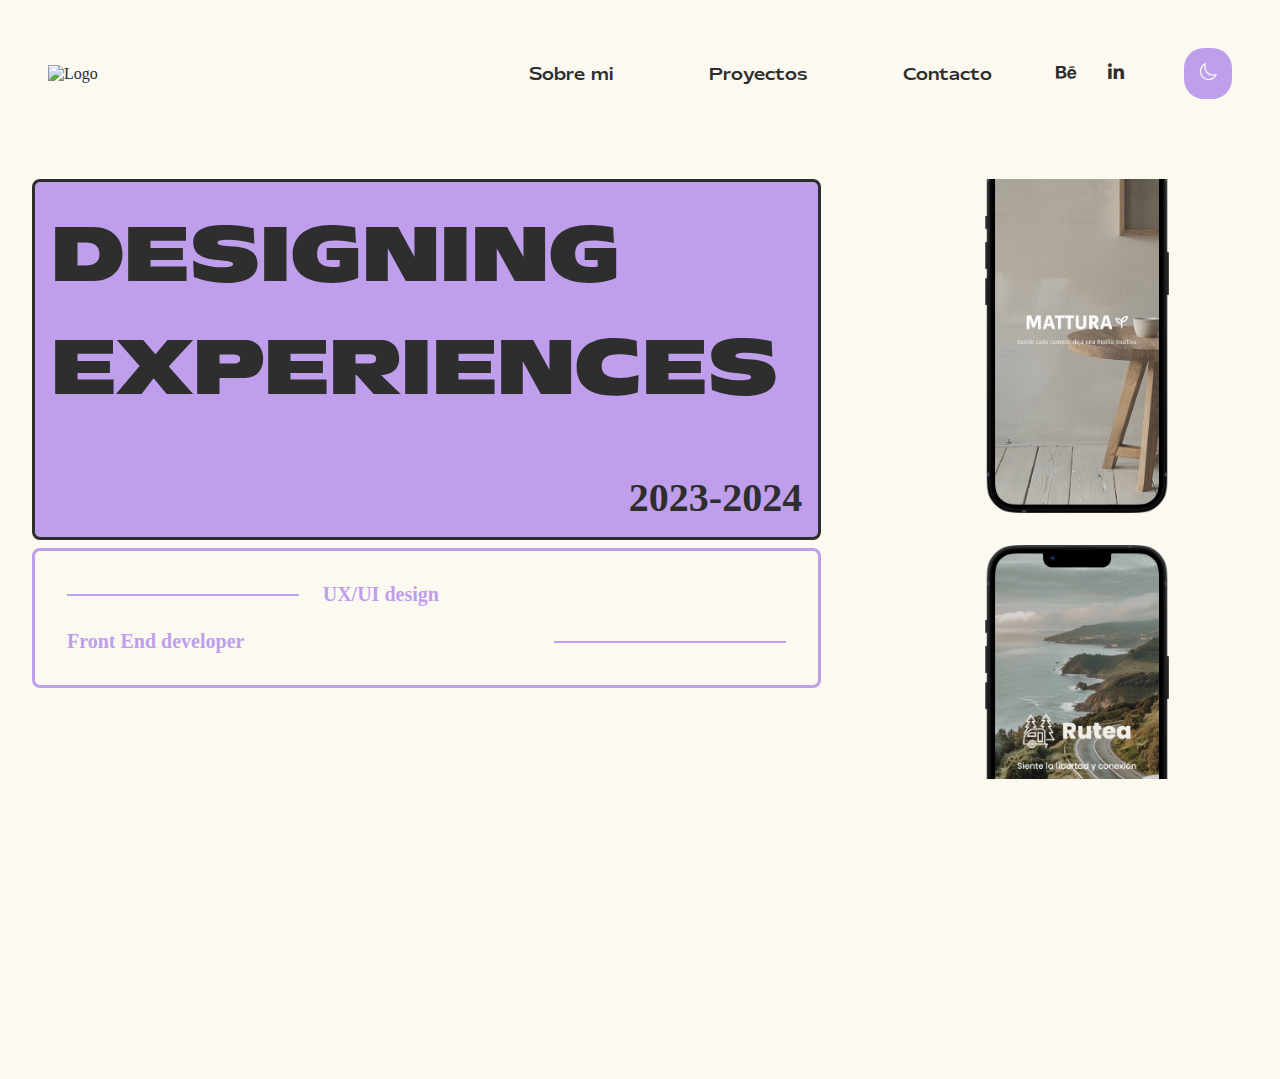
==== index.html @ b82aaef7 "html" ====
<!DOCTYPE html>
<html lang="en">

<head>
    <meta charset="UTF-8">
    <meta name="viewport" content="width=device-width, initial-scale=1.0">
    <meta name="keywords" content="portfolio, web design, ux, ui, ux/ui design">
    <meta name="author" content="Candela Fos Segarra">
    <title>Inicio</title>

    <!-- iconos de google -->
    <link rel="stylesheet"
        href="https://fonts.googleapis.com/css2?family=Material+Symbols+Outlined:opsz,wght,FILL,GRAD@20..48,100..700,0..1,-50..200" />


    <!-- font awesome -->
    <link rel="stylesheet" href="https://cdnjs.cloudflare.com/ajax/libs/font-awesome/6.7.1/css/all.min.css">


    <!-- CSS -->
    <link rel="stylesheet" href="./css/index/index.css">
    <link rel="stylesheet" href="./css/styles.css">


    <!-- JS -->
    <script src="./js/index/index.js" defer></script>
    <script src="./js/botones.js" defer></script>

</head>




<body class="Body">

    <Header class="Header">
        <a href="./index.html"><img src="#" alt="Logo" class="Logo"></a>


        <!-- Menú navegación mobile -->
        <nav class="Header-nav">
            <ul class="Header-ul">

                <li> <button class="Main-modeButton modeButton" id="modeButton">
                        <svg xmlns="http://www.w3.org/2000/svg" fill="none" viewBox="0 0 24 24" stroke-width="1.5"
                            stroke="currentColor" class="size-6">
                            <path stroke-linecap="round" stroke-linejoin="round"
                                d="M21.752 15.002A9.72 9.72 0 0 1 18 15.75c-5.385 0-9.75-4.365-9.75-9.75 0-1.33.266-2.597.748-3.752A9.753 9.753 0 0 0 3 11.25C3 16.635 7.365 21 12.75 21a9.753 9.753 0 0 0 9.002-5.998Z" />
                        </svg>

                    </button></li>
                <li> <a href="#"><button id="btnMenu"><span class=" material-symbols-outlined">
                                menu</a></li>
                </button>
            </ul>
        </nav>



        <!-- Menú navegación dekstop -->
        <nav class="Header-navDekstop">

            <ul class="Header-ulDekstop">
                <li class="Header-liDekstop"><a href="./about.html">Sobre mi</a></li>
                <li class="Header-liDekstop"><a href="./proyectos.html">Proyectos</a></li>
                <li class="Header-liDekstop"><a href="./contacto.html">Contacto</a></li>
            </ul>

            <div class="Header-icons">
                <ul class="Header-ulIcons">
                    <li class="Header-liIcons"><a href="https://www.behance.net/candelasegarra" target="_blank"><i
                                class="fa-brands fa-behance"></i></a></li>

                    <li class="Header-liIcons"><a href="https://www.linkedin.com/in/candela-fos-segarra-4b78b92b7/"
                            target="_blank"><i class="fa-brands fa-linkedin-in"></i></a></li>

                </ul>
                <div class="Main-modeButtonDiv">
                    <button class="Main-modeButton modeButton" id="modeButtonDekstop">
                        <svg xmlns="http://www.w3.org/2000/svg" fill="none" viewBox="0 0 24 24" stroke-width="1.5"
                            stroke="currentColor" class="size-6">
                            <path stroke-linecap="round" stroke-linejoin="round"
                                d="M21.752 15.002A9.72 9.72 0 0 1 18 15.75c-5.385 0-9.75-4.365-9.75-9.75 0-1.33.266-2.597.748-3.752A9.753 9.753 0 0 0 3 11.25C3 16.635 7.365 21 12.75 21a9.753 9.753 0 0 0 9.002-5.998Z" />
                        </svg>

                    </button>
                </div>

            </div>
        </nav>
        </nav>

    </Header>



    <main class="Main">


        <div class="Main-titulos">
            <div class="Main-titulo">
                <h1 class="Main-h1">DESIGNING EXPERIENCES</h1>
                <h2 class="Main-h2">2023-2024</h2>
            </div>


            <div class="Main-diseno">

                <div class="Main-disenoDiv">
                    <div class="Main-linea"></div>
                    <h2 class="Main-h2Diseno">UX/UI design</h2>
                </div>
                <div class="Main-disenoDiv">
                    <h2 class="Main-h2Diseno">Front End developer</h2>
                    <div class="Main-linea"></div>
                </div>

            </div>
        </div>

        <div class="Main-sidebar">
            <div class="Main-slider">

            </div>
        </div>

    </main>





</body>

</html>
---- css/index/index.css ----
*{
    margin: 0px;
    padding: 0px;
    box-sizing: border-box;
}

.Body{
    font-family: poppins, khula;
    display: flex;
    flex-direction: column;
    background-color: var(--primary);
   
}





.Main{

    display: flex;
    gap: 56px;
    width: 100%;
    height: 100vh;
    padding: 1rem;
   
}


.Main-titulo{
    flex-wrap: wrap;
    width: 100%;
}


.Main-h1{
    
    font-family: mattone-black;
    font-size: 32px;
    color: var(--txt);
    width: 100%;
    word-wrap: break-word;

}





.Main-h2{
    font-family: mattone-bold;
    color: var(--txt);
    text-align: end;
    width: 100%;
    word-wrap: break-word;
}


.Main-h2Diseno{
    font-family: mattone-bold;
    font-size: 20px;
    color: var(--secondary);
    width: 100%;
    word-wrap: break-word;
}



.Main-subtitulo{
    background-color: var(--secondary);
    padding: 24px;
}


.Main-titulos{
    display: flex;
    flex-direction: column;
    gap: 34px;
    width: 100%;
    height: 100vh;
 
}




.Main-titulo{
    width: 100%;
    display: flex;
    flex-direction: column;
    background-color: var(--secondary);
    border-radius: 8px;

    border: solid 3px var(--txt);
    padding: 1rem;

}


.Main-diseno{
    width: 100%;
    display: flex;
    flex-direction: column;
    gap: 4px;
    padding: 2rem;
    /* background-color: var(--txt); */
    border-radius: 8px;
    border: solid 3px var(--secondary);

}

.Main-text{
    display: flex;
    justify-content: space-between;
    align-items: center ;
    gap: 8px;
}

.Main-linea{
    height: 2px;
   
    width: 30%;
    background-color: var(--secondary);
}


.Main-button{

    padding: 1em;
    margin: 1em 2em;
    border-radius: 8px;
    border: solid 3px var(--txt);
    background-color: var(--secondary);
    font-family: mattone-regular;
    color: var(--txt);
    transition: transform 0.3s ease-in;
}


.Main-button:active{
    transform: scale(0.9);
}




.Main-slider{
    display: none;
}


.Main-contenedorMobile{
    width: 100%;
    height: 300px;
    overflow: hidden;
    position: relative;
    
}

.Main-sliderMobile{
    display: flex;
    align-items: center;
    gap: 24px;
   
}



.Main-sliderLogos{
    width: 200px;
}




/* ------------------------------------------ */
/*     Media Query versión Tablet/Dekstop     */
/* ------------------------------------------ */



@media screen and (min-width: 650px) {

.Header{}

.Main{
    display: flex;
}


   

.Main-h1{
    font-family: mattone-black;
    font-size: 72px;
  
    
    width: 100%;
    word-wrap: break-word;

   
}

.Main-titulos{
    display: flex;
    flex-direction: column;
    gap: 8px;
    width: 70%;
    height: 100vh;
}


.Main-titulo{
   
    gap: 50px;
    width: 100%;
    
   
}


.Main-h2{
    font-size: 40px;
    margin-right: 32px;
    width: 100%;
    word-wrap: break-word;
}


.Main-diseno{
   
    gap: 24px;
    padding: 2rem;
    width: 100%;
    word-wrap: break-word;
   

}


.Main-disenoDiv{
    width: 100%;
    display: flex;
    justify-content: space-between;
    align-items: center;
    gap: 24px;
}



.Main-linea{
    width: 50%;
}

.Main-contenedor{
    width: 400px;
    height: 600px;
    overflow: hidden;
    position: relative;
}

.Main-sliderMobile{
    display: none;
}

.Main-sidebar{
    width: 400px;
    height: 600px;
    overflow: hidden;
}

.Main-slider{


    display: flex;
    flex-direction: column;
    gap: 16px;
   
    align-items: center;
    width: 400px;
    height: 600px;
    
   
  

    
}



.Main-imagenes{
    width: 200px;
    height: 100%;
    object-fit: cover;
    padding: 0.5rem;
    
}

.Main-button{
    display: none;
}

/* 
@keyframes carrusel{
    0%{
        transform: translateY(0);
    }

    100%{
        transform: translateY(-1000%);
    }
} */



}
---- css/styles.css ----
* {
    box-sizing: border-box;
    padding: 0;
    margin: 0;

}

h1{
    font-family: mattone-bold;
}

.Body{

    font-family: poppins;
    display: flex;
    flex-direction: column;
    gap: 2em;
    background-color: var(--primary);
    scroll-behavior: smooth;
    color: var(--txt);
    margin: 1rem;

}



a {
    text-decoration: none;
    color: inherit;
}



/* ------------------------- */
/*    Variables              */
/* ------------------------- */

:root {


    --primary: #fcf9f1;
    --secondary: #BF9FEC;
    --terciary:#2E2E2E;

    --txt: #2E2E2E;  
    --txt-button: #F6F6F0;
   



}




/* ------------------------- */
/*         Fuentes           */
/* ------------------------- */






@font-face {
    font-family: "aniko-bold";
    src: url(../fonts/mattone-bold.otf);
}


@font-face {
    font-family: "mattone-black";
    src: url(../fonts/mattone-black.otf);
}


@font-face {
    font-family: "mattone-regular";
    src: url(../fonts/mattone-regular.otf);
}





/* ------------------------- */
/*         Header            */
/* ------------------------- */



/* Header version mobile  */


.Header{

    display: flex;
    width: 100%;
   
    align-items: center;
    justify-content: space-between;
    padding: 2em;
    /* background-color: var(--secondary); */
    color: var(--txt);
    background-color: var(--primary);
    position: sticky;
    top: 0;
    z-index: 1;
    

}



.Header-navDekstop{
    display: none;
}




.Logo{
    width: 26px;
}

.Header-ul{
    display: flex;
    gap: 24px;
    align-items: center;
}


.Header-ul li{
    
    list-style: none;
  
}
.Header-li{
    display: flex;
    justify-content: space-between;
}






/* estilos para el botón cambio de modo */

#btnMenu{
    font-size: 2.5rem;
    color: var(--secondary);
    border: none;
    background: none;
    cursor: pointer;
}



.Main-modeButton{
    cursor: pointer;
    transition: transform 0.3s ease;
}

.Main-modeButton:active{
    transform: scale(0.7);
}







.Header-menu{


    position: absolute;
    top: 100px;
    right: -500px;
    box-shadow:0 3px 3px var(--secondary );
    
    transition: right 0.8s ease;

    padding: 2rem;
    width: 300px;
    border: solid 0.5px black;
    border-radius: 20px 0px 0px 20px;
}

.Header-menu.active {
    right: 0px;
}

.Header-close{
    width: 16px;
    border: none;
    background: none;
   
}



.Footer{

    padding: 2em 4em;
    background-color: var(--secondary);
    border-radius: 20px 20px 0px 0px;
  



}

.Footer-nav{
   
}



.Footer-ul{
    display: flex;
    justify-content: space-between;
}

.Footer-ul li{
    list-style: none;
}

.Footer-ul li svg{
    width: 32px;
    color: var(--primary);
}




.Header-menuUl li{

    list-style: none;
    padding-top: 16px;
    padding-bottom:8px ;
   
    border-bottom: solid 0.5px var(--txt);
    color: var(--txt);
}

.Header-menuUl li svg{
    width: 14px;
}

/* Header version dekstop */


@media screen and (min-width: 650px) {

    .Header-nav{
        display: none;
    }


   .Header-navDekstop{
    display: flex;
    align-items: center;
    justify-content: space-between;
    gap: 2rem;
   }




    .Header-ulDekstop{
        display: flex;
        gap: 6rem;
        font-family: mattone-regular;
        color: var(--txt);
    }



    /* Estilos menú de navegación */

    .Header-ulDekstop li{
        list-style: none;
        position: relative;
        transition: transform 0.3s ease-in;
    }





    .Header-ulDekstop li:active{
        transform: scale(0.7);

    }


    .Header-ulDekstop li a{

       text-decoration: none;
       padding-bottom: 6px;
       position: relative;

    }


    /* Pseudo elemento para la linea  */
    .Header-ulDekstop li a::after {

        content: '';
        position: absolute;
        left: 0;
        bottom: 0;
        width: 0;
        height: 2px;
        background-color: var(--secondary);
        transition: width 0.6s ease-in;

    }


    .Header-ulDekstop li a:hover::after{
        width: 100%;
    }





    .Header-icons{
        display: flex;
        align-items: center;
        gap: 28px;
    }


    .Header-ulIcons{
        display: flex;
        align-items: center;
        gap: 32px;
      
        padding: 1rem 2rem;
        border-radius: 20px;
    }

    .Header-ulIcons li{
        list-style:none;
    }

    .Header-liIcons i{
        font-size: 18px;
        color: var(--txt);
        transition: color 0.3s ease, transform 0.3s ease;

    }



    .Header-liIcons i:hover{
       color: blue;
       transform: scale(1.15);

    }




    .Footer{
        display: none;
    }




};














/* ------------------------- */
/*          Modos            */
/* ------------------------- */




/*          Light mode      */
/* ------------------------- */

.u-lightMode{

    --primary: #fcf9f1;
    --secondary: #BF9FEC;
    --terciary:#2E2E2E;

    --txt: #2E2E2E;  
    --txt-button: #F6F6F0;
   


}



/*     Purple/Dark mode      */
/* ------------------------- */


.u-darkMode{

--primary: #352D31;
--secondary: #FEBAD0;
--terciary:#ebb7c7;
--txt: #F1EBDD;
--txt-button: #F1EBDD;


}



/*         Pink mode         */
/* ------------------------- */


.u-pinkMode{
    --primary: #FDA6DC;
    --secondary: #FF4821;
    --terciary:#F4B94B; 
    --txt: #FBE2CA;
    --txt-button: #FBE2CA;
}



/*       Green mode           */
/* ------------------------- */

.u-greenMode{

    --primary: #97A75B;
    --secondary: #FDA6DC;
    --terciary:#f4e72f;
    --txt: #fbee37;
    --txt-button: #F7F7F0;
}





.Main-modeButtonDiv {
    display: flex;
    justify-content: center;
}

.Main-modeButton {
    border: none;
    background-color: var(--secondary);
    padding: 14px;
    border-radius: 20px;

}

.Main-modeButton svg {
    color: var(--primary);
    width: 20px;
   

}
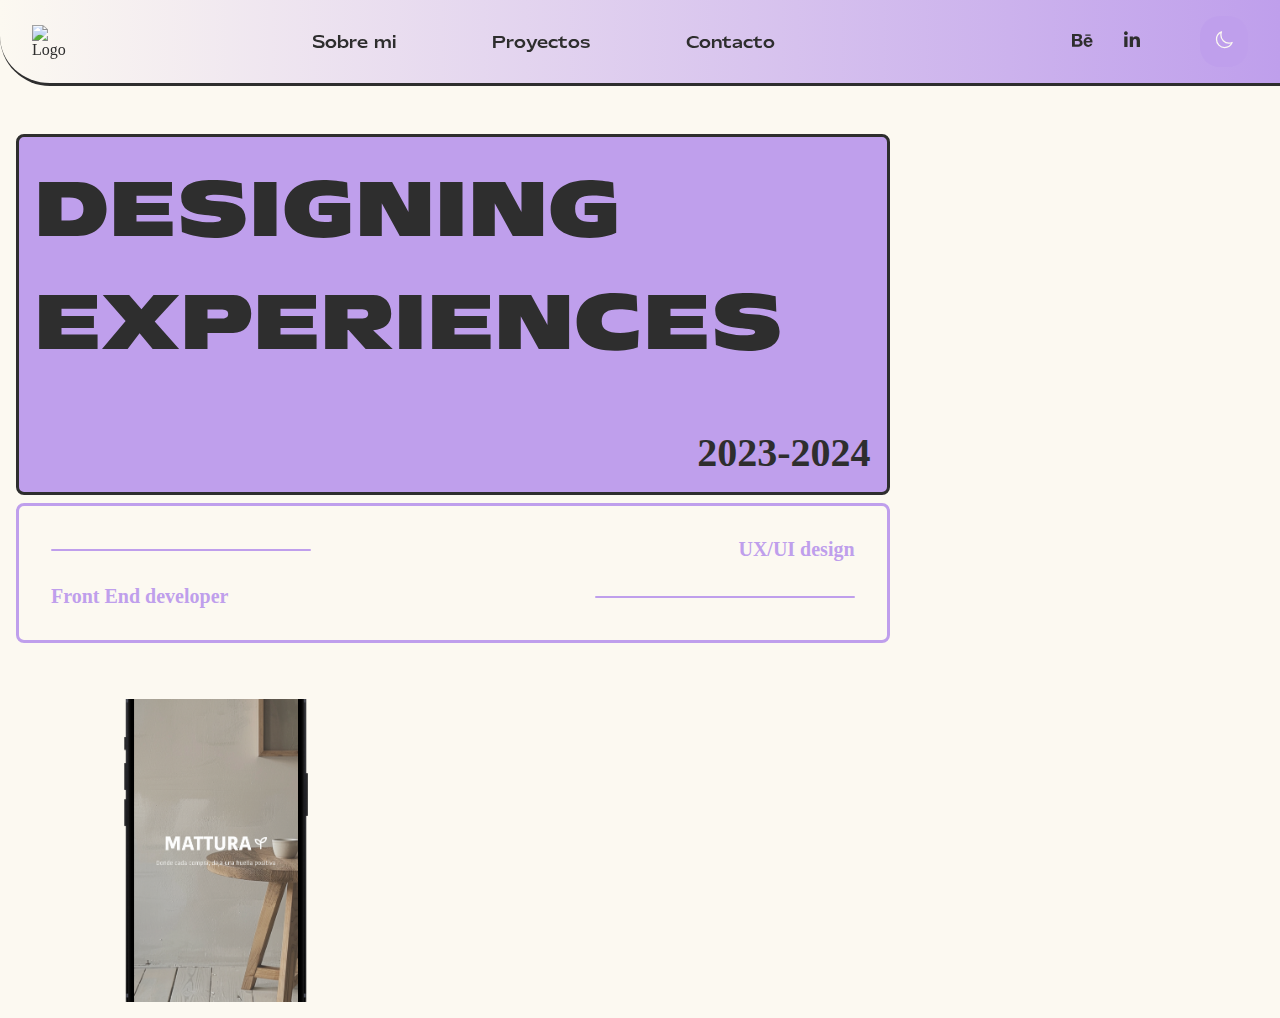
==== commit 00e7b6fb: "cambios" ====
--- a/index.html
+++ b/index.html
@@ -18,8 +18,8 @@
 
 
     <!-- CSS -->
+    <link rel="stylesheet" href="./css/styles.css">
     <link rel="stylesheet" href="./css/index/index.css">
-    <link rel="stylesheet" href="./css/styles.css">
 
 
     <!-- JS -->
@@ -32,6 +32,13 @@
 
 
 <body class="Body">
+
+
+
+
+    <!-- --------------- -->
+    <!--     Header     -->
+    <!-- --------------- -->
 
     <Header class="Header">
         <a href="./index.html"><img src="#" alt="Logo" class="Logo"></a>
@@ -108,7 +115,7 @@
 
                 <div class="Main-disenoDiv">
                     <div class="Main-linea"></div>
-                    <h2 class="Main-h2Diseno">UX/UI design</h2>
+                    <h2 class="Main-h2Diseno Main-disenoUx">UX/UI design</h2>
                 </div>
                 <div class="Main-disenoDiv">
                     <h2 class="Main-h2Diseno">Front End developer</h2>
@@ -124,8 +131,35 @@
             </div>
         </div>
 
+        
+        <!-- <div class="Main-sliderMobile">
+             Generamos imágenes con js 
+        </div>-->
+        
+     
+             
+        
     </main>
-
+    
+    <footer class="Footer">
+        <nav class="Footer-nav">
+            <ul class="Footer-ul">
+                <li class="Footer-li"><a type="navegacion" href="./index.html"><svg class="Footer-svg" xmlns="http://www.w3.org/2000/svg" fill="none" viewBox="0 0 24 24" stroke-width="1.5" stroke="var(--txt)" class="size-6">
+                    <path stroke-linecap="round" stroke-linejoin="round" d="m2.25 12 8.954-8.955c.44-.439 1.152-.439 1.591 0L21.75 12M4.5 9.75v10.125c0 .621.504 1.125 1.125 1.125H9.75v-4.875c0-.621.504-1.125 1.125-1.125h2.25c.621 0 1.125.504 1.125 1.125V21h4.125c.621 0 1.125-.504 1.125-1.125V9.75M8.25 21h8.25" />
+                  </svg></a>
+                  </li>
+                </li>
+                <li class="Footer-li"><a type="navegacion" href="./proyectos.html"><svg class="Footer-svg" width="28" height="28" viewBox="0 0 28 28" fill="none" xmlns="http://www.w3.org/2000/svg">
+                    <path d="M6.72849 22.379C9.97449 25.625 14.1935 26.5975 16.2675 26.797C16.877 26.867 17.217 26.492 17.2635 26.1055C17.3105 25.6955 17.0525 25.25 16.467 25.168C14.592 24.91 10.713 24.0665 7.90049 21.219C3.30649 16.6135 2.43949 9.6525 6.18949 5.9025C9.23649 2.8675 14.3105 3.254 18.049 5.2695L19.2675 4.086C14.7205 1.3555 8.60349 1.133 5.01749 4.7305C0.751994 9.008 1.31449 16.965 6.72849 22.379ZM23.9085 5.7735L24.8455 4.836C25.2905 4.391 25.3145 3.7345 24.8575 3.3125L24.5525 3.0315C24.1545 2.6565 23.533 2.668 23.0995 3.078L22.174 4.0275L23.9085 5.7735ZM12.5295 17.1285L23.0525 6.617L21.3065 4.883L10.795 15.383L9.82249 17.621C9.72849 17.867 9.97449 18.1135 10.2325 18.031L12.5295 17.1285ZM10.9945 18.875C14.826 22.707 20.99 24.219 24.4355 20.785C27.248 17.961 26.8845 12.945 23.873 8.633L22.678 9.828C25.068 13.367 25.537 17.34 23.2635 19.613C20.4985 22.379 15.9275 21.0665 12.787 18.1015L10.9945 18.875Z" fill="var(--txt)"/>
+                    </svg></a>
+                    </li>
+                <li class="Footer-li"><a href="./contacto.html"><svg class="Footer-svg" xmlns="http://www.w3.org/2000/svg" fill="none" viewBox="0 0 24 24" stroke-width="1.5" stroke="var(--txt)" class="size-6">
+                    <path stroke-linecap="round" stroke-linejoin="round" d="M2.25 12.76c0 1.6 1.123 2.994 2.707 3.227 1.087.16 2.185.283 3.293.369V21l4.076-4.076a1.526 1.526 0 0 1 1.037-.443 48.282 48.282 0 0 0 5.68-.494c1.584-.233 2.707-1.626 2.707-3.228V6.741c0-1.602-1.123-2.995-2.707-3.228A48.394 48.394 0 0 0 12 3c-2.392 0-4.744.175-7.043.513C3.373 3.746 2.25 5.14 2.25 6.741v6.018Z" />
+                  </svg></a>
+                </li>
+            </ul>
+        </nav>
+    </footer>
 
 
 
--- a/css/styles.css
+++ b/css/styles.css
@@ -9,7 +9,12 @@
 }
 
 h1{
-    font-family: mattone-bold;
+    font-family: mattone-black;
+    font-size: 3rem;
+    color: var(--txt);
+    word-wrap: break-word;
+    letter-spacing: 2px;
+  
 }
 
 .Body{
@@ -21,7 +26,7 @@
     background-color: var(--primary);
     scroll-behavior: smooth;
     color: var(--txt);
-    margin: 1rem;
+ 
 
 }
 
@@ -99,13 +104,14 @@
 
     display: flex;
     width: 100%;
-   
     align-items: center;
     justify-content: space-between;
-    padding: 2em;
+    padding: 1em 2em;
     /* background-color: var(--secondary); */
     color: var(--txt);
-    background-color: var(--primary);
+    background: linear-gradient(90deg, var(--primary) 0%, var(--secondary) 100%);
+    border-bottom: 3px solid var(--txt);
+    border-radius: 0 0 0 50px;
     position: sticky;
     top: 0;
     z-index: 1;
@@ -152,7 +158,7 @@
 
 #btnMenu{
     font-size: 2.5rem;
-    color: var(--secondary);
+    color: var(--txt);
     border: none;
     background: none;
     cursor: pointer;
@@ -206,22 +212,28 @@
 
 .Footer{
 
-    padding: 2em 4em;
-    background-color: var(--secondary);
-    border-radius: 20px 20px 0px 0px;
-  
-
+  width: 100%;
+padding: 1rem;
+border-radius: 20px 0px 0px 0px;
+background-color: var(--secondary);
+border-top: 3px solid var(--txt);
+position: fixed;
+bottom: 0;
 
 
 }
 
 .Footer-nav{
+    width: 100%;
+ 
+   
    
 }
 
 
 
 .Footer-ul{
+ 
     display: flex;
     justify-content: space-between;
 }
@@ -230,7 +242,7 @@
     list-style: none;
 }
 
-.Footer-ul li svg{
+.Footer-svg{
     width: 32px;
     color: var(--primary);
 }
@@ -257,6 +269,16 @@
 
 @media screen and (min-width: 650px) {
 
+
+    h1{
+        font-weight: 900;
+        font-size: 9rem;
+    }
+
+
+   
+
+
     .Header-nav{
         display: none;
     }
@@ -264,9 +286,12 @@
 
    .Header-navDekstop{
     display: flex;
+    justify-content: space-between;
     align-items: center;
-    justify-content: space-between;
+    width: 100%;
     gap: 2rem;
+   
+   
    }
 
 
@@ -274,9 +299,12 @@
 
     .Header-ulDekstop{
         display: flex;
+        justify-content: center;
+        width: 100%;
         gap: 6rem;
         font-family: mattone-regular;
         color: var(--txt);
+        
     }
 
 
--- a/css/index/index.css
+++ b/css/index/index.css
@@ -20,11 +20,22 @@
 .Main{
 
     display: flex;
+    flex-direction: column;
     gap: 56px;
     width: 100%;
     height: 100vh;
     padding: 1rem;
    
+}
+
+
+.Main-titulos{
+    display: flex;
+    flex-direction: column;
+    gap: 34px;
+    width: 100%;
+    height: 100vh;
+ 
 }
 
 
@@ -47,11 +58,10 @@
 
 
 
-
 .Main-h2{
     font-family: mattone-bold;
     color: var(--txt);
-    text-align: end;
+  text-align: end;
     width: 100%;
     word-wrap: break-word;
 }
@@ -67,23 +77,6 @@
 
 
 
-.Main-subtitulo{
-    background-color: var(--secondary);
-    padding: 24px;
-}
-
-
-.Main-titulos{
-    display: flex;
-    flex-direction: column;
-    gap: 34px;
-    width: 100%;
-    height: 100vh;
- 
-}
-
-
-
 
 .Main-titulo{
     width: 100%;
@@ -91,7 +84,6 @@
     flex-direction: column;
     background-color: var(--secondary);
     border-radius: 8px;
-
     border: solid 3px var(--txt);
     padding: 1rem;
 
@@ -110,17 +102,28 @@
 
 }
 
-.Main-text{
-    display: flex;
-    justify-content: space-between;
-    align-items: center ;
-    gap: 8px;
+
+.Main-disenoDiv{
+
+
+    width: 100%;
+    display: flex;
+    align-items: center;
+
+}
+
+
+
+.Main-disenoUx{
+
+    text-align: end;
 }
 
 .Main-linea{
     height: 2px;
-   
-    width: 30%;
+    border-radius: 8px;
+
+    width: 50%;
     background-color: var(--secondary);
 }
 
@@ -162,6 +165,7 @@
     display: flex;
     align-items: center;
     gap: 24px;
+    margin-bottom: 200px;
    
 }
 
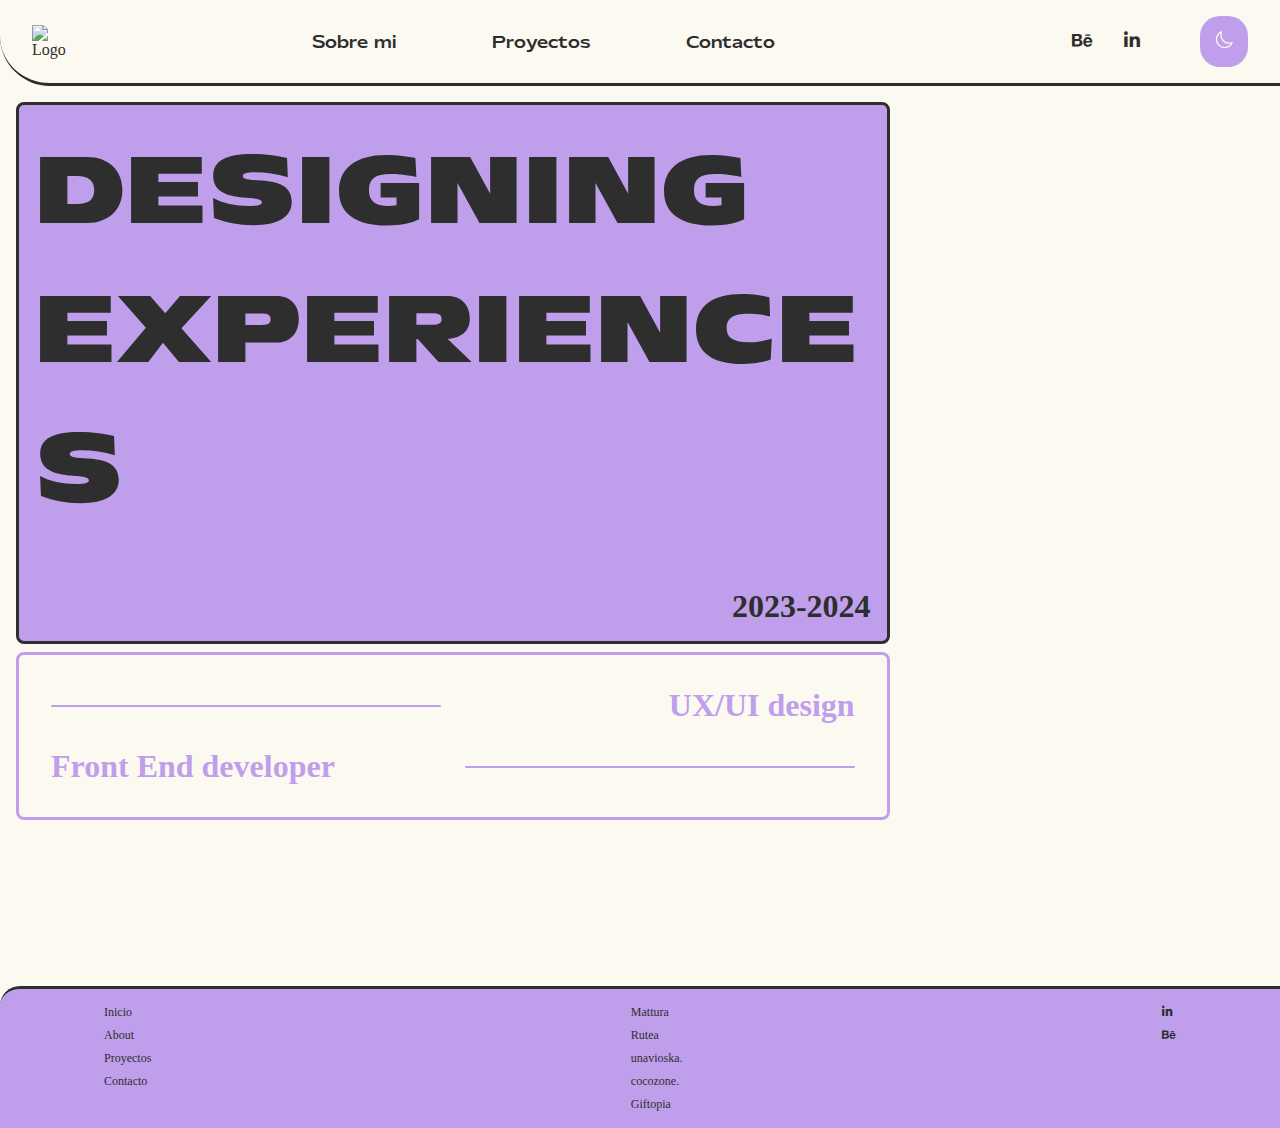
==== commit 02e95d6d: "cambios html-css- js" ====
--- a/index.html
+++ b/index.html
@@ -125,11 +125,11 @@
             </div>
         </div>
 
-        <div class="Main-sidebar">
+        <!-- <div class="Main-sidebar">
             <div class="Main-slider">
 
             </div>
-        </div>
+        </div> -->
 
         
         <!-- <div class="Main-sliderMobile">
@@ -144,26 +144,72 @@
     <footer class="Footer">
         <nav class="Footer-nav">
             <ul class="Footer-ul">
-                <li class="Footer-li"><a type="navegacion" href="./index.html"><svg class="Footer-svg" xmlns="http://www.w3.org/2000/svg" fill="none" viewBox="0 0 24 24" stroke-width="1.5" stroke="var(--txt)" class="size-6">
-                    <path stroke-linecap="round" stroke-linejoin="round" d="m2.25 12 8.954-8.955c.44-.439 1.152-.439 1.591 0L21.75 12M4.5 9.75v10.125c0 .621.504 1.125 1.125 1.125H9.75v-4.875c0-.621.504-1.125 1.125-1.125h2.25c.621 0 1.125.504 1.125 1.125V21h4.125c.621 0 1.125-.504 1.125-1.125V9.75M8.25 21h8.25" />
-                  </svg></a>
-                  </li>
-                </li>
-                <li class="Footer-li"><a type="navegacion" href="./proyectos.html"><svg class="Footer-svg" width="28" height="28" viewBox="0 0 28 28" fill="none" xmlns="http://www.w3.org/2000/svg">
-                    <path d="M6.72849 22.379C9.97449 25.625 14.1935 26.5975 16.2675 26.797C16.877 26.867 17.217 26.492 17.2635 26.1055C17.3105 25.6955 17.0525 25.25 16.467 25.168C14.592 24.91 10.713 24.0665 7.90049 21.219C3.30649 16.6135 2.43949 9.6525 6.18949 5.9025C9.23649 2.8675 14.3105 3.254 18.049 5.2695L19.2675 4.086C14.7205 1.3555 8.60349 1.133 5.01749 4.7305C0.751994 9.008 1.31449 16.965 6.72849 22.379ZM23.9085 5.7735L24.8455 4.836C25.2905 4.391 25.3145 3.7345 24.8575 3.3125L24.5525 3.0315C24.1545 2.6565 23.533 2.668 23.0995 3.078L22.174 4.0275L23.9085 5.7735ZM12.5295 17.1285L23.0525 6.617L21.3065 4.883L10.795 15.383L9.82249 17.621C9.72849 17.867 9.97449 18.1135 10.2325 18.031L12.5295 17.1285ZM10.9945 18.875C14.826 22.707 20.99 24.219 24.4355 20.785C27.248 17.961 26.8845 12.945 23.873 8.633L22.678 9.828C25.068 13.367 25.537 17.34 23.2635 19.613C20.4985 22.379 15.9275 21.0665 12.787 18.1015L10.9945 18.875Z" fill="var(--txt)"/>
-                    </svg></a>
-                    </li>
-                <li class="Footer-li"><a href="./contacto.html"><svg class="Footer-svg" xmlns="http://www.w3.org/2000/svg" fill="none" viewBox="0 0 24 24" stroke-width="1.5" stroke="var(--txt)" class="size-6">
-                    <path stroke-linecap="round" stroke-linejoin="round" d="M2.25 12.76c0 1.6 1.123 2.994 2.707 3.227 1.087.16 2.185.283 3.293.369V21l4.076-4.076a1.526 1.526 0 0 1 1.037-.443 48.282 48.282 0 0 0 5.68-.494c1.584-.233 2.707-1.626 2.707-3.228V6.741c0-1.602-1.123-2.995-2.707-3.228A48.394 48.394 0 0 0 12 3c-2.392 0-4.744.175-7.043.513C3.373 3.746 2.25 5.14 2.25 6.741v6.018Z" />
-                  </svg></a>
+                <li class="Footer-li"><a type="navegacion" href="./index.html"><svg class="Footer-svg"
+                            xmlns="http://www.w3.org/2000/svg" fill="none" viewBox="0 0 24 24" stroke-width="1.5"
+                            stroke="var(--txt)" class="size-6">
+                            <path stroke-linecap="round" stroke-linejoin="round"
+                                d="m2.25 12 8.954-8.955c.44-.439 1.152-.439 1.591 0L21.75 12M4.5 9.75v10.125c0 .621.504 1.125 1.125 1.125H9.75v-4.875c0-.621.504-1.125 1.125-1.125h2.25c.621 0 1.125.504 1.125 1.125V21h4.125c.621 0 1.125-.504 1.125-1.125V9.75M8.25 21h8.25" />
+                        </svg></a>
+                </li>
+                </li>
+                <li class="Footer-li"><a type="navegacion" href="./proyectos.html"><svg class="Footer-svg" width="28"
+                            height="28" viewBox="0 0 28 28" fill="none" xmlns="http://www.w3.org/2000/svg">
+                            <path
+                                d="M6.72849 22.379C9.97449 25.625 14.1935 26.5975 16.2675 26.797C16.877 26.867 17.217 26.492 17.2635 26.1055C17.3105 25.6955 17.0525 25.25 16.467 25.168C14.592 24.91 10.713 24.0665 7.90049 21.219C3.30649 16.6135 2.43949 9.6525 6.18949 5.9025C9.23649 2.8675 14.3105 3.254 18.049 5.2695L19.2675 4.086C14.7205 1.3555 8.60349 1.133 5.01749 4.7305C0.751994 9.008 1.31449 16.965 6.72849 22.379ZM23.9085 5.7735L24.8455 4.836C25.2905 4.391 25.3145 3.7345 24.8575 3.3125L24.5525 3.0315C24.1545 2.6565 23.533 2.668 23.0995 3.078L22.174 4.0275L23.9085 5.7735ZM12.5295 17.1285L23.0525 6.617L21.3065 4.883L10.795 15.383L9.82249 17.621C9.72849 17.867 9.97449 18.1135 10.2325 18.031L12.5295 17.1285ZM10.9945 18.875C14.826 22.707 20.99 24.219 24.4355 20.785C27.248 17.961 26.8845 12.945 23.873 8.633L22.678 9.828C25.068 13.367 25.537 17.34 23.2635 19.613C20.4985 22.379 15.9275 21.0665 12.787 18.1015L10.9945 18.875Z"
+                                fill="var(--txt)" />
+                        </svg></a>
+                </li>
+                <li class="Footer-li"><a href="./contacto.html"><svg class="Footer-svg"
+                            xmlns="http://www.w3.org/2000/svg" fill="none" viewBox="0 0 24 24" stroke-width="1.5"
+                            stroke="var(--txt)" class="size-6">
+                            <path stroke-linecap="round" stroke-linejoin="round"
+                                d="M2.25 12.76c0 1.6 1.123 2.994 2.707 3.227 1.087.16 2.185.283 3.293.369V21l4.076-4.076a1.526 1.526 0 0 1 1.037-.443 48.282 48.282 0 0 0 5.68-.494c1.584-.233 2.707-1.626 2.707-3.228V6.741c0-1.602-1.123-2.995-2.707-3.228A48.394 48.394 0 0 0 12 3c-2.392 0-4.744.175-7.043.513C3.373 3.746 2.25 5.14 2.25 6.741v6.018Z" />
+                        </svg></a>
                 </li>
             </ul>
         </nav>
+
+        <nav class="Footer-navDekstop">
+            <div class="Footer-secciones">
+                <ul class="Footer-ulDekstop">
+                    <li class="Footer-liDekstop">Inicio</li>
+                    <li class="Footer-liDekstop">About</li>
+                    <li class="Footer-liDekstop">Proyectos</li>
+                    <li class="Footer-liDekstop">Contacto</li>
+                </ul>
+            </div>
+
+
+            <div class="Footer-proyectos">
+                <ul class="Footer-ulDekstop">
+
+                    <li class="Footer-liProyectos"><a href="./"></a>Mattura</li>
+                    <li class="Footer-liProyectos"><a href=""></a>Rutea</li>
+                    <li class="Footer-liProyectos"><a href=""></a>unavioska.</li>
+                    <li class="Footer-liProyectos"><a href=""></a>cocozone.</li>
+                    <li class="Footer-liProyectos"><a href=""></a>Giftopia</li>
+
+                </ul>
+            </div>
+
+            <div class="Footer-rrss">
+                <ul class="Footer-ulDekstop">
+
+                    <li class="Footer-liProyectos"><a href="./"></a><i class="fa-brands fa-linkedin-in"></i></li>
+                    <li class="Footer-liProyectos"><a href=""></a><i
+                        class="fa-brands fa-behance"></i></li>
+                   
+
+                </ul>
+            </div>
+
+        </nav>
     </footer>
 
 
 
 
+
 </body>
 
 </html>--- a/css/styles.css
+++ b/css/styles.css
@@ -10,7 +10,7 @@
 
 h1{
     font-family: mattone-black;
-    font-size: 3rem;
+    font-size: 4rem;
     color: var(--txt);
     word-wrap: break-word;
     letter-spacing: 2px;
@@ -22,7 +22,7 @@
     font-family: poppins;
     display: flex;
     flex-direction: column;
-    gap: 2em;
+   
     background-color: var(--primary);
     scroll-behavior: smooth;
     color: var(--txt);
@@ -51,12 +51,82 @@
     --terciary:#2E2E2E;
 
     --txt: #2E2E2E;  
-    --txt-button: #F6F6F0;
-   
-
-
-
-}
+    
+
+
+}
+
+
+/* ------------------------- */
+/*          Modos            */
+/* ------------------------- */
+
+
+
+
+/*          Light mode      */
+/* ------------------------- */
+
+.u-lightMode{
+
+    --primary: #fcf9f1;
+    --secondary: #BF9FEC;
+    --terciary:#2E2E2E;
+
+    --txt: #2E2E2E;  
+   
+   
+
+
+}
+
+
+
+/*     Purple/Dark mode      */
+/* ------------------------- */
+
+
+.u-darkMode{
+
+--primary: #352D31;
+--secondary: #FEBAD0;
+--terciary:#ebb7c7;
+--txt: #F1EBDD;
+
+
+
+}
+
+
+
+/*         Pink mode         */
+/* ------------------------- */
+
+
+.u-pinkMode{
+    --primary: #3C8669;
+    --secondary: #FFAECF;
+    --terciary:#1b1b1b; 
+    --txt: #F7EFE2;
+    
+}
+
+
+
+/*       Green mode           */
+/* ------------------------- */
+
+.u-greenMode{
+
+    --primary: #97A75B;
+    --secondary: #FDA6DC;
+    --terciary:#f4e72f;
+    --txt: #fbee37;
+ 
+}
+
+
+
 
 
 
@@ -109,7 +179,7 @@
     padding: 1em 2em;
     /* background-color: var(--secondary); */
     color: var(--txt);
-    background: linear-gradient(90deg, var(--primary) 0%, var(--secondary) 100%);
+    background: var(--primary);
     border-bottom: 3px solid var(--txt);
     border-radius: 0 0 0 50px;
     position: sticky;
@@ -148,6 +218,8 @@
     display: flex;
     justify-content: space-between;
 }
+
+
 
 
 
@@ -179,22 +251,24 @@
 
 
 
-
-
+/* Menú desplegable versión mobile */
 .Header-menu{
 
 
-    position: absolute;
+    position: absolute; 
     top: 100px;
-    right: -500px;
-    box-shadow:0 3px 3px var(--secondary );
+    right: -500px; 
+    box-shadow:0 1px 1px var(--secondary );
+    background-color: var(--primary);
+
     
     transition: right 0.8s ease;
 
     padding: 2rem;
     width: 300px;
     border: solid 0.5px black;
-    border-radius: 20px 0px 0px 20px;
+    border-radius: 4px 0px 0px 4px;
+    z-index: 1;
 }
 
 .Header-menu.active {
@@ -210,10 +284,53 @@
 
 
 
+.Header-ulMenu li{
+
+    list-style: none;
+    padding-top: 16px;
+    padding-bottom:8px ;
+   
+    border-bottom: solid 0.5px var(--txt);
+    color: var(--txt);
+}
+
+.Header-ulMenu li svg{
+    width: 14px;
+}
+
+
+
+
+
+
+
+
+
+
+
+.Main{
+    display: flex;
+    flex-direction: column;
+    width: 100%;
+    height: 100vh;
+ 
+    
+}
+
+
+
+
+
+
+
+
+
+
+
 .Footer{
 
   width: 100%;
-padding: 1rem;
+padding: 1rem 2.5rem;
 border-radius: 20px 0px 0px 0px;
 background-color: var(--secondary);
 border-top: 3px solid var(--txt);
@@ -223,6 +340,10 @@
 
 }
 
+.Footer-navDekstop{
+    display: none;
+}
+
 .Footer-nav{
     width: 100%;
  
@@ -250,19 +371,29 @@
 
 
 
-.Header-menuUl li{
-
-    list-style: none;
-    padding-top: 16px;
-    padding-bottom:8px ;
-   
-    border-bottom: solid 0.5px var(--txt);
-    color: var(--txt);
-}
-
-.Header-menuUl li svg{
-    width: 14px;
-}
+
+.Main-modeButtonDiv {
+    display: flex;
+    justify-content: center;
+}
+
+.Main-modeButton {
+    border: none;
+    background-color: var(--secondary);
+    padding: 14px;
+    border-radius: 20px;
+
+}
+
+.Main-modeButton svg {
+    color: var(--primary);
+    width: 20px;
+   
+
+}
+
+
+
 
 /* Header version dekstop */
 
@@ -272,14 +403,14 @@
 
     h1{
         font-weight: 900;
-        font-size: 9rem;
-    }
-
-
-   
-
-
-    .Header-nav{
+        font-size: 8rem;
+    }
+
+
+   
+
+
+    .Header-nav, .Header-menu{
         display: none;
     }
 
@@ -309,7 +440,7 @@
 
 
 
-    /* Estilos menú de navegación */
+
 
     .Header-ulDekstop li{
         list-style: none;
@@ -396,12 +527,50 @@
 
 
 
+.Main{
+    padding: 1em;
+}
+
+
+
+
+
+
+
+
 
     .Footer{
+        position: static;
+    }
+
+
+    
+    .Footer-nav{
         display: none;
     }
 
 
+   
+
+    .Footer-navDekstop{
+        display: flex;
+        justify-content: space-between;
+        padding: 0 4rem;
+    }
+
+    .Footer-ulDekstop{
+        display: flex;
+        flex-direction: column;
+        gap: 0.5rem;
+    }
+
+
+
+    .Footer-ulDekstop li{
+        font-size: 12px;
+        list-style: none;
+        cursor: pointer;
+    }
 
 
 };
@@ -419,100 +588,7 @@
 
 
 
-/* ------------------------- */
-/*          Modos            */
-/* ------------------------- */
-
-
-
-
-/*          Light mode      */
-/* ------------------------- */
-
-.u-lightMode{
-
-    --primary: #fcf9f1;
-    --secondary: #BF9FEC;
-    --terciary:#2E2E2E;
-
-    --txt: #2E2E2E;  
-    --txt-button: #F6F6F0;
-   
-
-
-}
-
-
-
-/*     Purple/Dark mode      */
-/* ------------------------- */
-
-
-.u-darkMode{
-
---primary: #352D31;
---secondary: #FEBAD0;
---terciary:#ebb7c7;
---txt: #F1EBDD;
---txt-button: #F1EBDD;
-
-
-}
-
-
-
-/*         Pink mode         */
-/* ------------------------- */
-
-
-.u-pinkMode{
-    --primary: #FDA6DC;
-    --secondary: #FF4821;
-    --terciary:#F4B94B; 
-    --txt: #FBE2CA;
-    --txt-button: #FBE2CA;
-}
-
-
-
-/*       Green mode           */
-/* ------------------------- */
-
-.u-greenMode{
-
-    --primary: #97A75B;
-    --secondary: #FDA6DC;
-    --terciary:#f4e72f;
-    --txt: #fbee37;
-    --txt-button: #F7F7F0;
-}
-
-
-
-
-
-.Main-modeButtonDiv {
-    display: flex;
-    justify-content: center;
-}
-
-.Main-modeButton {
-    border: none;
-    background-color: var(--secondary);
-    padding: 14px;
-    border-radius: 20px;
-
-}
-
-.Main-modeButton svg {
-    color: var(--primary);
-    width: 20px;
-   
-
-}
-
-
-
-
-
-
+
+
+
+
--- a/css/index/index.css
+++ b/css/index/index.css
@@ -17,16 +17,6 @@
 
 
 
-.Main{
-
-    display: flex;
-    flex-direction: column;
-    gap: 56px;
-    width: 100%;
-    height: 100vh;
-    padding: 1rem;
-   
-}
 
 
 .Main-titulos{
@@ -47,10 +37,7 @@
 
 .Main-h1{
     
-    font-family: mattone-black;
-    font-size: 32px;
-    color: var(--txt);
-    width: 100%;
+   
     word-wrap: break-word;
 
 }
@@ -179,10 +166,43 @@
 
 
 /* ------------------------------------------ */
-/*     Media Query versión Tablet/Dekstop     */
+/*     Media Query versión Tablet    */
 /* ------------------------------------------ */
 
-
+@media screen and (max-width: 649px){
+
+
+
+
+.Main-h1{
+  
+  
+    font-size: 3rem;
+    width: 100%;
+    word-wrap: break-word;
+
+   
+}
+
+
+
+    .Main-linea{
+        width: 70%;
+    }
+    
+
+
+}
+
+
+
+
+
+
+
+/* ------------------------------------------ */
+/*     Media Query versión Dekstop            */
+/* ------------------------------------------ */
 
 @media screen and (min-width: 650px) {
 
@@ -196,10 +216,9 @@
    
 
 .Main-h1{
-    font-family: mattone-black;
-    font-size: 72px;
-  
-    
+  
+  
+    font-size: 5.5rem;
     width: 100%;
     word-wrap: break-word;
 
@@ -225,11 +244,21 @@
 
 
 .Main-h2{
-    font-size: 40px;
+    font-size:2rem;
     margin-right: 32px;
     width: 100%;
     word-wrap: break-word;
 }
+
+
+.Main-h2Diseno{
+    font-size: 2rem;
+}
+
+
+
+
+
 
 
 .Main-diseno{
@@ -254,7 +283,7 @@
 
 
 .Main-linea{
-    width: 50%;
+    width: 100%;
 }
 
 .Main-contenedor{
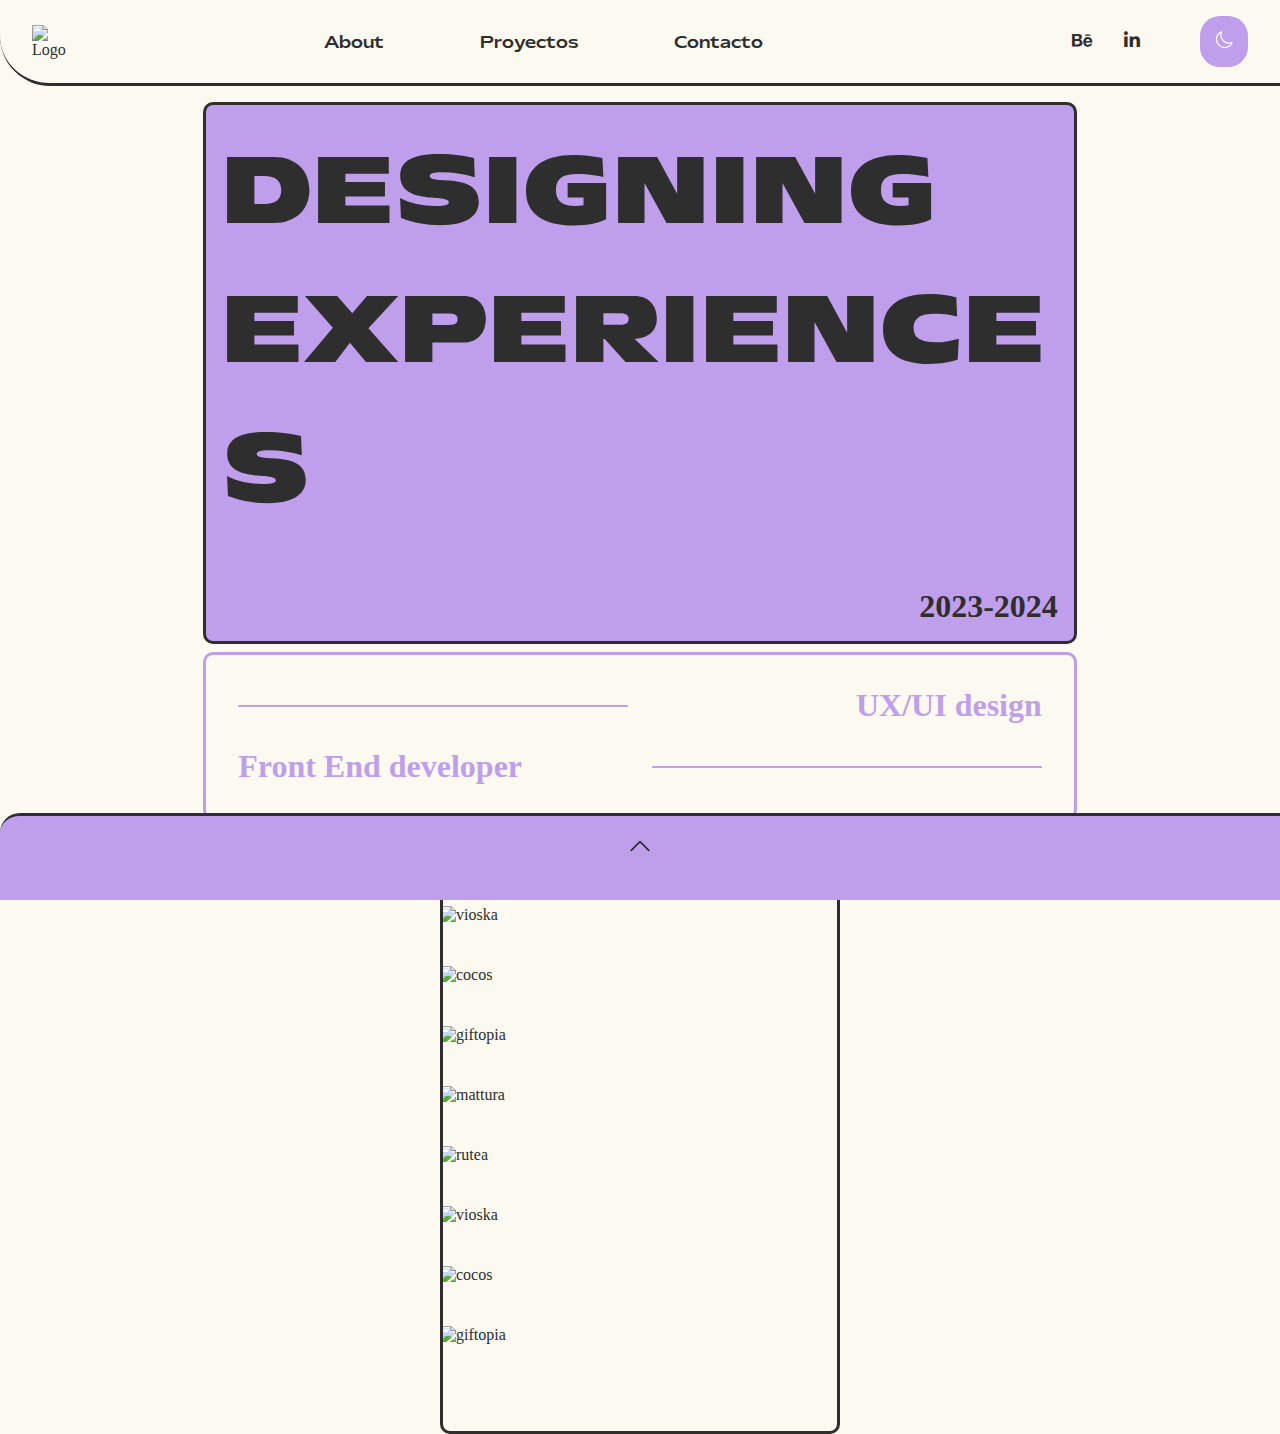
==== commit 7a3c5de7: "lo he conseguido" ====
--- a/index.html
+++ b/index.html
@@ -60,15 +60,31 @@
                                 menu</a></li>
                 </button>
             </ul>
+
+
+            <!-- Menú desplegable mobile -->
+
+            <div class="Header-menu">
+                <ul class="Header-ulMenu">
+                    <li class="Header-liMenu"><a href="https://www.behance.net/candelasegarra" target="_blank"><i
+                                class="fa-brands fa-behance"></i></a></li>
+                    <li class="Header-liMenu"><a href="https://www.linkedin.com/in/candela-fos-segarra-4b78b92b7/"
+                            target="_blank"><i class="fa-brands fa-linkedin-in"></i></a></li>
+                    </li>
+                    <li class="Header-liMenu"><a href="./about.html">About</a></li>
+                </ul>
+
+            </div>
+
+
         </nav>
-
 
 
         <!-- Menú navegación dekstop -->
         <nav class="Header-navDekstop">
 
             <ul class="Header-ulDekstop">
-                <li class="Header-liDekstop"><a href="./about.html">Sobre mi</a></li>
+                <li class="Header-liDekstop"><a href="./about.html">About</a></li>
                 <li class="Header-liDekstop"><a href="./proyectos.html">Proyectos</a></li>
                 <li class="Header-liDekstop"><a href="./contacto.html">Contacto</a></li>
             </ul>
@@ -95,52 +111,60 @@
 
             </div>
         </nav>
-        </nav>
+
+
 
     </Header>
 
 
 
+
     <main class="Main">
 
-
-        <div class="Main-titulos">
-            <div class="Main-titulo">
-                <h1 class="Main-h1">DESIGNING EXPERIENCES</h1>
-                <h2 class="Main-h2">2023-2024</h2>
-            </div>
-
-
-            <div class="Main-diseno">
-
-                <div class="Main-disenoDiv">
-                    <div class="Main-linea"></div>
-                    <h2 class="Main-h2Diseno Main-disenoUx">UX/UI design</h2>
-                </div>
-                <div class="Main-disenoDiv">
-                    <h2 class="Main-h2Diseno">Front End developer</h2>
-                    <div class="Main-linea"></div>
-                </div>
-
+        <div class="Main-contenido">
+
+
+            <div class="Main-titulos">
+
+                <div class="Main-titulo">
+                    <h1 class="Main-h1">DESIGNING EXPERIENCES</h1>
+                    <h2 class="Main-h2">2023-2024</h2>
+                </div>
+
+
+                <div class="Main-diseno">
+
+                    <div class="Main-disenoDiv">
+                        <div class="Main-linea"></div>
+                        <h2 class="Main-h2Diseno Main-disenoUx">UX/UI design</h2>
+                    </div>
+                    <div class="Main-disenoDiv">
+                        <h2 class="Main-h2Diseno">Front End developer</h2>
+                        <div class="Main-linea"></div>
+                    </div>
+
+                </div>
+            </div>
+
+
+
+
+            <div class="Main-sidebar">
+                <div class="Main-slider">
+
+                </div>
             </div>
         </div>
 
-        <!-- <div class="Main-sidebar">
-            <div class="Main-slider">
-
-            </div>
-        </div> -->
-
-        
         <!-- <div class="Main-sliderMobile">
              Generamos imágenes con js 
         </div>-->
-        
-     
-             
-        
+
+
+
+
     </main>
-    
+
     <footer class="Footer">
         <nav class="Footer-nav">
             <ul class="Footer-ul">
@@ -169,41 +193,52 @@
             </ul>
         </nav>
 
-        <nav class="Footer-navDekstop">
-            <div class="Footer-secciones">
-                <ul class="Footer-ulDekstop">
-                    <li class="Footer-liDekstop">Inicio</li>
-                    <li class="Footer-liDekstop">About</li>
-                    <li class="Footer-liDekstop">Proyectos</li>
-                    <li class="Footer-liDekstop">Contacto</li>
-                </ul>
-            </div>
-
-
-            <div class="Footer-proyectos">
-                <ul class="Footer-ulDekstop">
-
-                    <li class="Footer-liProyectos"><a href="./"></a>Mattura</li>
-                    <li class="Footer-liProyectos"><a href=""></a>Rutea</li>
-                    <li class="Footer-liProyectos"><a href=""></a>unavioska.</li>
-                    <li class="Footer-liProyectos"><a href=""></a>cocozone.</li>
-                    <li class="Footer-liProyectos"><a href=""></a>Giftopia</li>
-
-                </ul>
-            </div>
-
-            <div class="Footer-rrss">
-                <ul class="Footer-ulDekstop">
-
-                    <li class="Footer-liProyectos"><a href="./"></a><i class="fa-brands fa-linkedin-in"></i></li>
-                    <li class="Footer-liProyectos"><a href=""></a><i
-                        class="fa-brands fa-behance"></i></li>
-                   
-
-                </ul>
-            </div>
-
-        </nav>
+
+        <div class="Footer-boton" id="Footer-btn">
+            <svg class="Footer-desplegar" xmlns="http://www.w3.org/2000/svg" fill="none" viewBox="0 0 24 24"
+                stroke-width="1.5" stroke="var(--txt)" class="size-6">
+                <path stroke-linecap="round" stroke-linejoin="round" d="m4.5 15.75 7.5-7.5 7.5 7.5" />
+            </svg>
+
+        </div>
+
+        <div class="Footer-contenido">
+
+
+            <nav class="Footer-navDekstop">
+                <div class="Footer-secciones">
+                    <ul class="Footer-ulDekstop">
+                        <li class="Footer-liDekstop">Inicio</li>
+                        <li class="Footer-liDekstop">About</li>
+                        <li class="Footer-liDekstop">Proyectos</li>
+                        <li class="Footer-liDekstop">Contacto</li>
+                    </ul>
+                </div>
+
+                <div class="Footer-proyectos">
+                    <ul class="Footer-ulDekstop">
+
+                        <li class="Footer-liProyectos"><a href="./"></a>Mattura</li>
+                        <li class="Footer-liProyectos"><a href=""></a>Rutea</li>
+                        <li class="Footer-liProyectos"><a href=""></a>unavioska.</li>
+                        <li class="Footer-liProyectos"><a href=""></a>cocozone.</li>
+                        <li class="Footer-liProyectos"><a href=""></a>Giftopia</li>
+
+                    </ul>
+                </div>
+
+                <div class="Footer-rrss">
+                    <ul class="Footer-ulDekstop">
+
+                        <li class="Footer-liProyectos"><a href="./"></a><i class="fa-brands fa-linkedin-in"></i></li>
+                        <li class="Footer-liProyectos"><a href=""></a><i class="fa-brands fa-behance"></i></li>
+
+
+                    </ul>
+                </div>
+
+            </nav>
+        </div>
     </footer>
 
 
--- a/css/styles.css
+++ b/css/styles.css
@@ -1,6 +1,3 @@
-
-
-
 * {
     box-sizing: border-box;
     padding: 0;
@@ -8,25 +5,25 @@
 
 }
 
-h1{
+h1 {
     font-family: mattone-black;
     font-size: 4rem;
     color: var(--txt);
     word-wrap: break-word;
     letter-spacing: 2px;
-  
-}
-
-.Body{
+
+}
+
+.Body {
 
     font-family: poppins;
     display: flex;
     flex-direction: column;
-   
+
     background-color: var(--primary);
     scroll-behavior: smooth;
     color: var(--txt);
- 
+
 
 }
 
@@ -48,10 +45,10 @@
 
     --primary: #fcf9f1;
     --secondary: #BF9FEC;
-    --terciary:#2E2E2E;
-
-    --txt: #2E2E2E;  
-    
+    --terciary: #2E2E2E;
+
+    --txt: #2E2E2E;
+
 
 
 }
@@ -67,15 +64,15 @@
 /*          Light mode      */
 /* ------------------------- */
 
-.u-lightMode{
+.u-lightMode {
 
     --primary: #fcf9f1;
     --secondary: #BF9FEC;
-    --terciary:#2E2E2E;
-
-    --txt: #2E2E2E;  
-   
-   
+    --terciary: #2E2E2E;
+
+    --txt: #2E2E2E;
+
+
 
 
 }
@@ -86,12 +83,12 @@
 /* ------------------------- */
 
 
-.u-darkMode{
-
---primary: #352D31;
---secondary: #FEBAD0;
---terciary:#ebb7c7;
---txt: #F1EBDD;
+.u-darkMode {
+
+    --primary: #352D31;
+    --secondary: #FEBAD0;
+    --terciary: #ebb7c7;
+    --txt: #F1EBDD;
 
 
 
@@ -103,12 +100,12 @@
 /* ------------------------- */
 
 
-.u-pinkMode{
+.u-pinkMode {
     --primary: #3C8669;
     --secondary: #FFAECF;
-    --terciary:#1b1b1b; 
+    --terciary: #1b1b1b;
     --txt: #F7EFE2;
-    
+
 }
 
 
@@ -116,13 +113,13 @@
 /*       Green mode           */
 /* ------------------------- */
 
-.u-greenMode{
+.u-greenMode {
 
     --primary: #97A75B;
     --secondary: #FDA6DC;
-    --terciary:#f4e72f;
+    --terciary: #f4e72f;
     --txt: #fbee37;
- 
+
 }
 
 
@@ -170,7 +167,7 @@
 /* Header version mobile  */
 
 
-.Header{
+.Header {
 
     display: flex;
     width: 100%;
@@ -185,36 +182,37 @@
     position: sticky;
     top: 0;
     z-index: 1;
-    
-
-}
-
-
-
-.Header-navDekstop{
+
+
+}
+
+
+
+.Header-navDekstop {
     display: none;
 }
 
 
 
 
-.Logo{
+.Logo {
     width: 26px;
 }
 
-.Header-ul{
+.Header-ul {
     display: flex;
     gap: 24px;
     align-items: center;
 }
 
 
-.Header-ul li{
-    
+.Header-ul li {
+
     list-style: none;
-  
-}
-.Header-li{
+
+}
+
+.Header-li {
     display: flex;
     justify-content: space-between;
 }
@@ -228,40 +226,50 @@
 
 /* estilos para el botón cambio de modo */
 
-#btnMenu{
+
+
+
+.Main-modeButton {
+    cursor: pointer;
+    transition: transform 0.3s ease;
+}
+
+.Main-modeButton:active {
+    transform: scale(0.7);
+}
+
+
+
+
+
+#btnMenu {
     font-size: 2.5rem;
     color: var(--txt);
     border: none;
     background: none;
-    cursor: pointer;
-}
-
-
-
-.Main-modeButton{
+
     cursor: pointer;
     transition: transform 0.3s ease;
 }
 
-.Main-modeButton:active{
+#btnMenu:active {
     transform: scale(0.7);
 }
 
 
 
 
-
 /* Menú desplegable versión mobile */
-.Header-menu{
-
-
-    position: absolute; 
+.Header-menu {
+
+
+    position: absolute;
     top: 100px;
-    right: -500px; 
-    box-shadow:0 1px 1px var(--secondary );
+    right: -500px;
+    box-shadow: 0 1px 1px var(--secondary);
     background-color: var(--primary);
 
-    
+
     transition: right 0.8s ease;
 
     padding: 2rem;
@@ -275,26 +283,26 @@
     right: 0px;
 }
 
-.Header-close{
+.Header-close {
     width: 16px;
     border: none;
     background: none;
-   
-}
-
-
-
-.Header-ulMenu li{
+
+}
+
+
+
+.Header-ulMenu li {
 
     list-style: none;
     padding-top: 16px;
-    padding-bottom:8px ;
-   
+    padding-bottom: 8px;
+
     border-bottom: solid 0.5px var(--txt);
     color: var(--txt);
 }
 
-.Header-ulMenu li svg{
+.Header-ulMenu li svg {
     width: 14px;
 }
 
@@ -308,62 +316,60 @@
 
 
 
-.Main{
+.Main {
     display: flex;
     flex-direction: column;
     width: 100%;
     height: 100vh;
- 
-    
-}
-
-
-
-
-
-
-
-
-
-
-
-.Footer{
-
-  width: 100%;
-padding: 1rem 2.5rem;
-border-radius: 20px 0px 0px 0px;
-background-color: var(--secondary);
-border-top: 3px solid var(--txt);
-position: fixed;
-bottom: 0;
-
-
-}
-
-.Footer-navDekstop{
+
+
+}
+
+
+
+
+
+
+
+.Footer {
+
+    width: 100%;
+    padding: 1rem 2.5rem;
+    border-radius: 20px 0px 0px 0px;
+    background-color: var(--secondary);
+    border-top: 3px solid var(--txt);
+    position: fixed;
+    bottom: 0;
+
+
+}
+
+.Footer-navDekstop, .Footer-boton {
     display: none;
 }
 
-.Footer-nav{
+
+
+.Footer-nav {
     width: 100%;
- 
-   
-   
-}
-
-
-
-.Footer-ul{
- 
+
+
+
+}
+
+
+
+.Footer-ul {
+
     display: flex;
     justify-content: space-between;
 }
 
-.Footer-ul li{
+.Footer-ul li {
     list-style: none;
 }
 
-.Footer-svg{
+.Footer-svg {
     width: 32px;
     color: var(--primary);
 }
@@ -388,61 +394,96 @@
 .Main-modeButton svg {
     color: var(--primary);
     width: 20px;
-   
-
-}
-
-
-
-
-/* Header version dekstop */
-
-
-@media screen and (min-width: 650px) {
-
-
-    h1{
+    transition: transform 0.3s ease;
+
+}
+
+
+.Main-modeButton svg:active {
+
+    transform: scale(0.7);
+}
+
+/* ---------------------------- */
+/* Layout versión tablet */
+/* ---------------------------- */
+
+
+@media screen and (min-width:768px) and (max-width: 1023px) {
+
+    h1 {
+        font-weight: 900;
+        font-size: 5rem;
+    }
+
+
+
+
+
+    .Footer-ulDekstop li {
+        font-size: px;
+        list-style: none;
+        cursor: pointer;
+    }
+
+
+}
+
+
+
+
+
+
+/* ---------------------------- */
+/* Layout versión dekstop */
+/* ---------------------------- */
+
+@media screen and (min-width:1024px) {
+
+
+    h1 {
         font-weight: 900;
         font-size: 8rem;
     }
 
 
-   
-
-
-    .Header-nav, .Header-menu{
+
+
+
+    .Header-nav,
+    .Header-menu {
         display: none;
     }
 
 
-   .Header-navDekstop{
-    display: flex;
-    justify-content: space-between;
-    align-items: center;
-    width: 100%;
-    gap: 2rem;
-   
-   
-   }
-
-
-
-
-    .Header-ulDekstop{
+    .Header-navDekstop {
+        display: flex;
+        justify-content: space-between;
+        align-items: center;
+        width: 100%;
+        gap: 2rem;
+
+
+    }
+
+
+
+
+    .Header-ulDekstop {
         display: flex;
         justify-content: center;
         width: 100%;
         gap: 6rem;
         font-family: mattone-regular;
         color: var(--txt);
-        
-    }
-
-
-
-
-
-    .Header-ulDekstop li{
+
+    }
+
+
+
+
+
+    .Header-ulDekstop li {
         list-style: none;
         position: relative;
         transition: transform 0.3s ease-in;
@@ -452,22 +493,22 @@
 
 
 
-    .Header-ulDekstop li:active{
+    .Header-ulDekstop li:active {
         transform: scale(0.7);
 
     }
 
 
-    .Header-ulDekstop li a{
-
-       text-decoration: none;
-       padding-bottom: 6px;
-       position: relative;
-
-    }
-
-
-    /* Pseudo elemento para la linea  */
+    .Header-ulDekstop li a {
+
+        text-decoration: none;
+        padding-bottom: 6px;
+        position: relative;
+
+    }
+
+
+    /* Pseudo elemento para la linea. Animación mencionada en la memoria  */
     .Header-ulDekstop li a::after {
 
         content: '';
@@ -482,7 +523,7 @@
     }
 
 
-    .Header-ulDekstop li a:hover::after{
+    .Header-ulDekstop li a:hover::after {
         width: 100%;
     }
 
@@ -490,27 +531,27 @@
 
 
 
-    .Header-icons{
+    .Header-icons {
         display: flex;
         align-items: center;
         gap: 28px;
     }
 
 
-    .Header-ulIcons{
+    .Header-ulIcons {
         display: flex;
         align-items: center;
         gap: 32px;
-      
+
         padding: 1rem 2rem;
         border-radius: 20px;
     }
 
-    .Header-ulIcons li{
-        list-style:none;
-    }
-
-    .Header-liIcons i{
+    .Header-ulIcons li {
+        list-style: none;
+    }
+
+    .Header-liIcons i {
         font-size: 18px;
         color: var(--txt);
         transition: color 0.3s ease, transform 0.3s ease;
@@ -519,46 +560,90 @@
 
 
 
-    .Header-liIcons i:hover{
-       color: blue;
-       transform: scale(1.15);
-
-    }
-
-
-
-.Main{
-    padding: 1em;
-}
-
-
-
-
-
-
-
-
-
-    .Footer{
-        position: static;
-    }
-
-
-    
-    .Footer-nav{
+    .Header-liIcons i:hover {
+        color: rgb(95, 95, 215);
+        transform: scale(1.15);
+
+    }
+
+
+
+    .Main {
+        padding: 1em;
+    }
+
+
+
+
+
+
+
+    .Footer {
+        display: flex;
+        flex-direction: column;
+        gap: 1.5rem;
+    }
+
+
+
+
+    .Footer-nav {
         display: none;
     }
 
 
-   
-
-    .Footer-navDekstop{
+
+
+/* Acordeon Footer */
+
+
+
+    .Footer-boton {
+        width: 100%;
+        display: flex;
+        justify-content: center;
+    }
+
+
+
+    .Footer-desplegar {
+        width: 28px;
+    }
+
+
+
+
+
+
+    .Footer-contenido {
+        max-height: 0;
+        overflow: hidden;
+        transition: max-height 1s ease;
+     
+     
+ 
+    }
+
+
+
+    .Footer-contenido.isActive {
+        max-height: 500px;
+        overflow: visible;
+       
+    }
+
+
+
+
+
+    .Footer-navDekstop {
         display: flex;
         justify-content: space-between;
+        align-items: center;
         padding: 0 4rem;
     }
 
-    .Footer-ulDekstop{
+    .Footer-ulDekstop {
         display: flex;
         flex-direction: column;
         gap: 0.5rem;
@@ -566,29 +651,13 @@
 
 
 
-    .Footer-ulDekstop li{
+    .Footer-ulDekstop li {
         font-size: 12px;
         list-style: none;
         cursor: pointer;
     }
 
 
-};
-
-
-
-
-
-
-
-
-
-
-
-
-
-
-
-
-
-
+}
+
+;--- a/css/index/index.css
+++ b/css/index/index.css
@@ -15,7 +15,11 @@
 
 
 
-
+.Main{
+
+  
+    padding: 1rem;
+}
 
 
 
@@ -30,14 +34,14 @@
 
 
 .Main-titulo{
-    flex-wrap: wrap;
+   
     width: 100%;
 }
 
 
 .Main-h1{
     
-   
+   font-size: 2.7rem;
     word-wrap: break-word;
 
 }
@@ -48,7 +52,7 @@
 .Main-h2{
     font-family: mattone-bold;
     color: var(--txt);
-  text-align: end;
+   text-align: end;
     width: 100%;
     word-wrap: break-word;
 }
@@ -70,7 +74,7 @@
     display: flex;
     flex-direction: column;
     background-color: var(--secondary);
-    border-radius: 8px;
+    border-radius: 10px;
     border: solid 3px var(--txt);
     padding: 1rem;
 
@@ -84,7 +88,7 @@
     gap: 4px;
     padding: 2rem;
     /* background-color: var(--txt); */
-    border-radius: 8px;
+    border-radius: 10px;
     border: solid 3px var(--secondary);
 
 }
@@ -165,55 +169,58 @@
 
 
 
-/* ------------------------------------------ */
-/*     Media Query versión Tablet    */
-/* ------------------------------------------ */
-
-@media screen and (max-width: 649px){
-
-
-
-
-.Main-h1{
-  
-  
-    font-size: 3rem;
-    width: 100%;
-    word-wrap: break-word;
-
-   
-}
-
-
-
-    .Main-linea{
-        width: 70%;
+/* ---------------------------- */
+/*          Tablet            */
+/* ---------------------------- */
+
+
+@media screen and (min-width:768px) and (max-width: 1023px) {
+
+    .Main-titulos{
+   
+        gap: 30px;
+        width: 60%;
+        
+       
     }
-    
-
-
-}
-
-
-
-
-
-
-
-/* ------------------------------------------ */
-/*     Media Query versión Dekstop            */
-/* ------------------------------------------ */
-
-@media screen and (min-width: 650px) {
-
-.Header{}
-
-.Main{
-    display: flex;
-}
-
-
-   
+
+
+    .Main-sidebar{
+
+        width: 400px;
+        height: auto;
+        overflow: hidden;
+        border: 3px solid var(--txt) ;
+        border-radius: 10px;
+       
+     
+    }
+    
+    .Main-sidebar{
+
+     
+       
+     
+    }
+    
+}
+
+
+
+
+
+
+
+/* ---------------------------- */
+/*          Dekstop            */
+/* ---------------------------- */
+
+@media screen and (min-width:1024px) {
+
+
+
+
+
 
 .Main-h1{
   
@@ -225,13 +232,43 @@
    
 }
 
+
+
+
+
+
+ .Main-linea{
+        width: 70%;
+ }
+    
+
+
+
+
+
+
+
+
+
+
+
+
+
 .Main-titulos{
+
     display: flex;
     flex-direction: column;
     gap: 8px;
     width: 70%;
-    height: 100vh;
-}
+    height: auto;
+
+
+}
+
+
+
+
+
 
 
 .Main-titulo{
@@ -241,6 +278,11 @@
     
    
 }
+
+
+
+
+
 
 
 .Main-h2{
@@ -251,6 +293,11 @@
 }
 
 
+
+
+
+
+
 .Main-h2Diseno{
     font-size: 2rem;
 }
@@ -270,6 +317,12 @@
    
 
 }
+
+
+
+
+
+
 
 
 .Main-disenoDiv{
@@ -282,51 +335,70 @@
 
 
 
+
+
+
+
+
 .Main-linea{
     width: 100%;
 }
 
-.Main-contenedor{
-    width: 400px;
-    height: 600px;
-    overflow: hidden;
-    position: relative;
-}
+
+
+
+
+
+.Main-contenido{
+    display: flex;
+    
+    gap: 0.5rem;
+    justify-content: space-around;
+    flex-wrap: wrap;
+   
+}
+
+
+
 
 .Main-sliderMobile{
     display: none;
 }
 
+
+
+
 .Main-sidebar{
+
     width: 400px;
+    height: auto;
+    overflow: hidden;
+    border: 3px solid var(--txt) ;
+    border-radius: 10px;
+   
+ 
+}
+
+.Main-slider{
+
+
+    display: flex;
+    flex-direction: column;
+    align-items: center;
+    width: 100%;
     height: 600px;
-    overflow: hidden;
-}
-
-.Main-slider{
-
-
-    display: flex;
-    flex-direction: column;
-    gap: 16px;
-   
-    align-items: center;
+    
+
+    
+}
+
+
+
+.Main-imagenes{
     width: 400px;
-    height: 600px;
-    
-   
-  
-
-    
-}
-
-
-
-.Main-imagenes{
-    width: 200px;
     height: 100%;
     object-fit: cover;
-    padding: 0.5rem;
+   
     
 }
 
@@ -334,29 +406,19 @@
     display: none;
 }
 
-/* 
-@keyframes carrusel{
-    0%{
-        transform: translateY(0);
-    }
-
-    100%{
-        transform: translateY(-1000%);
-    }
-} */
-
-
-
-}
-
-
-
-
-
-
-
-
-
-
-
-
+
+
+
+}
+
+
+
+
+
+
+
+
+
+
+
+
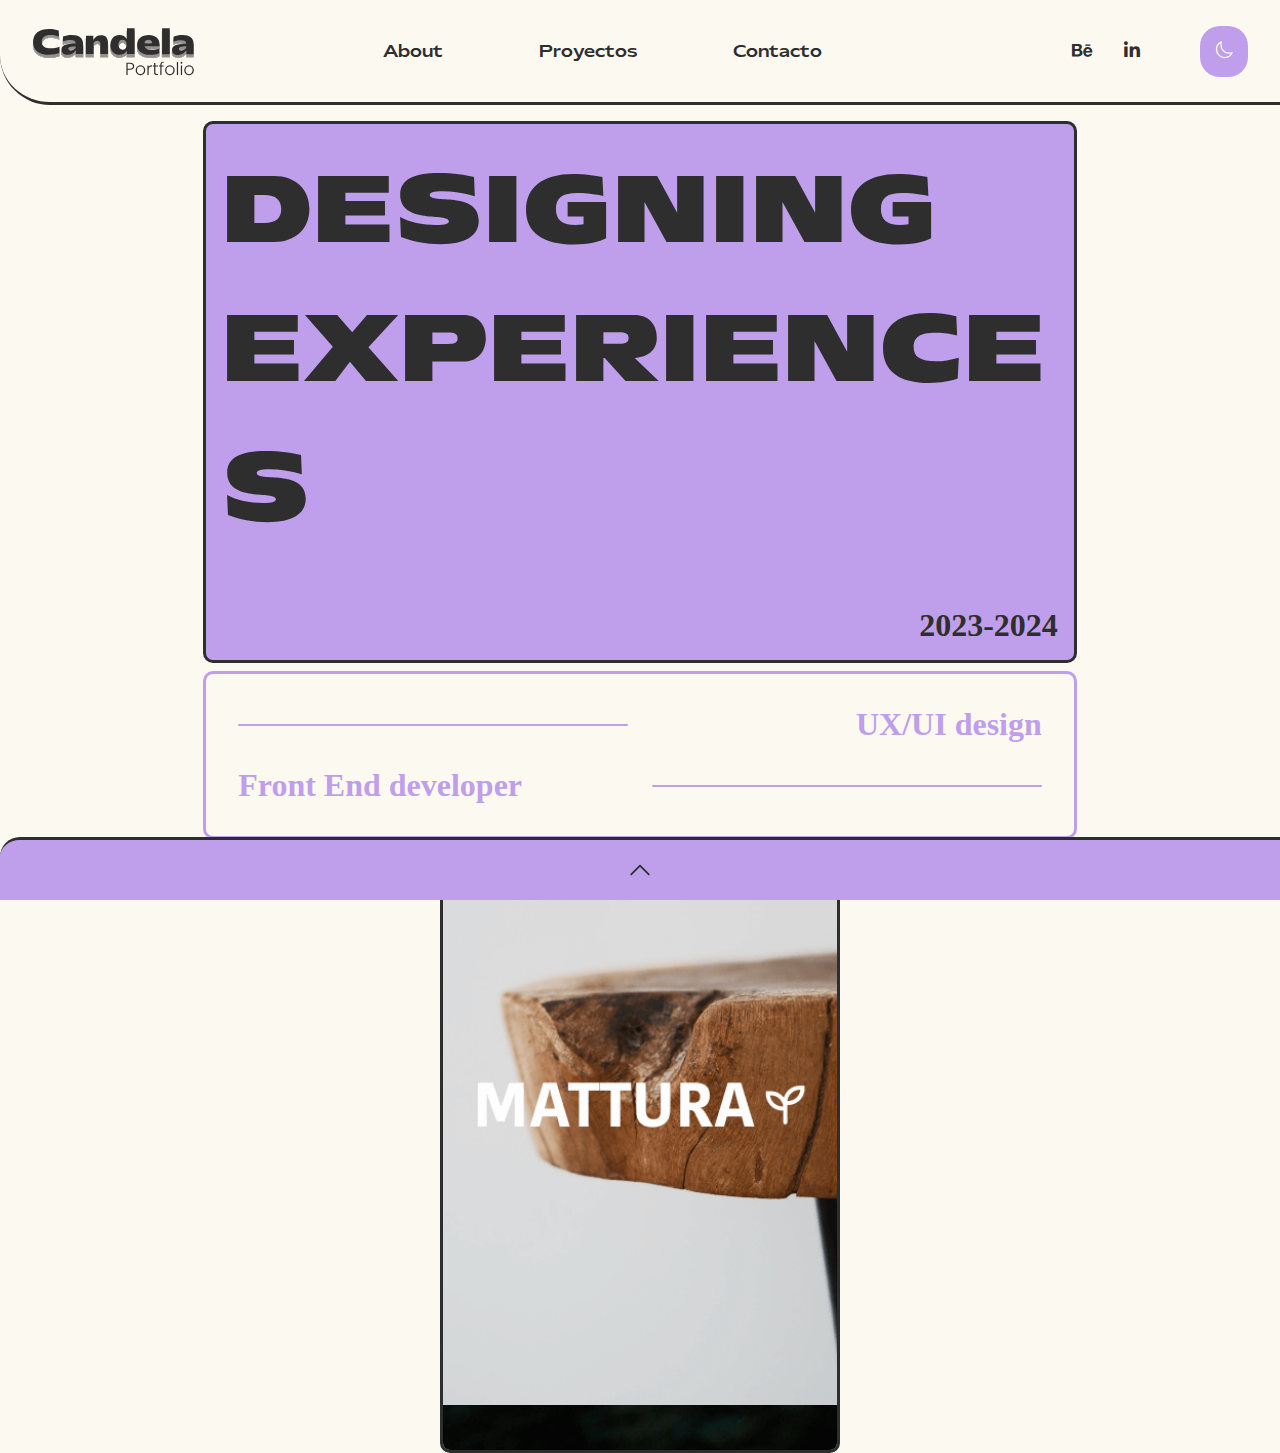
==== commit 8c3e04a0: "ok" ====
--- a/index.html
+++ b/index.html
@@ -41,7 +41,17 @@
     <!-- --------------- -->
 
     <Header class="Header">
-        <a href="./index.html"><img src="#" alt="Logo" class="Logo"></a>
+        <a href="./index.html"><svg width="164" height="66" viewBox="0 0 164 66" fill="none" xmlns="http://www.w3.org/2000/svg">
+            <mask id="path-1-outside-1_232_8" maskUnits="userSpaceOnUse" x="0.0121212" y="14.9271" width="162.026" height="27.158" fill="black">
+            <rect fill="white" x="0.0121212" y="14.9271" width="162.026" height="27.158"/>
+            <path d="M26.9991 23.3961C24.6309 22.485 22.0677 21.8335 18.66 21.8301C12.6237 21.8243 9.79809 24.0283 9.7936 28.6367C9.78926 33.0829 12.7729 35.2602 18.939 35.2662C21.7625 35.2689 24.4242 34.6874 27.5408 33.587L27.1776 39.98C24.4505 41.0483 21.172 41.6941 17.2452 41.6903C6.98987 41.6803 1.08777 37.1311 1.09587 28.823C1.10398 20.5149 6.95013 15.8797 17.2379 15.8898C21.0349 15.8935 24.2147 16.5781 26.7128 17.3919L26.9991 23.3961ZM29.4766 36.7044C29.4806 32.6153 33.5394 30.4773 42.8211 30.4864L43.6324 30.4871L43.6328 30.1302C43.6348 28.0856 41.9159 26.948 38.4758 26.9447C36.204 26.9425 34.1591 27.2975 30.9777 28.3004L30.9824 23.4973C33.3524 22.526 36.6633 21.8802 40.006 21.8834C47.1458 21.8904 51.0696 25.0422 51.064 30.8189L51.0541 40.9769L43.8494 40.9698L43.8529 37.3675C41.9355 40.0917 39.078 41.7116 35.6055 41.7082C31.8409 41.7046 29.4736 39.7875 29.4766 36.7044ZM36.3578 35.7051C36.3567 36.8409 37.2973 37.3936 38.6928 37.3949C40.0883 37.3963 41.7115 36.8462 43.6278 35.1929L43.6296 33.408L42.9481 33.4073C38.1125 33.4026 36.3593 34.1473 36.3578 35.7051ZM53.9576 40.9797L53.9756 22.611L61.2451 22.6181L61.2404 27.4537C62.6071 23.7553 65.4646 22.0705 69.0994 22.0741C73.5131 22.0784 75.9447 24.5797 75.9399 29.4152L75.9286 41.0011L68.3021 40.9937L68.312 30.8358C68.314 28.7912 67.1467 27.6866 65.2969 27.6848C63.7716 27.6833 62.4402 28.4285 61.5949 30.0503L61.5842 40.9871L53.9576 40.9797ZM87.3865 21.9946C90.6968 21.9978 93.4539 23.4284 94.9441 26.2209L94.9548 15.2516L102.581 15.2591L102.556 41.0271L94.9296 41.0197L94.9332 37.4173C93.2103 40.304 90.7749 41.7621 87.4646 41.7588C82.0773 41.7536 78.4141 37.6609 78.4197 31.9166C78.4254 26.1074 81.9344 21.9892 87.3865 21.9946ZM90.5298 26.8007C87.966 26.7982 86.4713 28.6791 86.4683 31.7622C86.4653 34.8128 87.9564 36.6641 90.5202 36.6666C92.9542 36.669 94.6111 34.8532 94.614 31.8999L94.6143 31.6079C94.6172 28.6221 93.0612 26.8032 90.5298 26.8007ZM105.137 31.9751C105.143 25.744 109.593 21.9513 116.927 21.9585C123.32 21.9647 127.504 25.4413 127.498 30.8286L127.496 33.1652L112.535 33.1507C113.311 35.5854 115.712 36.8859 119.639 36.8897C122.105 36.8921 124.832 36.408 127.461 35.5992L127.1 40.2397C124.632 41.2109 121.906 41.7924 118.466 41.7891C110.125 41.7809 105.131 38.0764 105.137 31.9751ZM120.229 30.2373C120.167 27.9006 118.87 26.5688 116.468 26.5664C114.002 26.564 112.54 27.9256 112.473 30.2298L120.229 30.2373ZM130.111 15.2859L137.738 15.2934L137.713 41.0614L130.086 41.054L130.111 15.2859ZM140.021 36.8123C140.025 32.7231 144.084 30.5852 153.366 30.5942L154.177 30.595L154.177 30.238C154.179 28.1934 152.461 27.0559 149.02 27.0525C146.749 27.0503 144.704 27.4053 141.522 28.4083L141.527 23.6051C143.897 22.6339 147.208 21.988 150.551 21.9913C157.69 21.9982 161.614 25.1501 161.609 30.9268L161.599 41.0847L154.394 41.0777L154.398 37.4754C152.48 40.1996 149.623 41.8195 146.15 41.8161C142.386 41.8124 140.018 39.8953 140.021 36.8123ZM146.902 35.8129C146.901 36.9488 147.842 37.5014 149.237 37.5028C150.633 37.5041 152.256 36.954 154.173 35.3008L154.174 33.5158L153.493 33.5151C148.657 33.5104 146.904 34.2551 146.902 35.8129Z"/>
+            </mask>
+            <path d="M26.9991 23.3961C24.6309 22.485 22.0677 21.8335 18.66 21.8301C12.6237 21.8243 9.79809 24.0283 9.7936 28.6367C9.78926 33.0829 12.7729 35.2602 18.939 35.2662C21.7625 35.2689 24.4242 34.6874 27.5408 33.587L27.1776 39.98C24.4505 41.0483 21.172 41.6941 17.2452 41.6903C6.98987 41.6803 1.08777 37.1311 1.09587 28.823C1.10398 20.5149 6.95013 15.8797 17.2379 15.8898C21.0349 15.8935 24.2147 16.5781 26.7128 17.3919L26.9991 23.3961ZM29.4766 36.7044C29.4806 32.6153 33.5394 30.4773 42.8211 30.4864L43.6324 30.4871L43.6328 30.1302C43.6348 28.0856 41.9159 26.948 38.4758 26.9447C36.204 26.9425 34.1591 27.2975 30.9777 28.3004L30.9824 23.4973C33.3524 22.526 36.6633 21.8802 40.006 21.8834C47.1458 21.8904 51.0696 25.0422 51.064 30.8189L51.0541 40.9769L43.8494 40.9698L43.8529 37.3675C41.9355 40.0917 39.078 41.7116 35.6055 41.7082C31.8409 41.7046 29.4736 39.7875 29.4766 36.7044ZM36.3578 35.7051C36.3567 36.8409 37.2973 37.3936 38.6928 37.3949C40.0883 37.3963 41.7115 36.8462 43.6278 35.1929L43.6296 33.408L42.9481 33.4073C38.1125 33.4026 36.3593 34.1473 36.3578 35.7051ZM53.9576 40.9797L53.9756 22.611L61.2451 22.6181L61.2404 27.4537C62.6071 23.7553 65.4646 22.0705 69.0994 22.0741C73.5131 22.0784 75.9447 24.5797 75.9399 29.4152L75.9286 41.0011L68.3021 40.9937L68.312 30.8358C68.314 28.7912 67.1467 27.6866 65.2969 27.6848C63.7716 27.6833 62.4402 28.4285 61.5949 30.0503L61.5842 40.9871L53.9576 40.9797ZM87.3865 21.9946C90.6968 21.9978 93.4539 23.4284 94.9441 26.2209L94.9548 15.2516L102.581 15.2591L102.556 41.0271L94.9296 41.0197L94.9332 37.4173C93.2103 40.304 90.7749 41.7621 87.4646 41.7588C82.0773 41.7536 78.4141 37.6609 78.4197 31.9166C78.4254 26.1074 81.9344 21.9892 87.3865 21.9946ZM90.5298 26.8007C87.966 26.7982 86.4713 28.6791 86.4683 31.7622C86.4653 34.8128 87.9564 36.6641 90.5202 36.6666C92.9542 36.669 94.6111 34.8532 94.614 31.8999L94.6143 31.6079C94.6172 28.6221 93.0612 26.8032 90.5298 26.8007ZM105.137 31.9751C105.143 25.744 109.593 21.9513 116.927 21.9585C123.32 21.9647 127.504 25.4413 127.498 30.8286L127.496 33.1652L112.535 33.1507C113.311 35.5854 115.712 36.8859 119.639 36.8897C122.105 36.8921 124.832 36.408 127.461 35.5992L127.1 40.2397C124.632 41.2109 121.906 41.7924 118.466 41.7891C110.125 41.7809 105.131 38.0764 105.137 31.9751ZM120.229 30.2373C120.167 27.9006 118.87 26.5688 116.468 26.5664C114.002 26.564 112.54 27.9256 112.473 30.2298L120.229 30.2373ZM130.111 15.2859L137.738 15.2934L137.713 41.0614L130.086 41.054L130.111 15.2859ZM140.021 36.8123C140.025 32.7231 144.084 30.5852 153.366 30.5942L154.177 30.595L154.177 30.238C154.179 28.1934 152.461 27.0559 149.02 27.0525C146.749 27.0503 144.704 27.4053 141.522 28.4083L141.527 23.6051C143.897 22.6339 147.208 21.988 150.551 21.9913C157.69 21.9982 161.614 25.1501 161.609 30.9268L161.599 41.0847L154.394 41.0777L154.398 37.4754C152.48 40.1996 149.623 41.8195 146.15 41.8161C142.386 41.8124 140.018 39.8953 140.021 36.8123ZM146.902 35.8129C146.901 36.9488 147.842 37.5014 149.237 37.5028C150.633 37.5041 152.256 36.954 154.173 35.3008L154.174 33.5158L153.493 33.5151C148.657 33.5104 146.904 34.2551 146.902 35.8129Z" fill="var(--txt)" fill-opacity="0.5"/>
+            <path d="M26.9991 23.3961L26.9273 23.5827L27.2134 23.6928L27.1988 23.3865L26.9991 23.3961ZM27.5408 33.587L27.7405 33.5983L27.7576 33.2984L27.4743 33.3984L27.5408 33.587ZM27.1776 39.98L27.2506 40.1662L27.37 40.1194L27.3773 39.9913L27.1776 39.98ZM26.7128 17.3919L26.9126 17.3823L26.906 17.2445L26.7748 17.2017L26.7128 17.3919ZM27.0709 23.2094C24.6842 22.2913 22.0966 21.6335 18.6602 21.6301L18.6599 22.0301C22.0387 22.0334 24.5775 22.6788 26.9273 23.5827L27.0709 23.2094ZM18.6602 21.6301C15.6242 21.6272 13.3557 22.1788 11.8428 23.3447C10.3192 24.5189 9.59589 26.289 9.5936 28.6365L9.9936 28.6369C9.9958 26.3761 10.6876 24.74 12.087 23.6615C13.4971 22.5747 15.6596 22.0272 18.6599 22.0301L18.6602 21.6301ZM9.5936 28.6365C9.59138 30.9094 10.3563 32.6321 11.9349 33.7783C13.5009 34.9154 15.8386 35.4632 18.9388 35.4662L18.9392 35.0662C15.8733 35.0632 13.6361 34.5192 12.1699 33.4547C10.7162 32.3992 9.99148 30.8102 9.9936 28.6369L9.5936 28.6365ZM18.9388 35.4662C21.7922 35.469 24.4773 34.8807 27.6074 33.7756L27.4743 33.3984C24.3711 34.494 21.7328 35.0689 18.9392 35.0662L18.9388 35.4662ZM27.3412 33.5756L26.9779 39.9686L27.3773 39.9913L27.7405 33.5983L27.3412 33.5756ZM27.1047 39.7938C24.4032 40.852 21.1499 41.4941 17.2454 41.4903L17.245 41.8903C21.1942 41.8942 24.4977 41.2446 27.2506 40.1662L27.1047 39.7938ZM17.2454 41.4903C12.1435 41.4853 8.15435 40.3508 5.4457 38.2115C2.74424 36.0778 1.29187 32.9253 1.29587 28.8232L0.895872 28.8228C0.891769 33.0287 2.38639 36.3049 5.19778 38.5254C8.00199 40.7402 12.0915 41.8853 17.245 41.8903L17.2454 41.4903ZM1.29587 28.8232C1.29987 24.7201 2.74289 21.5458 5.43685 19.3933C8.13749 17.2355 12.1204 16.0848 17.2377 16.0898L17.2381 15.6898C12.0677 15.6847 7.98358 16.8465 5.18717 19.0808C2.38409 21.3205 0.899975 24.6177 0.895872 28.8228L1.29587 28.8232ZM17.2377 16.0898C21.0104 16.0934 24.1692 16.7736 26.6509 17.582L26.7748 17.2017C24.2602 16.3826 21.0595 15.6935 17.2381 15.6898L17.2377 16.0898ZM26.5131 17.4014L26.7993 23.4056L27.1988 23.3865L26.9126 17.3823L26.5131 17.4014ZM43.6324 30.4871L43.6322 30.6871L43.8322 30.6873L43.8324 30.4873L43.6324 30.4871ZM30.9777 28.3004L30.7777 28.3002L30.7774 28.5733L31.0378 28.4912L30.9777 28.3004ZM30.9824 23.4973L30.9065 23.3122L30.7825 23.3631L30.7824 23.4971L30.9824 23.4973ZM51.0541 40.9769L51.0539 41.1769L51.2539 41.1771L51.2541 40.9771L51.0541 40.9769ZM43.8494 40.9698L43.6494 40.9696L43.6492 41.1696L43.8492 41.1698L43.8494 40.9698ZM43.8529 37.3675L44.0529 37.3677L44.0535 36.735L43.6894 37.2524L43.8529 37.3675ZM43.6278 35.1929L43.7585 35.3443L43.8278 35.2846L43.8278 35.1931L43.6278 35.1929ZM43.6296 33.408L43.8296 33.4082L43.8298 33.2082L43.6298 33.208L43.6296 33.408ZM29.6766 36.7046C29.6776 35.7171 29.9228 34.8569 30.4237 34.1188C30.9254 33.3793 31.6924 32.7497 32.7563 32.2389C34.8903 31.2142 38.1885 30.6818 42.8209 30.6864L42.8213 30.2864C38.172 30.2818 34.8 30.8139 32.5832 31.8783C31.4716 32.412 30.6431 33.083 30.0927 33.8942C29.5413 34.7067 29.2777 35.6472 29.2766 36.7042L29.6766 36.7046ZM42.8209 30.6864L43.6322 30.6871L43.6326 30.2871L42.8213 30.2864L42.8209 30.6864ZM43.8324 30.4873L43.8328 30.1304L43.4328 30.13L43.4324 30.487L43.8324 30.4873ZM43.8328 30.1304C43.8339 29.041 43.3708 28.1806 42.4515 27.6026C41.546 27.0333 40.2123 26.7464 38.476 26.7447L38.4756 27.1447C40.1794 27.1463 41.4252 27.4298 42.2386 27.9413C43.0384 28.4441 43.4337 29.1748 43.4328 30.13L43.8328 30.1304ZM38.476 26.7447C36.1775 26.7424 34.1115 27.1028 30.9176 28.1097L31.0378 28.4912C34.2067 27.4921 36.2306 27.1425 38.4756 27.1447L38.476 26.7447ZM31.1777 28.3006L31.1824 23.4975L30.7824 23.4971L30.7777 28.3002L31.1777 28.3006ZM31.0582 23.6824C33.401 22.7222 36.6856 22.0802 40.0058 22.0834L40.0062 21.6834C36.641 21.6801 33.3038 22.3298 30.9065 23.3122L31.0582 23.6824ZM40.0058 22.0834C43.5502 22.0869 46.2647 22.8714 48.0889 24.3432C49.9062 25.8094 50.8667 27.9793 50.864 30.8187L51.264 30.8191C51.2668 27.8818 50.2683 25.5875 48.3401 24.0319C46.4189 22.4818 43.6016 21.6869 40.0062 21.6834L40.0058 22.0834ZM50.864 30.8187L50.8541 40.9767L51.2541 40.9771L51.264 30.8191L50.864 30.8187ZM51.0543 40.7769L43.8496 40.7698L43.8492 41.1698L51.0539 41.1769L51.0543 40.7769ZM44.0494 40.97L44.0529 37.3677L43.6529 37.3673L43.6494 40.9696L44.0494 40.97ZM43.6894 37.2524C41.8069 39.9269 39.0088 41.5116 35.6057 41.5082L35.6053 41.9082C39.1472 41.9117 42.0641 40.2565 44.0165 37.4826L43.6894 37.2524ZM35.6057 41.5082C33.7551 41.5064 32.2712 41.0343 31.2545 40.206C30.2424 39.3816 29.6752 38.1903 29.6766 36.7046L29.2766 36.7042C29.2751 38.3016 29.89 39.6104 31.0019 40.5162C32.1092 41.4182 33.6912 41.9064 35.6053 41.9082L35.6057 41.5082ZM36.1578 35.7049C36.1571 36.3371 36.4231 36.8218 36.8886 37.1405C37.3437 37.4521 37.973 37.5942 38.6926 37.5949L38.693 37.1949C38.0171 37.1943 37.4783 37.0594 37.1145 36.8104C36.761 36.5684 36.5573 36.2089 36.5578 35.7053L36.1578 35.7049ZM38.6926 37.5949C40.1473 37.5963 41.8153 37.0207 43.7585 35.3443L43.4972 35.0415C41.6077 36.6716 40.0292 37.1962 38.693 37.1949L38.6926 37.5949ZM43.8278 35.1931L43.8296 33.4082L43.4296 33.4078L43.4278 35.1927L43.8278 35.1931ZM43.6298 33.208L42.9483 33.2073L42.9479 33.6073L43.6294 33.608L43.6298 33.208ZM42.9483 33.2073C40.5275 33.2049 38.8499 33.3891 37.7716 33.7824C37.23 33.9799 36.8246 34.2353 36.5544 34.5603C36.2809 34.8892 36.1582 35.2746 36.1578 35.7049L36.5578 35.7053C36.5581 35.3566 36.6551 35.0648 36.8619 34.8161C37.072 34.5634 37.4074 34.3409 37.9087 34.1581C38.9162 33.7907 40.533 33.6049 42.9479 33.6073L42.9483 33.2073ZM53.9576 40.9797L53.7576 40.9795L53.7574 41.1795L53.9574 41.1797L53.9576 40.9797ZM53.9756 22.611L53.9757 22.411L53.7757 22.4108L53.7756 22.6108L53.9756 22.611ZM61.2451 22.6181L61.4451 22.6183L61.4453 22.4183L61.2453 22.4181L61.2451 22.6181ZM61.2404 27.4537L61.0404 27.4535L61.428 27.523L61.2404 27.4537ZM75.9286 41.0011L75.9284 41.2011L76.1284 41.2013L76.1286 41.0013L75.9286 41.0011ZM68.3021 40.9937L68.1021 40.9935L68.1019 41.1935L68.3019 41.1937L68.3021 40.9937ZM61.5949 30.0503L61.4175 29.9579L61.3949 30.0012L61.3949 30.0501L61.5949 30.0503ZM61.5842 40.9871L61.584 41.1871L61.784 41.1873L61.7842 40.9873L61.5842 40.9871ZM54.1576 40.9799L54.1756 22.6112L53.7756 22.6108L53.7576 40.9795L54.1576 40.9799ZM53.9754 22.811L61.2449 22.8181L61.2453 22.4181L53.9757 22.411L53.9754 22.811ZM61.0451 22.6179L61.0404 27.4535L61.4404 27.4539L61.4451 22.6183L61.0451 22.6179ZM61.428 27.523C62.0985 25.7085 63.1299 24.3993 64.4294 23.5427C65.73 22.6853 67.3128 22.2723 69.0992 22.2741L69.0996 21.8741C67.2512 21.8723 65.5878 22.2999 64.2093 23.2087C62.8297 24.1181 61.749 25.5005 61.0528 27.3844L61.428 27.523ZM69.0992 22.2741C71.2687 22.2762 72.9204 22.8911 74.031 24.0701C75.1434 25.2509 75.7423 27.0285 75.7399 29.4151L76.1399 29.4154C76.1423 26.9665 75.5277 25.0755 74.3222 23.7958C73.1148 22.5141 71.3438 21.8763 69.0996 21.8741L69.0992 22.2741ZM75.7399 29.4151L75.7286 41.0009L76.1286 41.0013L76.1399 29.4154L75.7399 29.4151ZM75.9288 40.8011L68.3023 40.7937L68.3019 41.1937L75.9284 41.2011L75.9288 40.8011ZM68.5021 40.9939L68.512 30.836L68.112 30.8356L68.1021 40.9935L68.5021 40.9939ZM68.512 30.836C68.513 29.776 68.2103 28.9328 67.6415 28.3541C67.0725 27.7751 66.2617 27.4858 65.2971 27.4848L65.2967 27.8848C66.1819 27.8857 66.8797 28.1496 67.3562 28.6344C67.833 29.1195 68.1129 29.851 68.112 30.8356L68.512 30.836ZM65.2971 27.4848C63.6944 27.4833 62.2961 28.2723 61.4175 29.9579L61.7722 30.1428C62.5844 28.5846 63.8487 27.8834 65.2967 27.8848L65.2971 27.4848ZM61.3949 30.0501L61.3842 40.987L61.7842 40.9873L61.7949 30.0505L61.3949 30.0501ZM61.5844 40.7871L53.9578 40.7797L53.9574 41.1797L61.584 41.1871L61.5844 40.7871ZM94.9441 26.2209L94.7676 26.315L95.1441 26.2211L94.9441 26.2209ZM94.9548 15.2516L94.955 15.0516L94.755 15.0514L94.7548 15.2514L94.9548 15.2516ZM102.581 15.2591L102.781 15.2592L102.782 15.0592L102.582 15.0591L102.581 15.2591ZM102.556 41.0271L102.556 41.2271L102.756 41.2273L102.756 41.0273L102.556 41.0271ZM94.9296 41.0197L94.7296 41.0195L94.7295 41.2195L94.9295 41.2197L94.9296 41.0197ZM94.9332 37.4173L95.1332 37.4175L95.1339 36.6908L94.7614 37.3148L94.9332 37.4173ZM87.3863 22.1946C90.6354 22.1977 93.3178 23.5981 94.7676 26.315L95.1205 26.1267C93.5901 23.2588 90.7582 21.7978 87.3867 21.7946L87.3863 22.1946ZM95.1441 26.2211L95.1548 15.2518L94.7548 15.2514L94.7441 26.2207L95.1441 26.2211ZM94.9546 15.4516L102.581 15.4591L102.582 15.0591L94.955 15.0516L94.9546 15.4516ZM102.381 15.2589L102.356 41.0269L102.756 41.0273L102.781 15.2592L102.381 15.2589ZM102.556 40.8271L94.9298 40.8197L94.9295 41.2197L102.556 41.2271L102.556 40.8271ZM95.1296 41.0199L95.1332 37.4175L94.7332 37.4171L94.7296 41.0195L95.1296 41.0199ZM94.7614 37.3148C93.9139 38.735 92.8968 39.7944 91.6931 40.4992C90.4899 41.2038 89.0895 41.5604 87.4648 41.5588L87.4644 41.9588C89.15 41.9605 90.6224 41.5897 91.8952 40.8444C93.1676 40.0993 94.2296 38.9864 95.1049 37.5198L94.7614 37.3148ZM87.4648 41.5588C84.8245 41.5563 82.6164 40.5534 81.0676 38.8551C79.5174 37.1553 78.6169 34.7464 78.6197 31.9168L78.2197 31.9164C78.2168 34.831 79.1452 37.3407 80.772 39.1246C82.4003 40.91 84.7174 41.9561 87.4644 41.9588L87.4648 41.5588ZM78.6197 31.9168C78.6225 29.0517 79.4889 26.62 81.0102 24.908C82.5294 23.1983 84.714 22.192 87.3863 22.1946L87.3867 21.7946C84.6069 21.7918 82.3109 22.842 80.7112 24.6423C79.1135 26.4403 78.2226 28.9723 78.2197 31.9164L78.6197 31.9168ZM90.53 26.6007C89.1948 26.5994 88.1202 27.091 87.3835 27.9983C86.6513 28.9 86.2698 30.1909 86.2683 31.762L86.6683 31.7624C86.6698 30.2504 87.0372 29.0593 87.694 28.2504C88.3464 27.4471 89.3011 26.9995 90.5296 27.0007L90.53 26.6007ZM86.2683 31.762C86.2668 33.3173 86.6459 34.5931 87.3771 35.4843C88.1125 36.3806 89.186 36.8653 90.52 36.8666L90.5204 36.4666C89.2906 36.4654 88.3366 36.0232 87.6863 35.2306C87.0318 34.4328 86.6669 33.2577 86.6683 31.7624L86.2683 31.762ZM90.52 36.8666C91.79 36.8678 92.8695 36.3931 93.6294 35.5232C94.3871 34.6559 94.8125 33.4131 94.814 31.9001L94.414 31.8997C94.4126 33.34 94.0081 34.4817 93.3282 35.2601C92.6504 36.0358 91.6845 36.4677 90.5204 36.4666L90.52 36.8666ZM94.814 31.9001L94.8143 31.608L94.4143 31.6077L94.414 31.8997L94.814 31.9001ZM94.8143 31.608C94.8158 30.0823 94.4189 28.8302 93.6747 27.9559C92.9272 27.0778 91.847 26.602 90.53 26.6007L90.5296 27.0007C91.7441 27.0019 92.7075 27.4368 93.3701 28.2152C94.036 28.9975 94.4157 30.1477 94.4143 31.6077L94.8143 31.608ZM127.496 33.1652L127.496 33.3652L127.696 33.3654L127.696 33.1654L127.496 33.1652ZM112.535 33.1507L112.535 32.9507L112.261 32.9504L112.344 33.2114L112.535 33.1507ZM127.461 35.5992L127.661 35.6148L127.683 35.3216L127.402 35.4081L127.461 35.5992ZM127.1 40.2397L127.173 40.4258L127.289 40.38L127.299 40.2553L127.1 40.2397ZM120.229 30.2373L120.229 30.4373L120.435 30.4375L120.429 30.232L120.229 30.2373ZM112.473 30.2298L112.273 30.2239L112.267 30.4296L112.473 30.4298L112.473 30.2298ZM105.337 31.9753C105.34 28.9107 106.433 26.4633 108.413 24.7798C110.397 23.0929 113.292 22.1549 116.927 22.1585L116.927 21.7585C113.228 21.7549 110.23 22.7096 108.154 24.4751C106.074 26.2439 104.94 28.8084 104.937 31.9749L105.337 31.9753ZM116.927 22.1585C120.089 22.1616 122.684 23.0228 124.484 24.529C126.28 26.0323 127.301 28.1908 127.298 30.8284L127.698 30.8288C127.701 28.0791 126.633 25.8057 124.741 24.2223C122.852 22.6419 120.159 21.7616 116.927 21.7585L116.927 22.1585ZM127.298 30.8284L127.296 33.1651L127.696 33.1654L127.698 30.8288L127.298 30.8284ZM127.496 32.9652L112.535 32.9507L112.535 33.3507L127.496 33.3652L127.496 32.9652ZM112.344 33.2114C113.16 35.7697 115.677 37.0859 119.638 37.0897L119.639 36.6897C115.747 36.6859 113.463 35.4011 112.726 33.0899L112.344 33.2114ZM119.638 37.0897C122.129 37.0922 124.876 36.6035 127.52 35.7904L127.402 35.4081C124.787 36.2125 122.081 36.6921 119.639 36.6897L119.638 37.0897ZM127.262 35.5837L126.9 40.2242L127.299 40.2553L127.661 35.6148L127.262 35.5837ZM127.026 40.0536C124.583 41.0155 121.881 41.5924 118.466 41.5891L118.465 41.9891C121.93 41.9925 124.682 41.4064 127.173 40.4258L127.026 40.0536ZM118.466 41.5891C114.322 41.585 111.035 40.6623 108.79 39.0061C106.552 37.3552 105.334 34.9644 105.337 31.9753L104.937 31.9749C104.934 35.0871 106.209 37.5992 108.552 39.3279C110.888 41.0514 114.269 41.985 118.465 41.9891L118.466 41.5891ZM120.429 30.232C120.397 29.0287 120.046 28.0561 119.367 27.3843C118.687 26.712 117.706 26.3676 116.468 26.3664L116.468 26.7664C117.632 26.7676 118.5 27.0903 119.085 27.6687C119.67 28.2476 119.999 29.1093 120.029 30.2427L120.429 30.232ZM116.468 26.3664C115.199 26.3652 114.164 26.7153 113.435 27.386C112.706 28.0579 112.308 29.0298 112.273 30.2239L112.673 30.2356C112.705 29.1256 113.072 28.2646 113.706 27.6803C114.342 27.0947 115.271 26.7653 116.468 26.7664L116.468 26.3664ZM112.473 30.4298L120.229 30.4373L120.23 30.0373L112.473 30.0298L112.473 30.4298ZM130.111 15.2859L130.111 15.0859L129.911 15.0857L129.911 15.2857L130.111 15.2859ZM137.738 15.2934L137.938 15.2935L137.938 15.0935L137.738 15.0934L137.738 15.2934ZM137.713 41.0614L137.713 41.2614L137.913 41.2616L137.913 41.0616L137.713 41.0614ZM130.086 41.054L129.886 41.0538L129.886 41.2538L130.086 41.254L130.086 41.054ZM130.111 15.4859L137.738 15.4934L137.738 15.0934L130.111 15.0859L130.111 15.4859ZM137.538 15.2932L137.513 41.0612L137.913 41.0616L137.938 15.2935L137.538 15.2932ZM137.713 40.8614L130.086 40.854L130.086 41.254L137.713 41.2614L137.713 40.8614ZM130.286 41.0542L130.311 15.2861L129.911 15.2857L129.886 41.0538L130.286 41.0542ZM154.177 30.595L154.177 30.795L154.377 30.7952L154.377 30.5952L154.177 30.595ZM141.522 28.4083L141.322 28.4081L141.322 28.6811L141.583 28.599L141.522 28.4083ZM141.527 23.6051L141.451 23.4201L141.327 23.4709L141.327 23.605L141.527 23.6051ZM161.599 41.0847L161.599 41.2847L161.799 41.2849L161.799 41.0849L161.599 41.0847ZM154.394 41.0777L154.194 41.0775L154.194 41.2775L154.394 41.2777L154.394 41.0777ZM154.398 37.4754L154.598 37.4756L154.598 36.8428L154.234 37.3602L154.398 37.4754ZM154.173 35.3008L154.303 35.4522L154.372 35.3924L154.373 35.3009L154.173 35.3008ZM154.174 33.5158L154.374 33.516L154.374 33.316L154.174 33.3158L154.174 33.5158ZM140.221 36.8125C140.222 35.8249 140.467 34.9648 140.968 34.2266C141.47 33.4871 142.237 32.8575 143.301 32.3467C145.435 31.3221 148.733 30.7897 153.366 30.7942L153.366 30.3942C148.717 30.3897 145.345 30.9217 143.128 31.9861C142.016 32.5198 141.188 33.1909 140.637 34.002C140.086 34.8145 139.822 35.7551 139.821 36.8121L140.221 36.8125ZM153.366 30.7942L154.177 30.795L154.177 30.395L153.366 30.3942L153.366 30.7942ZM154.377 30.5952L154.377 30.2382L153.977 30.2378L153.977 30.5948L154.377 30.5952ZM154.377 30.2382C154.379 29.1488 153.915 28.2884 152.996 27.7105C152.091 27.1412 150.757 26.8542 149.021 26.8525L149.02 27.2525C150.724 27.2542 151.97 27.5377 152.783 28.0491C153.583 28.5519 153.978 29.2826 153.977 30.2378L154.377 30.2382ZM149.021 26.8525C146.722 26.8503 144.656 27.2106 141.462 28.2175L141.583 28.599C144.751 27.6 146.775 27.2503 149.02 27.2525L149.021 26.8525ZM141.722 28.4085L141.727 23.6053L141.327 23.605L141.322 28.4081L141.722 28.4085ZM141.603 23.7902C143.946 22.8301 147.23 22.188 150.551 22.1913L150.551 21.7913C147.186 21.788 143.849 22.4376 141.451 23.4201L141.603 23.7902ZM150.551 22.1913C154.095 22.1947 156.809 22.9793 158.634 24.451C160.451 25.9172 161.411 28.0872 161.409 30.9266L161.809 30.927C161.812 27.9897 160.813 25.6954 158.885 24.1397C156.964 22.5897 154.146 21.7948 150.551 21.7913L150.551 22.1913ZM161.409 30.9266L161.399 41.0845L161.799 41.0849L161.809 30.927L161.409 30.9266ZM161.599 40.8847L154.394 40.8777L154.394 41.2777L161.599 41.2847L161.599 40.8847ZM154.594 41.0779L154.598 37.4756L154.198 37.4752L154.194 41.0775L154.594 41.0779ZM154.234 37.3602C152.352 40.0348 149.553 41.6194 146.15 41.6161L146.15 42.0161C149.692 42.0195 152.609 40.3644 154.561 37.5905L154.234 37.3602ZM146.15 41.6161C144.3 41.6143 142.816 41.1421 141.799 40.3139C140.787 39.4894 140.22 38.2981 140.221 36.8125L139.821 36.8121C139.82 38.4095 140.435 39.7182 141.547 40.624C142.654 41.526 144.236 42.0142 146.15 42.0161L146.15 41.6161ZM146.702 35.8127C146.702 36.4449 146.968 36.9297 147.433 37.2483C147.888 37.5599 148.518 37.7021 149.237 37.7028L149.238 37.3028C148.562 37.3021 148.023 37.1673 147.659 36.9183C147.306 36.6763 147.102 36.3168 147.102 35.8131L146.702 35.8127ZM149.237 37.7028C150.692 37.7042 152.36 37.1286 154.303 35.4522L154.042 35.1493C152.152 36.7794 150.574 37.3041 149.238 37.3028L149.237 37.7028ZM154.373 35.3009L154.374 33.516L153.974 33.5156L153.973 35.3006L154.373 35.3009ZM154.174 33.3158L153.493 33.3151L153.493 33.7151L154.174 33.7158L154.174 33.3158ZM153.493 33.3151C151.072 33.3128 149.395 33.497 148.316 33.8902C147.775 34.0877 147.369 34.3432 147.099 34.6682C146.826 34.9971 146.703 35.3825 146.702 35.8127L147.102 35.8131C147.103 35.4645 147.2 35.1726 147.407 34.9239C147.617 34.6713 147.952 34.4488 148.453 34.266C149.461 33.8986 151.078 33.7128 153.493 33.7151L153.493 33.3151Z" fill="var(--txt)" mask="url(#path-1-outside-1_232_8)"/>
+            <path d="M26.9986 20.469C24.6304 19.558 22.0672 18.9064 18.6596 18.9031C12.6233 18.8972 9.79767 21.1012 9.79317 25.7096C9.78883 30.1558 12.7724 32.3331 18.9386 32.3391C21.762 32.3418 24.4238 31.7603 27.5404 30.6599L27.1772 37.0529C24.45 38.1212 21.1716 38.7671 17.2447 38.7632C6.98944 38.7532 1.08734 34.204 1.09544 25.8959C1.10355 17.5878 6.94971 12.9526 17.2375 12.9627C21.0345 12.9664 24.2143 13.651 26.7124 14.4648L26.9986 20.469ZM29.4762 33.7773C29.4802 29.6882 33.539 27.5502 42.8207 27.5593L43.632 27.5601L43.6324 27.2031C43.6344 25.1585 41.9154 24.0209 38.4754 24.0176C36.2036 24.0154 34.1587 24.3704 30.9773 25.3733L30.982 20.5702C33.352 19.5989 36.6629 18.9531 40.0056 18.9563C47.1454 18.9633 51.0692 22.1151 51.0635 27.8918L51.0536 38.0498L43.849 38.0428L43.8525 34.4404C41.9351 37.1646 39.0776 38.7845 35.605 38.7811C31.8404 38.7775 29.4732 36.8604 29.4762 33.7773ZM36.3573 32.778C36.3562 33.9138 37.2968 34.4665 38.6923 34.4678C40.0878 34.4692 41.7111 33.9191 43.6274 32.2658L43.6292 30.4809L42.9476 30.4802C38.1121 30.4755 36.3589 31.2202 36.3573 32.778ZM53.9572 38.0526L53.9751 19.6839L61.2447 19.691L61.24 24.5266C62.6066 20.8282 65.4642 19.1434 69.099 19.147C73.5127 19.1513 75.9442 21.6526 75.9395 26.4882L75.9282 38.074L68.3016 38.0666L68.3116 27.9087C68.3135 25.8641 67.1463 24.7595 65.2965 24.7577C63.7711 24.7562 62.4398 25.5014 61.5944 27.1232L61.5838 38.0601L53.9572 38.0526ZM87.3861 19.0675C90.6964 19.0707 93.4535 20.5013 94.9437 23.2938L94.9544 12.3245L102.581 12.332L102.556 38.1L94.9292 38.0926L94.9327 34.4902C93.2099 37.3769 90.7744 38.835 87.4642 38.8317C82.0769 38.8265 78.4137 34.7338 78.4193 28.9895C78.4249 23.1803 81.9339 19.0621 87.3861 19.0675ZM90.5294 23.8737C87.9656 23.8712 86.4709 25.752 86.4679 28.8351C86.4649 31.8857 87.956 33.737 90.5198 33.7395C92.9538 33.7419 94.6107 31.9261 94.6136 28.9728L94.6139 28.6808C94.6168 25.695 93.0608 23.8761 90.5294 23.8737ZM105.136 29.048C105.142 22.8169 109.592 19.0242 116.927 19.0314C123.32 19.0376 127.503 22.5142 127.498 27.9015L127.496 30.2382L112.535 30.2236C113.311 32.6583 115.711 33.9588 119.638 33.9626C122.105 33.965 124.831 33.4809 127.461 32.6721L127.099 37.3126C124.632 38.2838 121.905 38.8653 118.465 38.862C110.125 38.8538 105.13 35.1493 105.136 29.048ZM120.229 27.3102C120.166 24.9735 118.869 23.6417 116.468 23.6393C114.001 23.6369 112.54 24.9985 112.473 27.3027L120.229 27.3102ZM130.111 12.3588L137.737 12.3663L137.712 38.1343L130.086 38.1269L130.111 12.3588ZM140.021 33.8852C140.025 29.796 144.084 27.6581 153.365 27.6671L154.177 27.6679L154.177 27.3109C154.179 25.2663 152.46 24.1288 149.02 24.1254C146.748 24.1232 144.703 24.4782 141.522 25.4812L141.527 20.6781C143.897 19.7068 147.208 19.0609 150.55 19.0642C157.69 19.0712 161.614 22.223 161.608 27.9997L161.598 38.1576L154.394 38.1506L154.397 34.5483C152.48 37.2725 149.622 38.8924 146.15 38.889C142.385 38.8853 140.018 36.9682 140.021 33.8852ZM146.902 32.8858C146.901 34.0217 147.842 34.5743 149.237 34.5757C150.633 34.577 152.256 34.0269 154.172 32.3737L154.174 30.5887L153.492 30.5881C148.657 30.5833 146.904 31.3281 146.902 32.8858Z" fill="var(--txt)"/>
+            <path d="M102.199 50.3069C102.199 51.3543 101.856 52.198 101.169 52.8381C100.483 53.4781 99.4529 53.7981 98.0797 53.7981H95.6184V59H94.3965V46.7983H98.0797C99.4413 46.7983 100.465 47.1183 101.152 47.7583C101.85 48.3984 102.199 49.2479 102.199 50.3069ZM98.0797 52.7508C99.9882 52.7508 100.943 51.9362 100.943 50.3069C100.943 49.4923 100.716 48.8755 100.262 48.4566C99.8079 48.0376 99.0805 47.8282 98.0797 47.8282H95.6184V52.7508H98.0797ZM108.422 59.1397C107.526 59.1397 106.717 58.9419 105.995 58.5462C105.285 58.1389 104.721 57.5686 104.302 56.8355C103.895 56.0907 103.691 55.2237 103.691 54.2345C103.691 53.2454 103.9 52.3842 104.319 51.651C104.738 50.9062 105.309 50.336 106.03 49.9403C106.752 49.533 107.56 49.3294 108.457 49.3294C109.353 49.3294 110.161 49.533 110.883 49.9403C111.616 50.336 112.186 50.9062 112.594 51.651C113.013 52.3842 113.222 53.2454 113.222 54.2345C113.222 55.2121 113.013 56.0732 112.594 56.818C112.175 57.5628 111.599 58.1389 110.865 58.5462C110.132 58.9419 109.318 59.1397 108.422 59.1397ZM108.422 58.0749C109.05 58.0749 109.632 57.9352 110.167 57.6559C110.703 57.365 111.133 56.9344 111.459 56.3642C111.796 55.7823 111.965 55.0724 111.965 54.2345C111.965 53.3966 111.802 52.6926 111.476 52.1224C111.151 51.5405 110.72 51.1099 110.185 50.8306C109.649 50.5397 109.067 50.3942 108.439 50.3942C107.811 50.3942 107.229 50.5397 106.693 50.8306C106.158 51.1099 105.728 51.5405 105.402 52.1224C105.087 52.6926 104.93 53.3966 104.93 54.2345C104.93 55.0724 105.087 55.7823 105.402 56.3642C105.728 56.9344 106.152 57.365 106.676 57.6559C107.211 57.9352 107.793 58.0749 108.422 58.0749ZM116.671 51.1623C116.939 50.5688 117.346 50.1091 117.893 49.7832C118.452 49.4574 119.133 49.2945 119.936 49.2945V50.5688H119.604C118.72 50.5688 118.01 50.8073 117.474 51.2845C116.939 51.7616 116.671 52.5588 116.671 53.6759V59H115.449V49.469H116.671V51.1623ZM123.362 50.4989V56.4165C123.362 56.9984 123.473 57.3999 123.694 57.621C123.915 57.8421 124.305 57.9527 124.864 57.9527H125.981V59H124.672C123.81 59 123.17 58.8022 122.751 58.4065C122.332 57.9992 122.123 57.3359 122.123 56.4165V50.4989H120.796V49.469H122.123V47.0776H123.362V49.469H125.981V50.4989H123.362ZM131.749 50.4989H129.532V59H128.31V50.4989H126.984V49.469H128.31V48.8057C128.31 47.77 128.572 47.0077 129.096 46.519C129.631 46.0302 130.492 45.7858 131.679 45.7858V46.8332C130.888 46.8332 130.329 46.9845 130.003 47.287C129.689 47.5896 129.532 48.0958 129.532 48.8057V49.469H131.749V50.4989ZM137.845 59.1397C136.949 59.1397 136.14 58.9419 135.418 58.5462C134.708 58.1389 134.144 57.5686 133.725 56.8355C133.318 56.0907 133.114 55.2237 133.114 54.2345C133.114 53.2454 133.323 52.3842 133.742 51.651C134.161 50.9062 134.732 50.336 135.453 49.9403C136.175 49.533 136.983 49.3294 137.88 49.3294C138.776 49.3294 139.584 49.533 140.306 49.9403C141.039 50.336 141.609 50.9062 142.017 51.651C142.436 52.3842 142.645 53.2454 142.645 54.2345C142.645 55.2121 142.436 56.0732 142.017 56.818C141.598 57.5628 141.022 58.1389 140.288 58.5462C139.555 58.9419 138.741 59.1397 137.845 59.1397ZM137.845 58.0749C138.473 58.0749 139.055 57.9352 139.59 57.6559C140.126 57.365 140.556 56.9344 140.882 56.3642C141.219 55.7823 141.388 55.0724 141.388 54.2345C141.388 53.3966 141.225 52.6926 140.899 52.1224C140.574 51.5405 140.143 51.1099 139.608 50.8306C139.072 50.5397 138.49 50.3942 137.862 50.3942C137.234 50.3942 136.652 50.5397 136.116 50.8306C135.581 51.1099 135.151 51.5405 134.825 52.1224C134.51 52.6926 134.353 53.3966 134.353 54.2345C134.353 55.0724 134.51 55.7823 134.825 56.3642C135.151 56.9344 135.575 57.365 136.099 57.6559C136.634 57.9352 137.216 58.0749 137.845 58.0749ZM146.094 46.0826V59H144.872V46.0826H146.094ZM149.472 47.6711C149.228 47.6711 149.019 47.5838 148.844 47.4092C148.669 47.2347 148.582 47.0194 148.582 46.7633C148.582 46.5073 148.669 46.2979 148.844 46.1349C149.019 45.9604 149.228 45.8731 149.472 45.8731C149.717 45.8731 149.926 45.9604 150.101 46.1349C150.275 46.2979 150.363 46.5073 150.363 46.7633C150.363 47.0194 150.275 47.2347 150.101 47.4092C149.926 47.5838 149.717 47.6711 149.472 47.6711ZM150.083 49.469V59H148.861V49.469H150.083ZM157.022 59.1397C156.126 59.1397 155.318 58.9419 154.596 58.5462C153.886 58.1389 153.322 57.5686 152.903 56.8355C152.495 56.0907 152.292 55.2237 152.292 54.2345C152.292 53.2454 152.501 52.3842 152.92 51.651C153.339 50.9062 153.909 50.336 154.631 49.9403C155.352 49.533 156.161 49.3294 157.057 49.3294C157.953 49.3294 158.762 49.533 159.484 49.9403C160.217 50.336 160.787 50.9062 161.194 51.651C161.613 52.3842 161.823 53.2454 161.823 54.2345C161.823 55.2121 161.613 56.0732 161.194 56.818C160.775 57.5628 160.199 58.1389 159.466 58.5462C158.733 58.9419 157.918 59.1397 157.022 59.1397ZM157.022 58.0749C157.651 58.0749 158.233 57.9352 158.768 57.6559C159.303 57.365 159.734 56.9344 160.06 56.3642C160.397 55.7823 160.566 55.0724 160.566 54.2345C160.566 53.3966 160.403 52.6926 160.077 52.1224C159.751 51.5405 159.321 51.1099 158.785 50.8306C158.25 50.5397 157.668 50.3942 157.04 50.3942C156.411 50.3942 155.83 50.5397 155.294 50.8306C154.759 51.1099 154.328 51.5405 154.002 52.1224C153.688 52.6926 153.531 53.3966 153.531 54.2345C153.531 55.0724 153.688 55.7823 154.002 56.3642C154.328 56.9344 154.753 57.365 155.277 57.6559C155.812 57.9352 156.394 58.0749 157.022 58.0749Z" fill="var(--txt)"/>
+            </svg>
+            </a>
 
 
         <!-- Menú navegación mobile -->
@@ -56,9 +66,9 @@
                         </svg>
 
                     </button></li>
-                <li> <a href="#"><button id="btnMenu"><span class=" material-symbols-outlined">
+                <li> <a href="#"><span class=" material-symbols-outlined">
                                 menu</a></li>
-                </button>
+               
             </ul>
 
 
--- a/css/styles.css
+++ b/css/styles.css
@@ -602,6 +602,7 @@
         width: 100%;
         display: flex;
         justify-content: center;
+        cursor: pointer;
     }
 
 
@@ -616,9 +617,8 @@
 
 
     .Footer-contenido {
-        max-height: 0;
-        overflow: hidden;
-        transition: max-height 1s ease;
+      display: none;
+      transition: all 1s ease;
      
      
  
@@ -627,8 +627,7 @@
 
 
     .Footer-contenido.isActive {
-        max-height: 500px;
-        overflow: visible;
+      display: block;
        
     }
 
--- a/css/index/index.css
+++ b/css/index/index.css
@@ -1,9 +1,4 @@
 
-*{
-    margin: 0px;
-    padding: 0px;
-    box-sizing: border-box;
-}
 
 .Body{
     font-family: poppins, khula;
@@ -17,8 +12,8 @@
 
 .Main{
 
-  
     padding: 1rem;
+   
 }
 
 
@@ -26,6 +21,7 @@
 .Main-titulos{
     display: flex;
     flex-direction: column;
+    justify-content: center;
     gap: 34px;
     width: 100%;
     height: 100vh;
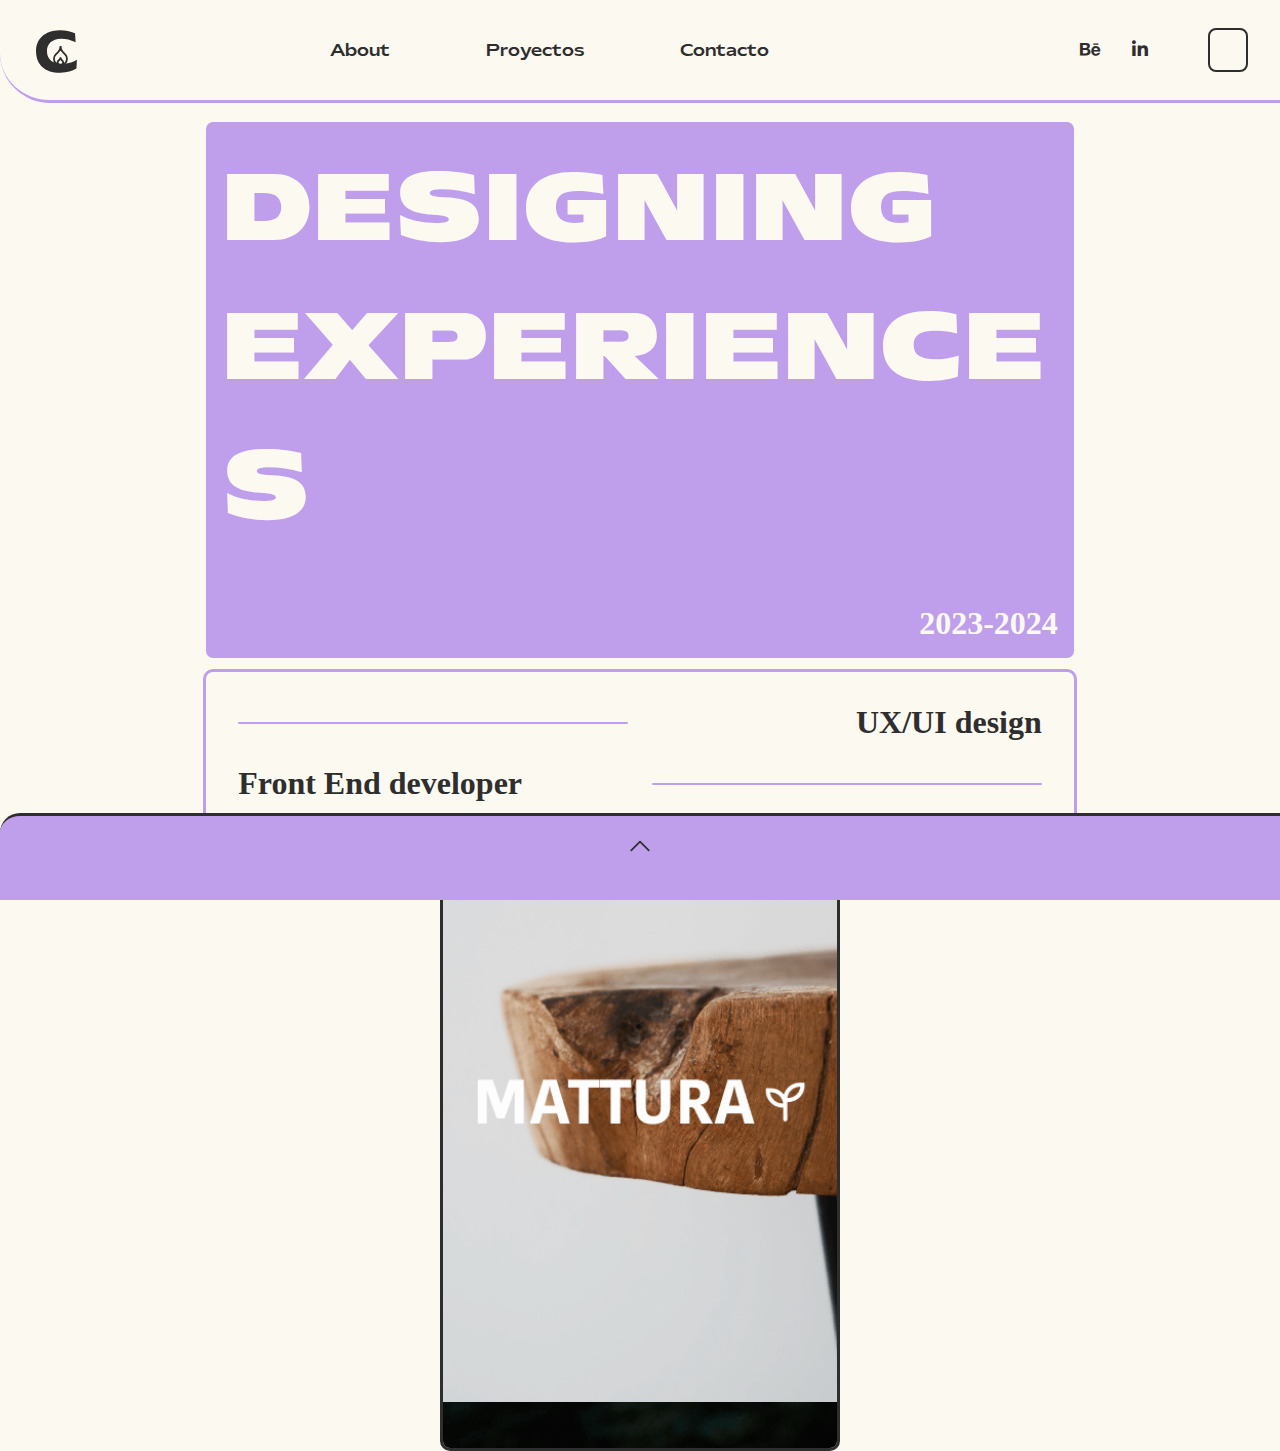
==== commit b3a47562: "cambios finales" ====
--- a/index.html
+++ b/index.html
@@ -23,8 +23,8 @@
 
 
     <!-- JS -->
+    <script src="./js/botones.js" defer></script>
     <script src="./js/index/index.js" defer></script>
-    <script src="./js/botones.js" defer></script>
 
 </head>
 
@@ -41,91 +41,74 @@
     <!-- --------------- -->
 
     <Header class="Header">
-        <a href="./index.html"><svg width="164" height="66" viewBox="0 0 164 66" fill="none" xmlns="http://www.w3.org/2000/svg">
-            <mask id="path-1-outside-1_232_8" maskUnits="userSpaceOnUse" x="0.0121212" y="14.9271" width="162.026" height="27.158" fill="black">
-            <rect fill="white" x="0.0121212" y="14.9271" width="162.026" height="27.158"/>
-            <path d="M26.9991 23.3961C24.6309 22.485 22.0677 21.8335 18.66 21.8301C12.6237 21.8243 9.79809 24.0283 9.7936 28.6367C9.78926 33.0829 12.7729 35.2602 18.939 35.2662C21.7625 35.2689 24.4242 34.6874 27.5408 33.587L27.1776 39.98C24.4505 41.0483 21.172 41.6941 17.2452 41.6903C6.98987 41.6803 1.08777 37.1311 1.09587 28.823C1.10398 20.5149 6.95013 15.8797 17.2379 15.8898C21.0349 15.8935 24.2147 16.5781 26.7128 17.3919L26.9991 23.3961ZM29.4766 36.7044C29.4806 32.6153 33.5394 30.4773 42.8211 30.4864L43.6324 30.4871L43.6328 30.1302C43.6348 28.0856 41.9159 26.948 38.4758 26.9447C36.204 26.9425 34.1591 27.2975 30.9777 28.3004L30.9824 23.4973C33.3524 22.526 36.6633 21.8802 40.006 21.8834C47.1458 21.8904 51.0696 25.0422 51.064 30.8189L51.0541 40.9769L43.8494 40.9698L43.8529 37.3675C41.9355 40.0917 39.078 41.7116 35.6055 41.7082C31.8409 41.7046 29.4736 39.7875 29.4766 36.7044ZM36.3578 35.7051C36.3567 36.8409 37.2973 37.3936 38.6928 37.3949C40.0883 37.3963 41.7115 36.8462 43.6278 35.1929L43.6296 33.408L42.9481 33.4073C38.1125 33.4026 36.3593 34.1473 36.3578 35.7051ZM53.9576 40.9797L53.9756 22.611L61.2451 22.6181L61.2404 27.4537C62.6071 23.7553 65.4646 22.0705 69.0994 22.0741C73.5131 22.0784 75.9447 24.5797 75.9399 29.4152L75.9286 41.0011L68.3021 40.9937L68.312 30.8358C68.314 28.7912 67.1467 27.6866 65.2969 27.6848C63.7716 27.6833 62.4402 28.4285 61.5949 30.0503L61.5842 40.9871L53.9576 40.9797ZM87.3865 21.9946C90.6968 21.9978 93.4539 23.4284 94.9441 26.2209L94.9548 15.2516L102.581 15.2591L102.556 41.0271L94.9296 41.0197L94.9332 37.4173C93.2103 40.304 90.7749 41.7621 87.4646 41.7588C82.0773 41.7536 78.4141 37.6609 78.4197 31.9166C78.4254 26.1074 81.9344 21.9892 87.3865 21.9946ZM90.5298 26.8007C87.966 26.7982 86.4713 28.6791 86.4683 31.7622C86.4653 34.8128 87.9564 36.6641 90.5202 36.6666C92.9542 36.669 94.6111 34.8532 94.614 31.8999L94.6143 31.6079C94.6172 28.6221 93.0612 26.8032 90.5298 26.8007ZM105.137 31.9751C105.143 25.744 109.593 21.9513 116.927 21.9585C123.32 21.9647 127.504 25.4413 127.498 30.8286L127.496 33.1652L112.535 33.1507C113.311 35.5854 115.712 36.8859 119.639 36.8897C122.105 36.8921 124.832 36.408 127.461 35.5992L127.1 40.2397C124.632 41.2109 121.906 41.7924 118.466 41.7891C110.125 41.7809 105.131 38.0764 105.137 31.9751ZM120.229 30.2373C120.167 27.9006 118.87 26.5688 116.468 26.5664C114.002 26.564 112.54 27.9256 112.473 30.2298L120.229 30.2373ZM130.111 15.2859L137.738 15.2934L137.713 41.0614L130.086 41.054L130.111 15.2859ZM140.021 36.8123C140.025 32.7231 144.084 30.5852 153.366 30.5942L154.177 30.595L154.177 30.238C154.179 28.1934 152.461 27.0559 149.02 27.0525C146.749 27.0503 144.704 27.4053 141.522 28.4083L141.527 23.6051C143.897 22.6339 147.208 21.988 150.551 21.9913C157.69 21.9982 161.614 25.1501 161.609 30.9268L161.599 41.0847L154.394 41.0777L154.398 37.4754C152.48 40.1996 149.623 41.8195 146.15 41.8161C142.386 41.8124 140.018 39.8953 140.021 36.8123ZM146.902 35.8129C146.901 36.9488 147.842 37.5014 149.237 37.5028C150.633 37.5041 152.256 36.954 154.173 35.3008L154.174 33.5158L153.493 33.5151C148.657 33.5104 146.904 34.2551 146.902 35.8129Z"/>
-            </mask>
-            <path d="M26.9991 23.3961C24.6309 22.485 22.0677 21.8335 18.66 21.8301C12.6237 21.8243 9.79809 24.0283 9.7936 28.6367C9.78926 33.0829 12.7729 35.2602 18.939 35.2662C21.7625 35.2689 24.4242 34.6874 27.5408 33.587L27.1776 39.98C24.4505 41.0483 21.172 41.6941 17.2452 41.6903C6.98987 41.6803 1.08777 37.1311 1.09587 28.823C1.10398 20.5149 6.95013 15.8797 17.2379 15.8898C21.0349 15.8935 24.2147 16.5781 26.7128 17.3919L26.9991 23.3961ZM29.4766 36.7044C29.4806 32.6153 33.5394 30.4773 42.8211 30.4864L43.6324 30.4871L43.6328 30.1302C43.6348 28.0856 41.9159 26.948 38.4758 26.9447C36.204 26.9425 34.1591 27.2975 30.9777 28.3004L30.9824 23.4973C33.3524 22.526 36.6633 21.8802 40.006 21.8834C47.1458 21.8904 51.0696 25.0422 51.064 30.8189L51.0541 40.9769L43.8494 40.9698L43.8529 37.3675C41.9355 40.0917 39.078 41.7116 35.6055 41.7082C31.8409 41.7046 29.4736 39.7875 29.4766 36.7044ZM36.3578 35.7051C36.3567 36.8409 37.2973 37.3936 38.6928 37.3949C40.0883 37.3963 41.7115 36.8462 43.6278 35.1929L43.6296 33.408L42.9481 33.4073C38.1125 33.4026 36.3593 34.1473 36.3578 35.7051ZM53.9576 40.9797L53.9756 22.611L61.2451 22.6181L61.2404 27.4537C62.6071 23.7553 65.4646 22.0705 69.0994 22.0741C73.5131 22.0784 75.9447 24.5797 75.9399 29.4152L75.9286 41.0011L68.3021 40.9937L68.312 30.8358C68.314 28.7912 67.1467 27.6866 65.2969 27.6848C63.7716 27.6833 62.4402 28.4285 61.5949 30.0503L61.5842 40.9871L53.9576 40.9797ZM87.3865 21.9946C90.6968 21.9978 93.4539 23.4284 94.9441 26.2209L94.9548 15.2516L102.581 15.2591L102.556 41.0271L94.9296 41.0197L94.9332 37.4173C93.2103 40.304 90.7749 41.7621 87.4646 41.7588C82.0773 41.7536 78.4141 37.6609 78.4197 31.9166C78.4254 26.1074 81.9344 21.9892 87.3865 21.9946ZM90.5298 26.8007C87.966 26.7982 86.4713 28.6791 86.4683 31.7622C86.4653 34.8128 87.9564 36.6641 90.5202 36.6666C92.9542 36.669 94.6111 34.8532 94.614 31.8999L94.6143 31.6079C94.6172 28.6221 93.0612 26.8032 90.5298 26.8007ZM105.137 31.9751C105.143 25.744 109.593 21.9513 116.927 21.9585C123.32 21.9647 127.504 25.4413 127.498 30.8286L127.496 33.1652L112.535 33.1507C113.311 35.5854 115.712 36.8859 119.639 36.8897C122.105 36.8921 124.832 36.408 127.461 35.5992L127.1 40.2397C124.632 41.2109 121.906 41.7924 118.466 41.7891C110.125 41.7809 105.131 38.0764 105.137 31.9751ZM120.229 30.2373C120.167 27.9006 118.87 26.5688 116.468 26.5664C114.002 26.564 112.54 27.9256 112.473 30.2298L120.229 30.2373ZM130.111 15.2859L137.738 15.2934L137.713 41.0614L130.086 41.054L130.111 15.2859ZM140.021 36.8123C140.025 32.7231 144.084 30.5852 153.366 30.5942L154.177 30.595L154.177 30.238C154.179 28.1934 152.461 27.0559 149.02 27.0525C146.749 27.0503 144.704 27.4053 141.522 28.4083L141.527 23.6051C143.897 22.6339 147.208 21.988 150.551 21.9913C157.69 21.9982 161.614 25.1501 161.609 30.9268L161.599 41.0847L154.394 41.0777L154.398 37.4754C152.48 40.1996 149.623 41.8195 146.15 41.8161C142.386 41.8124 140.018 39.8953 140.021 36.8123ZM146.902 35.8129C146.901 36.9488 147.842 37.5014 149.237 37.5028C150.633 37.5041 152.256 36.954 154.173 35.3008L154.174 33.5158L153.493 33.5151C148.657 33.5104 146.904 34.2551 146.902 35.8129Z" fill="var(--txt)" fill-opacity="0.5"/>
-            <path d="M26.9991 23.3961L26.9273 23.5827L27.2134 23.6928L27.1988 23.3865L26.9991 23.3961ZM27.5408 33.587L27.7405 33.5983L27.7576 33.2984L27.4743 33.3984L27.5408 33.587ZM27.1776 39.98L27.2506 40.1662L27.37 40.1194L27.3773 39.9913L27.1776 39.98ZM26.7128 17.3919L26.9126 17.3823L26.906 17.2445L26.7748 17.2017L26.7128 17.3919ZM27.0709 23.2094C24.6842 22.2913 22.0966 21.6335 18.6602 21.6301L18.6599 22.0301C22.0387 22.0334 24.5775 22.6788 26.9273 23.5827L27.0709 23.2094ZM18.6602 21.6301C15.6242 21.6272 13.3557 22.1788 11.8428 23.3447C10.3192 24.5189 9.59589 26.289 9.5936 28.6365L9.9936 28.6369C9.9958 26.3761 10.6876 24.74 12.087 23.6615C13.4971 22.5747 15.6596 22.0272 18.6599 22.0301L18.6602 21.6301ZM9.5936 28.6365C9.59138 30.9094 10.3563 32.6321 11.9349 33.7783C13.5009 34.9154 15.8386 35.4632 18.9388 35.4662L18.9392 35.0662C15.8733 35.0632 13.6361 34.5192 12.1699 33.4547C10.7162 32.3992 9.99148 30.8102 9.9936 28.6369L9.5936 28.6365ZM18.9388 35.4662C21.7922 35.469 24.4773 34.8807 27.6074 33.7756L27.4743 33.3984C24.3711 34.494 21.7328 35.0689 18.9392 35.0662L18.9388 35.4662ZM27.3412 33.5756L26.9779 39.9686L27.3773 39.9913L27.7405 33.5983L27.3412 33.5756ZM27.1047 39.7938C24.4032 40.852 21.1499 41.4941 17.2454 41.4903L17.245 41.8903C21.1942 41.8942 24.4977 41.2446 27.2506 40.1662L27.1047 39.7938ZM17.2454 41.4903C12.1435 41.4853 8.15435 40.3508 5.4457 38.2115C2.74424 36.0778 1.29187 32.9253 1.29587 28.8232L0.895872 28.8228C0.891769 33.0287 2.38639 36.3049 5.19778 38.5254C8.00199 40.7402 12.0915 41.8853 17.245 41.8903L17.2454 41.4903ZM1.29587 28.8232C1.29987 24.7201 2.74289 21.5458 5.43685 19.3933C8.13749 17.2355 12.1204 16.0848 17.2377 16.0898L17.2381 15.6898C12.0677 15.6847 7.98358 16.8465 5.18717 19.0808C2.38409 21.3205 0.899975 24.6177 0.895872 28.8228L1.29587 28.8232ZM17.2377 16.0898C21.0104 16.0934 24.1692 16.7736 26.6509 17.582L26.7748 17.2017C24.2602 16.3826 21.0595 15.6935 17.2381 15.6898L17.2377 16.0898ZM26.5131 17.4014L26.7993 23.4056L27.1988 23.3865L26.9126 17.3823L26.5131 17.4014ZM43.6324 30.4871L43.6322 30.6871L43.8322 30.6873L43.8324 30.4873L43.6324 30.4871ZM30.9777 28.3004L30.7777 28.3002L30.7774 28.5733L31.0378 28.4912L30.9777 28.3004ZM30.9824 23.4973L30.9065 23.3122L30.7825 23.3631L30.7824 23.4971L30.9824 23.4973ZM51.0541 40.9769L51.0539 41.1769L51.2539 41.1771L51.2541 40.9771L51.0541 40.9769ZM43.8494 40.9698L43.6494 40.9696L43.6492 41.1696L43.8492 41.1698L43.8494 40.9698ZM43.8529 37.3675L44.0529 37.3677L44.0535 36.735L43.6894 37.2524L43.8529 37.3675ZM43.6278 35.1929L43.7585 35.3443L43.8278 35.2846L43.8278 35.1931L43.6278 35.1929ZM43.6296 33.408L43.8296 33.4082L43.8298 33.2082L43.6298 33.208L43.6296 33.408ZM29.6766 36.7046C29.6776 35.7171 29.9228 34.8569 30.4237 34.1188C30.9254 33.3793 31.6924 32.7497 32.7563 32.2389C34.8903 31.2142 38.1885 30.6818 42.8209 30.6864L42.8213 30.2864C38.172 30.2818 34.8 30.8139 32.5832 31.8783C31.4716 32.412 30.6431 33.083 30.0927 33.8942C29.5413 34.7067 29.2777 35.6472 29.2766 36.7042L29.6766 36.7046ZM42.8209 30.6864L43.6322 30.6871L43.6326 30.2871L42.8213 30.2864L42.8209 30.6864ZM43.8324 30.4873L43.8328 30.1304L43.4328 30.13L43.4324 30.487L43.8324 30.4873ZM43.8328 30.1304C43.8339 29.041 43.3708 28.1806 42.4515 27.6026C41.546 27.0333 40.2123 26.7464 38.476 26.7447L38.4756 27.1447C40.1794 27.1463 41.4252 27.4298 42.2386 27.9413C43.0384 28.4441 43.4337 29.1748 43.4328 30.13L43.8328 30.1304ZM38.476 26.7447C36.1775 26.7424 34.1115 27.1028 30.9176 28.1097L31.0378 28.4912C34.2067 27.4921 36.2306 27.1425 38.4756 27.1447L38.476 26.7447ZM31.1777 28.3006L31.1824 23.4975L30.7824 23.4971L30.7777 28.3002L31.1777 28.3006ZM31.0582 23.6824C33.401 22.7222 36.6856 22.0802 40.0058 22.0834L40.0062 21.6834C36.641 21.6801 33.3038 22.3298 30.9065 23.3122L31.0582 23.6824ZM40.0058 22.0834C43.5502 22.0869 46.2647 22.8714 48.0889 24.3432C49.9062 25.8094 50.8667 27.9793 50.864 30.8187L51.264 30.8191C51.2668 27.8818 50.2683 25.5875 48.3401 24.0319C46.4189 22.4818 43.6016 21.6869 40.0062 21.6834L40.0058 22.0834ZM50.864 30.8187L50.8541 40.9767L51.2541 40.9771L51.264 30.8191L50.864 30.8187ZM51.0543 40.7769L43.8496 40.7698L43.8492 41.1698L51.0539 41.1769L51.0543 40.7769ZM44.0494 40.97L44.0529 37.3677L43.6529 37.3673L43.6494 40.9696L44.0494 40.97ZM43.6894 37.2524C41.8069 39.9269 39.0088 41.5116 35.6057 41.5082L35.6053 41.9082C39.1472 41.9117 42.0641 40.2565 44.0165 37.4826L43.6894 37.2524ZM35.6057 41.5082C33.7551 41.5064 32.2712 41.0343 31.2545 40.206C30.2424 39.3816 29.6752 38.1903 29.6766 36.7046L29.2766 36.7042C29.2751 38.3016 29.89 39.6104 31.0019 40.5162C32.1092 41.4182 33.6912 41.9064 35.6053 41.9082L35.6057 41.5082ZM36.1578 35.7049C36.1571 36.3371 36.4231 36.8218 36.8886 37.1405C37.3437 37.4521 37.973 37.5942 38.6926 37.5949L38.693 37.1949C38.0171 37.1943 37.4783 37.0594 37.1145 36.8104C36.761 36.5684 36.5573 36.2089 36.5578 35.7053L36.1578 35.7049ZM38.6926 37.5949C40.1473 37.5963 41.8153 37.0207 43.7585 35.3443L43.4972 35.0415C41.6077 36.6716 40.0292 37.1962 38.693 37.1949L38.6926 37.5949ZM43.8278 35.1931L43.8296 33.4082L43.4296 33.4078L43.4278 35.1927L43.8278 35.1931ZM43.6298 33.208L42.9483 33.2073L42.9479 33.6073L43.6294 33.608L43.6298 33.208ZM42.9483 33.2073C40.5275 33.2049 38.8499 33.3891 37.7716 33.7824C37.23 33.9799 36.8246 34.2353 36.5544 34.5603C36.2809 34.8892 36.1582 35.2746 36.1578 35.7049L36.5578 35.7053C36.5581 35.3566 36.6551 35.0648 36.8619 34.8161C37.072 34.5634 37.4074 34.3409 37.9087 34.1581C38.9162 33.7907 40.533 33.6049 42.9479 33.6073L42.9483 33.2073ZM53.9576 40.9797L53.7576 40.9795L53.7574 41.1795L53.9574 41.1797L53.9576 40.9797ZM53.9756 22.611L53.9757 22.411L53.7757 22.4108L53.7756 22.6108L53.9756 22.611ZM61.2451 22.6181L61.4451 22.6183L61.4453 22.4183L61.2453 22.4181L61.2451 22.6181ZM61.2404 27.4537L61.0404 27.4535L61.428 27.523L61.2404 27.4537ZM75.9286 41.0011L75.9284 41.2011L76.1284 41.2013L76.1286 41.0013L75.9286 41.0011ZM68.3021 40.9937L68.1021 40.9935L68.1019 41.1935L68.3019 41.1937L68.3021 40.9937ZM61.5949 30.0503L61.4175 29.9579L61.3949 30.0012L61.3949 30.0501L61.5949 30.0503ZM61.5842 40.9871L61.584 41.1871L61.784 41.1873L61.7842 40.9873L61.5842 40.9871ZM54.1576 40.9799L54.1756 22.6112L53.7756 22.6108L53.7576 40.9795L54.1576 40.9799ZM53.9754 22.811L61.2449 22.8181L61.2453 22.4181L53.9757 22.411L53.9754 22.811ZM61.0451 22.6179L61.0404 27.4535L61.4404 27.4539L61.4451 22.6183L61.0451 22.6179ZM61.428 27.523C62.0985 25.7085 63.1299 24.3993 64.4294 23.5427C65.73 22.6853 67.3128 22.2723 69.0992 22.2741L69.0996 21.8741C67.2512 21.8723 65.5878 22.2999 64.2093 23.2087C62.8297 24.1181 61.749 25.5005 61.0528 27.3844L61.428 27.523ZM69.0992 22.2741C71.2687 22.2762 72.9204 22.8911 74.031 24.0701C75.1434 25.2509 75.7423 27.0285 75.7399 29.4151L76.1399 29.4154C76.1423 26.9665 75.5277 25.0755 74.3222 23.7958C73.1148 22.5141 71.3438 21.8763 69.0996 21.8741L69.0992 22.2741ZM75.7399 29.4151L75.7286 41.0009L76.1286 41.0013L76.1399 29.4154L75.7399 29.4151ZM75.9288 40.8011L68.3023 40.7937L68.3019 41.1937L75.9284 41.2011L75.9288 40.8011ZM68.5021 40.9939L68.512 30.836L68.112 30.8356L68.1021 40.9935L68.5021 40.9939ZM68.512 30.836C68.513 29.776 68.2103 28.9328 67.6415 28.3541C67.0725 27.7751 66.2617 27.4858 65.2971 27.4848L65.2967 27.8848C66.1819 27.8857 66.8797 28.1496 67.3562 28.6344C67.833 29.1195 68.1129 29.851 68.112 30.8356L68.512 30.836ZM65.2971 27.4848C63.6944 27.4833 62.2961 28.2723 61.4175 29.9579L61.7722 30.1428C62.5844 28.5846 63.8487 27.8834 65.2967 27.8848L65.2971 27.4848ZM61.3949 30.0501L61.3842 40.987L61.7842 40.9873L61.7949 30.0505L61.3949 30.0501ZM61.5844 40.7871L53.9578 40.7797L53.9574 41.1797L61.584 41.1871L61.5844 40.7871ZM94.9441 26.2209L94.7676 26.315L95.1441 26.2211L94.9441 26.2209ZM94.9548 15.2516L94.955 15.0516L94.755 15.0514L94.7548 15.2514L94.9548 15.2516ZM102.581 15.2591L102.781 15.2592L102.782 15.0592L102.582 15.0591L102.581 15.2591ZM102.556 41.0271L102.556 41.2271L102.756 41.2273L102.756 41.0273L102.556 41.0271ZM94.9296 41.0197L94.7296 41.0195L94.7295 41.2195L94.9295 41.2197L94.9296 41.0197ZM94.9332 37.4173L95.1332 37.4175L95.1339 36.6908L94.7614 37.3148L94.9332 37.4173ZM87.3863 22.1946C90.6354 22.1977 93.3178 23.5981 94.7676 26.315L95.1205 26.1267C93.5901 23.2588 90.7582 21.7978 87.3867 21.7946L87.3863 22.1946ZM95.1441 26.2211L95.1548 15.2518L94.7548 15.2514L94.7441 26.2207L95.1441 26.2211ZM94.9546 15.4516L102.581 15.4591L102.582 15.0591L94.955 15.0516L94.9546 15.4516ZM102.381 15.2589L102.356 41.0269L102.756 41.0273L102.781 15.2592L102.381 15.2589ZM102.556 40.8271L94.9298 40.8197L94.9295 41.2197L102.556 41.2271L102.556 40.8271ZM95.1296 41.0199L95.1332 37.4175L94.7332 37.4171L94.7296 41.0195L95.1296 41.0199ZM94.7614 37.3148C93.9139 38.735 92.8968 39.7944 91.6931 40.4992C90.4899 41.2038 89.0895 41.5604 87.4648 41.5588L87.4644 41.9588C89.15 41.9605 90.6224 41.5897 91.8952 40.8444C93.1676 40.0993 94.2296 38.9864 95.1049 37.5198L94.7614 37.3148ZM87.4648 41.5588C84.8245 41.5563 82.6164 40.5534 81.0676 38.8551C79.5174 37.1553 78.6169 34.7464 78.6197 31.9168L78.2197 31.9164C78.2168 34.831 79.1452 37.3407 80.772 39.1246C82.4003 40.91 84.7174 41.9561 87.4644 41.9588L87.4648 41.5588ZM78.6197 31.9168C78.6225 29.0517 79.4889 26.62 81.0102 24.908C82.5294 23.1983 84.714 22.192 87.3863 22.1946L87.3867 21.7946C84.6069 21.7918 82.3109 22.842 80.7112 24.6423C79.1135 26.4403 78.2226 28.9723 78.2197 31.9164L78.6197 31.9168ZM90.53 26.6007C89.1948 26.5994 88.1202 27.091 87.3835 27.9983C86.6513 28.9 86.2698 30.1909 86.2683 31.762L86.6683 31.7624C86.6698 30.2504 87.0372 29.0593 87.694 28.2504C88.3464 27.4471 89.3011 26.9995 90.5296 27.0007L90.53 26.6007ZM86.2683 31.762C86.2668 33.3173 86.6459 34.5931 87.3771 35.4843C88.1125 36.3806 89.186 36.8653 90.52 36.8666L90.5204 36.4666C89.2906 36.4654 88.3366 36.0232 87.6863 35.2306C87.0318 34.4328 86.6669 33.2577 86.6683 31.7624L86.2683 31.762ZM90.52 36.8666C91.79 36.8678 92.8695 36.3931 93.6294 35.5232C94.3871 34.6559 94.8125 33.4131 94.814 31.9001L94.414 31.8997C94.4126 33.34 94.0081 34.4817 93.3282 35.2601C92.6504 36.0358 91.6845 36.4677 90.5204 36.4666L90.52 36.8666ZM94.814 31.9001L94.8143 31.608L94.4143 31.6077L94.414 31.8997L94.814 31.9001ZM94.8143 31.608C94.8158 30.0823 94.4189 28.8302 93.6747 27.9559C92.9272 27.0778 91.847 26.602 90.53 26.6007L90.5296 27.0007C91.7441 27.0019 92.7075 27.4368 93.3701 28.2152C94.036 28.9975 94.4157 30.1477 94.4143 31.6077L94.8143 31.608ZM127.496 33.1652L127.496 33.3652L127.696 33.3654L127.696 33.1654L127.496 33.1652ZM112.535 33.1507L112.535 32.9507L112.261 32.9504L112.344 33.2114L112.535 33.1507ZM127.461 35.5992L127.661 35.6148L127.683 35.3216L127.402 35.4081L127.461 35.5992ZM127.1 40.2397L127.173 40.4258L127.289 40.38L127.299 40.2553L127.1 40.2397ZM120.229 30.2373L120.229 30.4373L120.435 30.4375L120.429 30.232L120.229 30.2373ZM112.473 30.2298L112.273 30.2239L112.267 30.4296L112.473 30.4298L112.473 30.2298ZM105.337 31.9753C105.34 28.9107 106.433 26.4633 108.413 24.7798C110.397 23.0929 113.292 22.1549 116.927 22.1585L116.927 21.7585C113.228 21.7549 110.23 22.7096 108.154 24.4751C106.074 26.2439 104.94 28.8084 104.937 31.9749L105.337 31.9753ZM116.927 22.1585C120.089 22.1616 122.684 23.0228 124.484 24.529C126.28 26.0323 127.301 28.1908 127.298 30.8284L127.698 30.8288C127.701 28.0791 126.633 25.8057 124.741 24.2223C122.852 22.6419 120.159 21.7616 116.927 21.7585L116.927 22.1585ZM127.298 30.8284L127.296 33.1651L127.696 33.1654L127.698 30.8288L127.298 30.8284ZM127.496 32.9652L112.535 32.9507L112.535 33.3507L127.496 33.3652L127.496 32.9652ZM112.344 33.2114C113.16 35.7697 115.677 37.0859 119.638 37.0897L119.639 36.6897C115.747 36.6859 113.463 35.4011 112.726 33.0899L112.344 33.2114ZM119.638 37.0897C122.129 37.0922 124.876 36.6035 127.52 35.7904L127.402 35.4081C124.787 36.2125 122.081 36.6921 119.639 36.6897L119.638 37.0897ZM127.262 35.5837L126.9 40.2242L127.299 40.2553L127.661 35.6148L127.262 35.5837ZM127.026 40.0536C124.583 41.0155 121.881 41.5924 118.466 41.5891L118.465 41.9891C121.93 41.9925 124.682 41.4064 127.173 40.4258L127.026 40.0536ZM118.466 41.5891C114.322 41.585 111.035 40.6623 108.79 39.0061C106.552 37.3552 105.334 34.9644 105.337 31.9753L104.937 31.9749C104.934 35.0871 106.209 37.5992 108.552 39.3279C110.888 41.0514 114.269 41.985 118.465 41.9891L118.466 41.5891ZM120.429 30.232C120.397 29.0287 120.046 28.0561 119.367 27.3843C118.687 26.712 117.706 26.3676 116.468 26.3664L116.468 26.7664C117.632 26.7676 118.5 27.0903 119.085 27.6687C119.67 28.2476 119.999 29.1093 120.029 30.2427L120.429 30.232ZM116.468 26.3664C115.199 26.3652 114.164 26.7153 113.435 27.386C112.706 28.0579 112.308 29.0298 112.273 30.2239L112.673 30.2356C112.705 29.1256 113.072 28.2646 113.706 27.6803C114.342 27.0947 115.271 26.7653 116.468 26.7664L116.468 26.3664ZM112.473 30.4298L120.229 30.4373L120.23 30.0373L112.473 30.0298L112.473 30.4298ZM130.111 15.2859L130.111 15.0859L129.911 15.0857L129.911 15.2857L130.111 15.2859ZM137.738 15.2934L137.938 15.2935L137.938 15.0935L137.738 15.0934L137.738 15.2934ZM137.713 41.0614L137.713 41.2614L137.913 41.2616L137.913 41.0616L137.713 41.0614ZM130.086 41.054L129.886 41.0538L129.886 41.2538L130.086 41.254L130.086 41.054ZM130.111 15.4859L137.738 15.4934L137.738 15.0934L130.111 15.0859L130.111 15.4859ZM137.538 15.2932L137.513 41.0612L137.913 41.0616L137.938 15.2935L137.538 15.2932ZM137.713 40.8614L130.086 40.854L130.086 41.254L137.713 41.2614L137.713 40.8614ZM130.286 41.0542L130.311 15.2861L129.911 15.2857L129.886 41.0538L130.286 41.0542ZM154.177 30.595L154.177 30.795L154.377 30.7952L154.377 30.5952L154.177 30.595ZM141.522 28.4083L141.322 28.4081L141.322 28.6811L141.583 28.599L141.522 28.4083ZM141.527 23.6051L141.451 23.4201L141.327 23.4709L141.327 23.605L141.527 23.6051ZM161.599 41.0847L161.599 41.2847L161.799 41.2849L161.799 41.0849L161.599 41.0847ZM154.394 41.0777L154.194 41.0775L154.194 41.2775L154.394 41.2777L154.394 41.0777ZM154.398 37.4754L154.598 37.4756L154.598 36.8428L154.234 37.3602L154.398 37.4754ZM154.173 35.3008L154.303 35.4522L154.372 35.3924L154.373 35.3009L154.173 35.3008ZM154.174 33.5158L154.374 33.516L154.374 33.316L154.174 33.3158L154.174 33.5158ZM140.221 36.8125C140.222 35.8249 140.467 34.9648 140.968 34.2266C141.47 33.4871 142.237 32.8575 143.301 32.3467C145.435 31.3221 148.733 30.7897 153.366 30.7942L153.366 30.3942C148.717 30.3897 145.345 30.9217 143.128 31.9861C142.016 32.5198 141.188 33.1909 140.637 34.002C140.086 34.8145 139.822 35.7551 139.821 36.8121L140.221 36.8125ZM153.366 30.7942L154.177 30.795L154.177 30.395L153.366 30.3942L153.366 30.7942ZM154.377 30.5952L154.377 30.2382L153.977 30.2378L153.977 30.5948L154.377 30.5952ZM154.377 30.2382C154.379 29.1488 153.915 28.2884 152.996 27.7105C152.091 27.1412 150.757 26.8542 149.021 26.8525L149.02 27.2525C150.724 27.2542 151.97 27.5377 152.783 28.0491C153.583 28.5519 153.978 29.2826 153.977 30.2378L154.377 30.2382ZM149.021 26.8525C146.722 26.8503 144.656 27.2106 141.462 28.2175L141.583 28.599C144.751 27.6 146.775 27.2503 149.02 27.2525L149.021 26.8525ZM141.722 28.4085L141.727 23.6053L141.327 23.605L141.322 28.4081L141.722 28.4085ZM141.603 23.7902C143.946 22.8301 147.23 22.188 150.551 22.1913L150.551 21.7913C147.186 21.788 143.849 22.4376 141.451 23.4201L141.603 23.7902ZM150.551 22.1913C154.095 22.1947 156.809 22.9793 158.634 24.451C160.451 25.9172 161.411 28.0872 161.409 30.9266L161.809 30.927C161.812 27.9897 160.813 25.6954 158.885 24.1397C156.964 22.5897 154.146 21.7948 150.551 21.7913L150.551 22.1913ZM161.409 30.9266L161.399 41.0845L161.799 41.0849L161.809 30.927L161.409 30.9266ZM161.599 40.8847L154.394 40.8777L154.394 41.2777L161.599 41.2847L161.599 40.8847ZM154.594 41.0779L154.598 37.4756L154.198 37.4752L154.194 41.0775L154.594 41.0779ZM154.234 37.3602C152.352 40.0348 149.553 41.6194 146.15 41.6161L146.15 42.0161C149.692 42.0195 152.609 40.3644 154.561 37.5905L154.234 37.3602ZM146.15 41.6161C144.3 41.6143 142.816 41.1421 141.799 40.3139C140.787 39.4894 140.22 38.2981 140.221 36.8125L139.821 36.8121C139.82 38.4095 140.435 39.7182 141.547 40.624C142.654 41.526 144.236 42.0142 146.15 42.0161L146.15 41.6161ZM146.702 35.8127C146.702 36.4449 146.968 36.9297 147.433 37.2483C147.888 37.5599 148.518 37.7021 149.237 37.7028L149.238 37.3028C148.562 37.3021 148.023 37.1673 147.659 36.9183C147.306 36.6763 147.102 36.3168 147.102 35.8131L146.702 35.8127ZM149.237 37.7028C150.692 37.7042 152.36 37.1286 154.303 35.4522L154.042 35.1493C152.152 36.7794 150.574 37.3041 149.238 37.3028L149.237 37.7028ZM154.373 35.3009L154.374 33.516L153.974 33.5156L153.973 35.3006L154.373 35.3009ZM154.174 33.3158L153.493 33.3151L153.493 33.7151L154.174 33.7158L154.174 33.3158ZM153.493 33.3151C151.072 33.3128 149.395 33.497 148.316 33.8902C147.775 34.0877 147.369 34.3432 147.099 34.6682C146.826 34.9971 146.703 35.3825 146.702 35.8127L147.102 35.8131C147.103 35.4645 147.2 35.1726 147.407 34.9239C147.617 34.6713 147.952 34.4488 148.453 34.266C149.461 33.8986 151.078 33.7128 153.493 33.7151L153.493 33.3151Z" fill="var(--txt)" mask="url(#path-1-outside-1_232_8)"/>
-            <path d="M26.9986 20.469C24.6304 19.558 22.0672 18.9064 18.6596 18.9031C12.6233 18.8972 9.79767 21.1012 9.79317 25.7096C9.78883 30.1558 12.7724 32.3331 18.9386 32.3391C21.762 32.3418 24.4238 31.7603 27.5404 30.6599L27.1772 37.0529C24.45 38.1212 21.1716 38.7671 17.2447 38.7632C6.98944 38.7532 1.08734 34.204 1.09544 25.8959C1.10355 17.5878 6.94971 12.9526 17.2375 12.9627C21.0345 12.9664 24.2143 13.651 26.7124 14.4648L26.9986 20.469ZM29.4762 33.7773C29.4802 29.6882 33.539 27.5502 42.8207 27.5593L43.632 27.5601L43.6324 27.2031C43.6344 25.1585 41.9154 24.0209 38.4754 24.0176C36.2036 24.0154 34.1587 24.3704 30.9773 25.3733L30.982 20.5702C33.352 19.5989 36.6629 18.9531 40.0056 18.9563C47.1454 18.9633 51.0692 22.1151 51.0635 27.8918L51.0536 38.0498L43.849 38.0428L43.8525 34.4404C41.9351 37.1646 39.0776 38.7845 35.605 38.7811C31.8404 38.7775 29.4732 36.8604 29.4762 33.7773ZM36.3573 32.778C36.3562 33.9138 37.2968 34.4665 38.6923 34.4678C40.0878 34.4692 41.7111 33.9191 43.6274 32.2658L43.6292 30.4809L42.9476 30.4802C38.1121 30.4755 36.3589 31.2202 36.3573 32.778ZM53.9572 38.0526L53.9751 19.6839L61.2447 19.691L61.24 24.5266C62.6066 20.8282 65.4642 19.1434 69.099 19.147C73.5127 19.1513 75.9442 21.6526 75.9395 26.4882L75.9282 38.074L68.3016 38.0666L68.3116 27.9087C68.3135 25.8641 67.1463 24.7595 65.2965 24.7577C63.7711 24.7562 62.4398 25.5014 61.5944 27.1232L61.5838 38.0601L53.9572 38.0526ZM87.3861 19.0675C90.6964 19.0707 93.4535 20.5013 94.9437 23.2938L94.9544 12.3245L102.581 12.332L102.556 38.1L94.9292 38.0926L94.9327 34.4902C93.2099 37.3769 90.7744 38.835 87.4642 38.8317C82.0769 38.8265 78.4137 34.7338 78.4193 28.9895C78.4249 23.1803 81.9339 19.0621 87.3861 19.0675ZM90.5294 23.8737C87.9656 23.8712 86.4709 25.752 86.4679 28.8351C86.4649 31.8857 87.956 33.737 90.5198 33.7395C92.9538 33.7419 94.6107 31.9261 94.6136 28.9728L94.6139 28.6808C94.6168 25.695 93.0608 23.8761 90.5294 23.8737ZM105.136 29.048C105.142 22.8169 109.592 19.0242 116.927 19.0314C123.32 19.0376 127.503 22.5142 127.498 27.9015L127.496 30.2382L112.535 30.2236C113.311 32.6583 115.711 33.9588 119.638 33.9626C122.105 33.965 124.831 33.4809 127.461 32.6721L127.099 37.3126C124.632 38.2838 121.905 38.8653 118.465 38.862C110.125 38.8538 105.13 35.1493 105.136 29.048ZM120.229 27.3102C120.166 24.9735 118.869 23.6417 116.468 23.6393C114.001 23.6369 112.54 24.9985 112.473 27.3027L120.229 27.3102ZM130.111 12.3588L137.737 12.3663L137.712 38.1343L130.086 38.1269L130.111 12.3588ZM140.021 33.8852C140.025 29.796 144.084 27.6581 153.365 27.6671L154.177 27.6679L154.177 27.3109C154.179 25.2663 152.46 24.1288 149.02 24.1254C146.748 24.1232 144.703 24.4782 141.522 25.4812L141.527 20.6781C143.897 19.7068 147.208 19.0609 150.55 19.0642C157.69 19.0712 161.614 22.223 161.608 27.9997L161.598 38.1576L154.394 38.1506L154.397 34.5483C152.48 37.2725 149.622 38.8924 146.15 38.889C142.385 38.8853 140.018 36.9682 140.021 33.8852ZM146.902 32.8858C146.901 34.0217 147.842 34.5743 149.237 34.5757C150.633 34.577 152.256 34.0269 154.172 32.3737L154.174 30.5887L153.492 30.5881C148.657 30.5833 146.904 31.3281 146.902 32.8858Z" fill="var(--txt)"/>
-            <path d="M102.199 50.3069C102.199 51.3543 101.856 52.198 101.169 52.8381C100.483 53.4781 99.4529 53.7981 98.0797 53.7981H95.6184V59H94.3965V46.7983H98.0797C99.4413 46.7983 100.465 47.1183 101.152 47.7583C101.85 48.3984 102.199 49.2479 102.199 50.3069ZM98.0797 52.7508C99.9882 52.7508 100.943 51.9362 100.943 50.3069C100.943 49.4923 100.716 48.8755 100.262 48.4566C99.8079 48.0376 99.0805 47.8282 98.0797 47.8282H95.6184V52.7508H98.0797ZM108.422 59.1397C107.526 59.1397 106.717 58.9419 105.995 58.5462C105.285 58.1389 104.721 57.5686 104.302 56.8355C103.895 56.0907 103.691 55.2237 103.691 54.2345C103.691 53.2454 103.9 52.3842 104.319 51.651C104.738 50.9062 105.309 50.336 106.03 49.9403C106.752 49.533 107.56 49.3294 108.457 49.3294C109.353 49.3294 110.161 49.533 110.883 49.9403C111.616 50.336 112.186 50.9062 112.594 51.651C113.013 52.3842 113.222 53.2454 113.222 54.2345C113.222 55.2121 113.013 56.0732 112.594 56.818C112.175 57.5628 111.599 58.1389 110.865 58.5462C110.132 58.9419 109.318 59.1397 108.422 59.1397ZM108.422 58.0749C109.05 58.0749 109.632 57.9352 110.167 57.6559C110.703 57.365 111.133 56.9344 111.459 56.3642C111.796 55.7823 111.965 55.0724 111.965 54.2345C111.965 53.3966 111.802 52.6926 111.476 52.1224C111.151 51.5405 110.72 51.1099 110.185 50.8306C109.649 50.5397 109.067 50.3942 108.439 50.3942C107.811 50.3942 107.229 50.5397 106.693 50.8306C106.158 51.1099 105.728 51.5405 105.402 52.1224C105.087 52.6926 104.93 53.3966 104.93 54.2345C104.93 55.0724 105.087 55.7823 105.402 56.3642C105.728 56.9344 106.152 57.365 106.676 57.6559C107.211 57.9352 107.793 58.0749 108.422 58.0749ZM116.671 51.1623C116.939 50.5688 117.346 50.1091 117.893 49.7832C118.452 49.4574 119.133 49.2945 119.936 49.2945V50.5688H119.604C118.72 50.5688 118.01 50.8073 117.474 51.2845C116.939 51.7616 116.671 52.5588 116.671 53.6759V59H115.449V49.469H116.671V51.1623ZM123.362 50.4989V56.4165C123.362 56.9984 123.473 57.3999 123.694 57.621C123.915 57.8421 124.305 57.9527 124.864 57.9527H125.981V59H124.672C123.81 59 123.17 58.8022 122.751 58.4065C122.332 57.9992 122.123 57.3359 122.123 56.4165V50.4989H120.796V49.469H122.123V47.0776H123.362V49.469H125.981V50.4989H123.362ZM131.749 50.4989H129.532V59H128.31V50.4989H126.984V49.469H128.31V48.8057C128.31 47.77 128.572 47.0077 129.096 46.519C129.631 46.0302 130.492 45.7858 131.679 45.7858V46.8332C130.888 46.8332 130.329 46.9845 130.003 47.287C129.689 47.5896 129.532 48.0958 129.532 48.8057V49.469H131.749V50.4989ZM137.845 59.1397C136.949 59.1397 136.14 58.9419 135.418 58.5462C134.708 58.1389 134.144 57.5686 133.725 56.8355C133.318 56.0907 133.114 55.2237 133.114 54.2345C133.114 53.2454 133.323 52.3842 133.742 51.651C134.161 50.9062 134.732 50.336 135.453 49.9403C136.175 49.533 136.983 49.3294 137.88 49.3294C138.776 49.3294 139.584 49.533 140.306 49.9403C141.039 50.336 141.609 50.9062 142.017 51.651C142.436 52.3842 142.645 53.2454 142.645 54.2345C142.645 55.2121 142.436 56.0732 142.017 56.818C141.598 57.5628 141.022 58.1389 140.288 58.5462C139.555 58.9419 138.741 59.1397 137.845 59.1397ZM137.845 58.0749C138.473 58.0749 139.055 57.9352 139.59 57.6559C140.126 57.365 140.556 56.9344 140.882 56.3642C141.219 55.7823 141.388 55.0724 141.388 54.2345C141.388 53.3966 141.225 52.6926 140.899 52.1224C140.574 51.5405 140.143 51.1099 139.608 50.8306C139.072 50.5397 138.49 50.3942 137.862 50.3942C137.234 50.3942 136.652 50.5397 136.116 50.8306C135.581 51.1099 135.151 51.5405 134.825 52.1224C134.51 52.6926 134.353 53.3966 134.353 54.2345C134.353 55.0724 134.51 55.7823 134.825 56.3642C135.151 56.9344 135.575 57.365 136.099 57.6559C136.634 57.9352 137.216 58.0749 137.845 58.0749ZM146.094 46.0826V59H144.872V46.0826H146.094ZM149.472 47.6711C149.228 47.6711 149.019 47.5838 148.844 47.4092C148.669 47.2347 148.582 47.0194 148.582 46.7633C148.582 46.5073 148.669 46.2979 148.844 46.1349C149.019 45.9604 149.228 45.8731 149.472 45.8731C149.717 45.8731 149.926 45.9604 150.101 46.1349C150.275 46.2979 150.363 46.5073 150.363 46.7633C150.363 47.0194 150.275 47.2347 150.101 47.4092C149.926 47.5838 149.717 47.6711 149.472 47.6711ZM150.083 49.469V59H148.861V49.469H150.083ZM157.022 59.1397C156.126 59.1397 155.318 58.9419 154.596 58.5462C153.886 58.1389 153.322 57.5686 152.903 56.8355C152.495 56.0907 152.292 55.2237 152.292 54.2345C152.292 53.2454 152.501 52.3842 152.92 51.651C153.339 50.9062 153.909 50.336 154.631 49.9403C155.352 49.533 156.161 49.3294 157.057 49.3294C157.953 49.3294 158.762 49.533 159.484 49.9403C160.217 50.336 160.787 50.9062 161.194 51.651C161.613 52.3842 161.823 53.2454 161.823 54.2345C161.823 55.2121 161.613 56.0732 161.194 56.818C160.775 57.5628 160.199 58.1389 159.466 58.5462C158.733 58.9419 157.918 59.1397 157.022 59.1397ZM157.022 58.0749C157.651 58.0749 158.233 57.9352 158.768 57.6559C159.303 57.365 159.734 56.9344 160.06 56.3642C160.397 55.7823 160.566 55.0724 160.566 54.2345C160.566 53.3966 160.403 52.6926 160.077 52.1224C159.751 51.5405 159.321 51.1099 158.785 50.8306C158.25 50.5397 157.668 50.3942 157.04 50.3942C156.411 50.3942 155.83 50.5397 155.294 50.8306C154.759 51.1099 154.328 51.5405 154.002 52.1224C153.688 52.6926 153.531 53.3966 153.531 54.2345C153.531 55.0724 153.688 55.7823 154.002 56.3642C154.328 56.9344 154.753 57.365 155.277 57.6559C155.812 57.9352 156.394 58.0749 157.022 58.0749Z" fill="var(--txt)"/>
-            </svg>
-            </a>
-
-
-        <!-- Menú navegación mobile -->
-        <nav class="Header-nav">
-            <ul class="Header-ul">
-
-                <li> <button class="Main-modeButton modeButton" id="modeButton">
-                        <svg xmlns="http://www.w3.org/2000/svg" fill="none" viewBox="0 0 24 24" stroke-width="1.5"
-                            stroke="currentColor" class="size-6">
-                            <path stroke-linecap="round" stroke-linejoin="round"
-                                d="M21.752 15.002A9.72 9.72 0 0 1 18 15.75c-5.385 0-9.75-4.365-9.75-9.75 0-1.33.266-2.597.748-3.752A9.753 9.753 0 0 0 3 11.25C3 16.635 7.365 21 12.75 21a9.753 9.753 0 0 0 9.002-5.998Z" />
-                        </svg>
-
-                    </button></li>
-                <li> <a href="#"><span class=" material-symbols-outlined">
-                                menu</a></li>
-               
-            </ul>
-
-
-            <!-- Menú desplegable mobile -->
-
-            <div class="Header-menu">
-                <ul class="Header-ulMenu">
-                    <li class="Header-liMenu"><a href="https://www.behance.net/candelasegarra" target="_blank"><i
-                                class="fa-brands fa-behance"></i></a></li>
-                    <li class="Header-liMenu"><a href="https://www.linkedin.com/in/candela-fos-segarra-4b78b92b7/"
-                            target="_blank"><i class="fa-brands fa-linkedin-in"></i></a></li>
-                    </li>
-                    <li class="Header-liMenu"><a href="./about.html">About</a></li>
-                </ul>
-
-            </div>
-
-
-        </nav>
-
-
-        <!-- Menú navegación dekstop -->
-        <nav class="Header-navDekstop">
-
-            <ul class="Header-ulDekstop">
-                <li class="Header-liDekstop"><a href="./about.html">About</a></li>
-                <li class="Header-liDekstop"><a href="./proyectos.html">Proyectos</a></li>
-                <li class="Header-liDekstop"><a href="./contacto.html">Contacto</a></li>
-            </ul>
-
-            <div class="Header-icons">
-                <ul class="Header-ulIcons">
-                    <li class="Header-liIcons"><a href="https://www.behance.net/candelasegarra" target="_blank"><i
-                                class="fa-brands fa-behance"></i></a></li>
-
-                    <li class="Header-liIcons"><a href="https://www.linkedin.com/in/candela-fos-segarra-4b78b92b7/"
-                            target="_blank"><i class="fa-brands fa-linkedin-in"></i></a></li>
-
-                </ul>
-                <div class="Main-modeButtonDiv">
-                    <button class="Main-modeButton modeButton" id="modeButtonDekstop">
-                        <svg xmlns="http://www.w3.org/2000/svg" fill="none" viewBox="0 0 24 24" stroke-width="1.5"
-                            stroke="currentColor" class="size-6">
-                            <path stroke-linecap="round" stroke-linejoin="round"
-                                d="M21.752 15.002A9.72 9.72 0 0 1 18 15.75c-5.385 0-9.75-4.365-9.75-9.75 0-1.33.266-2.597.748-3.752A9.753 9.753 0 0 0 3 11.25C3 16.635 7.365 21 12.75 21a9.753 9.753 0 0 0 9.002-5.998Z" />
-                        </svg>
-
-                    </button>
-                </div>
-
-            </div>
-        </nav>
-
-
-
-    </Header>
-
+        <a href="./index.html" type="nav-index"><svg width="50" height="80" viewBox="0 0 127 158" fill="none" xmlns="http://www.w3.org/2000/svg">
+         <path d="M69.6259 34.1128C83.4811 33.713 95.7948 36.0589 109.287 41.7925L110.836 64.2588C96.6032 57.8262 85.184 55.2744 73.6679 55.6068C50.8158 56.2663 37.4832 68.5369 38.0545 88.3301C38.6154 107.763 53.0141 119.954 77.6656 119.243C90.2613 118.879 104.738 115.04 114.103 108.826L112.948 131.191C101.973 137.81 89.1058 141.243 72.9114 141.711C35.3043 142.796 11.3152 122.778 10.3544 89.4897C9.39886 56.3811 32.0188 35.1982 69.6259 34.1128Z" fill="var(--txt)"/>
+         <g clip-path="url(#clip0_2021_418)">
+         <path d="M72.1409 122.072C68.2751 122.04 65.1622 119.481 65.1932 115.744C65.2062 114.187 65.8601 112.506 67.0092 111.414L69.9425 108.624C71.4343 107.206 72.2852 104.701 72.302 102.679C72.2852 104.701 73.0963 107.22 74.5644 108.662L77.4529 111.501C78.5817 112.613 79.2077 114.304 79.1947 115.86C79.1637 119.598 76.0088 122.104 72.1429 122.072L72.1409 122.072ZM72.1409 122.072C63.0292 121.997 55.6919 115.865 55.7687 106.617C55.8007 102.767 57.3449 98.4041 60.0514 95.7037L66.973 88.7958C70.4863 85.2831 72.4979 79.078 72.5395 74.0739C72.4979 79.078 74.4062 85.3177 77.8627 88.8863L84.6666 95.9081C87.3279 98.653 88.7995 103.041 88.7676 106.891C88.6908 116.139 81.2546 122.148 72.1409 122.072Z" stroke="var(--txt)" stroke-width="4.54167"/>
+         </g>
+         <defs>
+         <clipPath id="clip0_2021_418">
+         <rect width="61" height="61" fill="white" transform="translate(53.1646 58.9125) rotate(0.475737)"/>
+         </clipPath>
+         </defs>
+         </svg>
+             </a>
+ 
+ 
+         <!-- Menú navegación mobile -->
+         <nav class="Header-nav">
+             <ul class="Header-ul">
+ 
+                 <li class="Header-li"> <button class="Main-modeButton modeButton" id="modeButton">
+                         <svg xmlns="http://www.w3.org/2000/svg" fill="none" viewBox="0 0 24 24" stroke-width="1.5"
+                             stroke="currentColor" class="size-6">
+                             <path stroke-linecap="round" stroke-linejoin="round"
+                                 d="M21.752 15.002A9.72 9.72 0 0 1 18 15.75c-5.385 0-9.75-4.365-9.75-9.75 0-1.33.266-2.597.748-3.752A9.753 9.753 0 0 0 3 11.25C3 16.635 7.365 21 12.75 21a9.753 9.753 0 0 0 9.002-5.998Z" />
+                         </svg>
+ 
+                     </button></li>
+                 <li class="Header-li"> <span id="btnMenu" class=" material-symbols-outlined">
+                         menu</span></li>
+ 
+             </ul>
+         </nav>
+ 
+ 
+ 
+         <!-- Menú navegación dekstop -->
+         <nav class="Header-navDekstop">
+ 
+             <ul class="Header-ulDekstop">
+                 <li class="Header-liDekstop"><a href="./about.html"  type="nav-about">About</a></li>
+                 <li class="Header-liDekstop"><a href="./proyectos.html" type="nav-proyecto" >Proyectos</a></li>
+                 <li class="Header-liDekstop"><a href="./contacto.html" type="nav-contacto" >Contacto</a></li>
+             </ul>
+ 
+             <div class="Header-icons">
+                 <ul class="Header-ulIcons">
+                     <li class="Header-liIcons"><a href="https://www.behance.net/candelasegarra" target="_blank" type="nav-behance"><i
+                                 class="fa-brands fa-behance"></i></a></li>
+ 
+                     <li class="Header-liIcons"><a href="https://www.linkedin.com/in/candela-fos-segarra-4b78b92b7/"
+                             target="_blank" type="nav-linkedin"><i class="fa-brands fa-linkedin-in"></i></a></li>
+ 
+                 </ul>
+                 <div class="Main-modeButtonDiv">
+                     <button class="Main-modeButton modeButton" id="modeButtonDekstop">
+                         <svg xmlns="http://www.w3.org/2000/svg" fill="none" viewBox="0 0 24 24" stroke-width="1.5"
+                             stroke="currentColor" class="size-6">
+                             <path stroke-linecap="round" stroke-linejoin="round"
+                                 d="M21.752 15.002A9.72 9.72 0 0 1 18 15.75c-5.385 0-9.75-4.365-9.75-9.75 0-1.33.266-2.597.748-3.752A9.753 9.753 0 0 0 3 11.25C3 16.635 7.365 21 12.75 21a9.753 9.753 0 0 0 9.002-5.998Z" />
+                         </svg>
+ 
+                     </button>
+                 </div>
+ 
+             </div>
+         </nav>
+        
+ 
+     </Header>
 
 
 
@@ -218,21 +201,21 @@
             <nav class="Footer-navDekstop">
                 <div class="Footer-secciones">
                     <ul class="Footer-ulDekstop">
-                        <li class="Footer-liDekstop">Inicio</li>
-                        <li class="Footer-liDekstop">About</li>
-                        <li class="Footer-liDekstop">Proyectos</li>
-                        <li class="Footer-liDekstop">Contacto</li>
+                        <li class="Footer-liDekstop"><a href="./index.html" type="nav-header">Inicio</a></li>
+                        <li class="Footer-liDekstop"><a href="./about.html" type="nav-header">About</a></li>
+                        <li class="Footer-liDekstop"><a href="./proyectos.html" type="nav-header">Proyectos</a></li>
+                        <li class="Footer-liDekstop"><a href="./proyecto-individual.html" type="nav-header">Contacto</a></li>
                     </ul>
                 </div>
 
                 <div class="Footer-proyectos">
                     <ul class="Footer-ulDekstop">
 
-                        <li class="Footer-liProyectos"><a href="./"></a>Mattura</li>
-                        <li class="Footer-liProyectos"><a href=""></a>Rutea</li>
-                        <li class="Footer-liProyectos"><a href=""></a>unavioska.</li>
-                        <li class="Footer-liProyectos"><a href=""></a>cocozone.</li>
-                        <li class="Footer-liProyectos"><a href=""></a>Giftopia</li>
+                        <li class="Footer-liProyectos"><a href="http://127.0.0.1:5500/proyecto-individual.html?id=1" type="nav-proyecto1">Mattura</a></li>
+                        <li class="Footer-liProyectos"><a href="http://127.0.0.1:5500/proyecto-individual.html?id=5" type="nav-proyecto2">Rutea</a></li>
+                        <li class="Footer-liProyectos"><a href="http://127.0.0.1:5500/proyecto-individual.html?id=3" type="nav-proyecto3">unavioska.</a></li>
+                        <li class="Footer-liProyectos"><a href="http://127.0.0.1:5500/proyecto-individual.html?id=2" type="nav-proyecto4">cocozone.</a></li>
+                        <li class="Footer-liProyectos"><a href="http://127.0.0.1:5500/proyecto-individual.html?id=4" type="nav-proyecto5">Giftopia</a></li>
 
                     </ul>
                 </div>
@@ -240,8 +223,8 @@
                 <div class="Footer-rrss">
                     <ul class="Footer-ulDekstop">
 
-                        <li class="Footer-liProyectos"><a href="./"></a><i class="fa-brands fa-linkedin-in"></i></li>
-                        <li class="Footer-liProyectos"><a href=""></a><i class="fa-brands fa-behance"></i></li>
+                        <li class="Footer-liRrss"><a href="https://www.linkedin.com/in/candela-fos-segarra-4b78b92b7/" type="nav-rrss" target="_blank"><i class="fa-brands fa-linkedin-in"></i></a></li>
+                        <li class="Footer-liRrss"><a href="https://www.behance.net/candelasegarra" type="nav-rrss" target="_blank"><i class="fa-brands fa-behance"></i></a></li>
 
 
                     </ul>
@@ -254,7 +237,6 @@
 
 
 
-
 </body>
 
 </html>--- a/css/styles.css
+++ b/css/styles.css
@@ -43,11 +43,13 @@
 :root {
 
 
+    font-size: 14px;
     --primary: #fcf9f1;
     --secondary: #BF9FEC;
     --terciary: #2E2E2E;
 
     --txt: #2E2E2E;
+    --txt-secondary: #515151;
 
 
 
@@ -71,6 +73,7 @@
     --terciary: #2E2E2E;
 
     --txt: #2E2E2E;
+    --txt-secondary:#fcf9f1;
 
 
 
@@ -83,12 +86,13 @@
 /* ------------------------- */
 
 
-.u-darkMode {
-
-    --primary: #352D31;
-    --secondary: #FEBAD0;
-    --terciary: #ebb7c7;
-    --txt: #F1EBDD;
+.u-ruteaMode {
+
+    --primary: #222222;
+    --secondary: #EA8615;
+    --terciary: #EA8615;
+    --txt: rgba(242, 239, 234, 0.8);
+    --txt-secondary: #222222;
 
 
 
@@ -101,10 +105,11 @@
 
 
 .u-pinkMode {
-    --primary: #3C8669;
-    --secondary: #FFAECF;
-    --terciary: #1b1b1b;
-    --txt: #F7EFE2;
+    --primary: #F3D2E4;
+    --secondary: #B6355B;
+    --terciary: #B6355B;
+    --txt: #2E2E2E;
+    --txt-secondary: #FAF0F5;
 
 }
 
@@ -113,16 +118,25 @@
 /*       Green mode           */
 /* ------------------------- */
 
-.u-greenMode {
-
-    --primary: #97A75B;
-    --secondary: #FDA6DC;
-    --terciary: #f4e72f;
-    --txt: #fbee37;
-
-}
-
-
+.u-matturaMode {
+
+    --primary: #fcf9f1;
+    --secondary: #33332D;
+    --terciary: #33332D;
+    --txt: #33332D;
+    --txt-secondary: #fcf9f1;
+
+}
+
+
+
+.u-cocoMode{
+    --primary: #454344;
+    --secondary: #5BF7DF;
+    --terciary: #F22D97;
+    --txt: #454344;
+    --txt-secondary: rgba(242, 239, 234, 0.8);
+}
 
 
 
@@ -173,11 +187,11 @@
     width: 100%;
     align-items: center;
     justify-content: space-between;
-    padding: 1em 2em;
+    padding: 0.5rem 2rem;
     /* background-color: var(--secondary); */
-    color: var(--txt);
+    color: var(--txt-secondary);
     background: var(--primary);
-    border-bottom: 3px solid var(--txt);
+    border-bottom: 3px solid var(--secondary);
     border-radius: 0 0 0 50px;
     position: sticky;
     top: 0;
@@ -220,16 +234,20 @@
 
 
 
-
-
-
-
 /* estilos para el botón cambio de modo */
 
 
 
 
 .Main-modeButton {
+
+    font-family: poppins;
+    padding: 0.5rem;
+    border-radius: 8px;
+    border: 2px solid var(--txt);
+    color: var(--txt);
+    background: none;
+
     cursor: pointer;
     transition: transform 0.3s ease;
 }
@@ -242,19 +260,6 @@
 
 
 
-#btnMenu {
-    font-size: 2.5rem;
-    color: var(--txt);
-    border: none;
-    background: none;
-
-    cursor: pointer;
-    transition: transform 0.3s ease;
-}
-
-#btnMenu:active {
-    transform: scale(0.7);
-}
 
 
 
@@ -274,7 +279,7 @@
 
     padding: 2rem;
     width: 300px;
-    border: solid 0.5px black;
+    border: solid 3px var(--txt);
     border-radius: 4px 0px 0px 4px;
     z-index: 1;
 }
@@ -383,13 +388,7 @@
     justify-content: center;
 }
 
-.Main-modeButton {
-    border: none;
-    background-color: var(--secondary);
-    padding: 14px;
-    border-radius: 20px;
-
-}
+
 
 .Main-modeButton svg {
     color: var(--primary);
@@ -411,12 +410,20 @@
 
 @media screen and (min-width:768px) and (max-width: 1023px) {
 
+:root{
+    font-size: 16px;
+}
+
+
+
     h1 {
         font-weight: 900;
         font-size: 5rem;
     }
 
-
+.Footer-navDekstop{
+    color: var(--primary);
+}
 
 
 
@@ -441,6 +448,13 @@
 @media screen and (min-width:1024px) {
 
 
+    :root{
+        font-size: 16px;
+    }
+
+
+
+    
     h1 {
         font-weight: 900;
         font-size: 8rem;
@@ -617,8 +631,9 @@
 
 
     .Footer-contenido {
-      display: none;
-      transition: all 1s ease;
+      max-height: 0;
+      opacity: 0;
+      transition: max-height 1s ease, opacity 0.5s ease;
      
      
  
@@ -627,7 +642,8 @@
 
 
     .Footer-contenido.isActive {
-      display: block;
+     max-height: 300px;
+     opacity: 1;
        
     }
 
--- a/css/index/index.css
+++ b/css/index/index.css
@@ -37,8 +37,9 @@
 
 .Main-h1{
     
-   font-size: 2.7rem;
-    word-wrap: break-word;
+    font-size: 2.7rem;
+    word-wrap: break-word;
+    color: var(--primary);
 
 }
 
@@ -47,7 +48,7 @@
 
 .Main-h2{
     font-family: mattone-bold;
-    color: var(--txt);
+    color: var(--primary);
    text-align: end;
     width: 100%;
     word-wrap: break-word;
@@ -57,7 +58,7 @@
 .Main-h2Diseno{
     font-family: mattone-bold;
     font-size: 20px;
-    color: var(--secondary);
+    color: var(--txt);
     width: 100%;
     word-wrap: break-word;
 }
@@ -71,7 +72,7 @@
     flex-direction: column;
     background-color: var(--secondary);
     border-radius: 10px;
-    border: solid 3px var(--txt);
+    border: solid 3px var(--primary);
     padding: 1rem;
 
 }
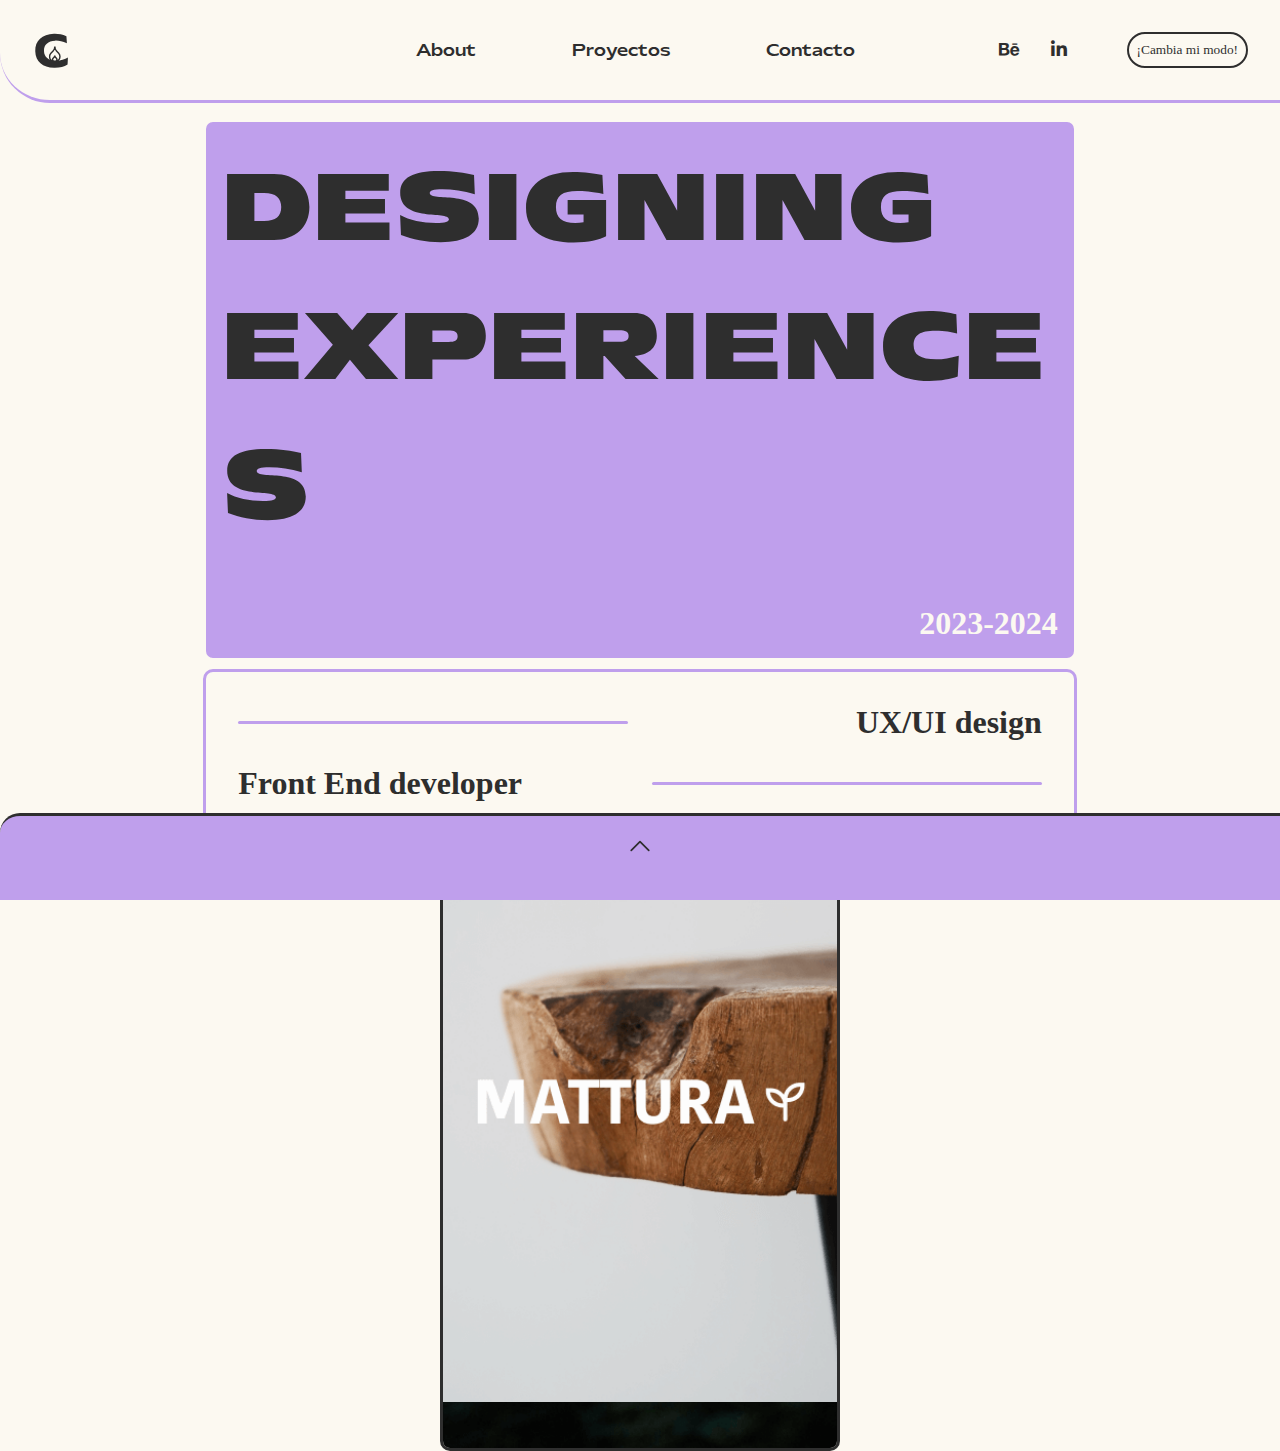
==== commit cb84f930: "ok" ====
--- a/index.html
+++ b/index.html
@@ -23,8 +23,8 @@
 
 
     <!-- JS -->
+    <script src="./js/index/index.js" defer></script>
     <script src="./js/botones.js" defer></script>
-    <script src="./js/index/index.js" defer></script>
 
 </head>
 
@@ -36,12 +36,13 @@
 
 
 
-    <!-- --------------- -->
-    <!--     Header     -->
-    <!-- --------------- -->
-
+    <!--------------->
+    <!--  Header  -->
+    <!--------------->
+
+   
     <Header class="Header">
-        <a href="./index.html" type="nav-index"><svg width="50" height="80" viewBox="0 0 127 158" fill="none" xmlns="http://www.w3.org/2000/svg">
+        <a href="./index.html" type="nav/index" title="logo"><svg width="50" height="80" viewBox="0 0 127 158" fill="none" xmlns="http://www.w3.org/2000/svg">
          <path d="M69.6259 34.1128C83.4811 33.713 95.7948 36.0589 109.287 41.7925L110.836 64.2588C96.6032 57.8262 85.184 55.2744 73.6679 55.6068C50.8158 56.2663 37.4832 68.5369 38.0545 88.3301C38.6154 107.763 53.0141 119.954 77.6656 119.243C90.2613 118.879 104.738 115.04 114.103 108.826L112.948 131.191C101.973 137.81 89.1058 141.243 72.9114 141.711C35.3043 142.796 11.3152 122.778 10.3544 89.4897C9.39886 56.3811 32.0188 35.1982 69.6259 34.1128Z" fill="var(--txt)"/>
          <g clip-path="url(#clip0_2021_418)">
          <path d="M72.1409 122.072C68.2751 122.04 65.1622 119.481 65.1932 115.744C65.2062 114.187 65.8601 112.506 67.0092 111.414L69.9425 108.624C71.4343 107.206 72.2852 104.701 72.302 102.679C72.2852 104.701 73.0963 107.22 74.5644 108.662L77.4529 111.501C78.5817 112.613 79.2077 114.304 79.1947 115.86C79.1637 119.598 76.0088 122.104 72.1429 122.072L72.1409 122.072ZM72.1409 122.072C63.0292 121.997 55.6919 115.865 55.7687 106.617C55.8007 102.767 57.3449 98.4041 60.0514 95.7037L66.973 88.7958C70.4863 85.2831 72.4979 79.078 72.5395 74.0739C72.4979 79.078 74.4062 85.3177 77.8627 88.8863L84.6666 95.9081C87.3279 98.653 88.7995 103.041 88.7676 106.891C88.6908 116.139 81.2546 122.148 72.1409 122.072Z" stroke="var(--txt)" stroke-width="4.54167"/>
@@ -53,7 +54,28 @@
          </defs>
          </svg>
              </a>
- 
+
+
+             <!-- Menú desplegable -->
+ 
+         <div class="Header-menu">
+             <nav class="Header-menuNav">
+                 <ul class="Header-ulMenu">
+                     
+                         <li class="Header-liMenu"><a href="https://www.behance.net/candelasegarra" target="_blank" type="nav/behance" title="behance"><i
+                                     class="fa-brands fa-behance"></i></a></li>
+     
+                         <li class="Header-liMenu"><a href="https://www.linkedin.com/in/candela-fos-segarra-4b78b92b7/"
+                                 target="_blank" type="nav/linkedin" title="linkedin"><i class="fa-brands fa-linkedin-in"></i></a></li>
+ 
+                         <li class="Header-liMenu"><a href="./about.html" type="nav/header" title="about">About</a></li>
+                         
+     
+                     </ul>
+                
+                
+             </nav>
+         </div>
  
          <!-- Menú navegación mobile -->
          <nav class="Header-nav">
@@ -61,7 +83,7 @@
  
                  <li class="Header-li"> <button class="Main-modeButton modeButton" id="modeButton">
                          <svg xmlns="http://www.w3.org/2000/svg" fill="none" viewBox="0 0 24 24" stroke-width="1.5"
-                             stroke="currentColor" class="size-6">
+                             stroke="var(--txt)" class="size-6">
                              <path stroke-linecap="round" stroke-linejoin="round"
                                  d="M21.752 15.002A9.72 9.72 0 0 1 18 15.75c-5.385 0-9.75-4.365-9.75-9.75 0-1.33.266-2.597.748-3.752A9.753 9.753 0 0 0 3 11.25C3 16.635 7.365 21 12.75 21a9.753 9.753 0 0 0 9.002-5.998Z" />
                          </svg>
@@ -79,27 +101,23 @@
          <nav class="Header-navDekstop">
  
              <ul class="Header-ulDekstop">
-                 <li class="Header-liDekstop"><a href="./about.html"  type="nav-about">About</a></li>
-                 <li class="Header-liDekstop"><a href="./proyectos.html" type="nav-proyecto" >Proyectos</a></li>
-                 <li class="Header-liDekstop"><a href="./contacto.html" type="nav-contacto" >Contacto</a></li>
+                 <li class="Header-liDekstop"><a href="./about.html"  type="nav/about" title="about">About</a></li>
+                 <li class="Header-liDekstop"><a href="./proyectos.html" type="nav/proyecto" title="proyectos" >Proyectos</a></li>
+                 <li class="Header-liDekstop"><a href="./contacto.html" type="nav/contacto"  title="contacto">Contacto</a></li>
              </ul>
  
              <div class="Header-icons">
                  <ul class="Header-ulIcons">
-                     <li class="Header-liIcons"><a href="https://www.behance.net/candelasegarra" target="_blank" type="nav-behance"><i
+                     <li class="Header-liIcons"><a href="https://www.behance.net/candelasegarra" target="_blank" type="nav/behance" title="behance"><i
                                  class="fa-brands fa-behance"></i></a></li>
  
                      <li class="Header-liIcons"><a href="https://www.linkedin.com/in/candela-fos-segarra-4b78b92b7/"
-                             target="_blank" type="nav-linkedin"><i class="fa-brands fa-linkedin-in"></i></a></li>
+                             target="_blank" type="nav/linkedin" title="linkedin"><i class="fa-brands fa-linkedin-in"></i></a></li>
  
                  </ul>
                  <div class="Main-modeButtonDiv">
                      <button class="Main-modeButton modeButton" id="modeButtonDekstop">
-                         <svg xmlns="http://www.w3.org/2000/svg" fill="none" viewBox="0 0 24 24" stroke-width="1.5"
-                             stroke="currentColor" class="size-6">
-                             <path stroke-linecap="round" stroke-linejoin="round"
-                                 d="M21.752 15.002A9.72 9.72 0 0 1 18 15.75c-5.385 0-9.75-4.365-9.75-9.75 0-1.33.266-2.597.748-3.752A9.753 9.753 0 0 0 3 11.25C3 16.635 7.365 21 12.75 21a9.753 9.753 0 0 0 9.002-5.998Z" />
-                         </svg>
+                        ¡Cambia mi modo!
  
                      </button>
                  </div>
@@ -109,6 +127,7 @@
         
  
      </Header>
+
 
 
 
@@ -161,24 +180,24 @@
     <footer class="Footer">
         <nav class="Footer-nav">
             <ul class="Footer-ul">
-                <li class="Footer-li"><a type="navegacion" href="./index.html"><svg class="Footer-svg"
+                <li class="Footer-li"><a type="nav/inicio"  title="inicio" href="./index.html"><svg class="Footer-svg"
                             xmlns="http://www.w3.org/2000/svg" fill="none" viewBox="0 0 24 24" stroke-width="1.5"
-                            stroke="var(--txt)" class="size-6">
+                            stroke="var(--txt-footer)" class="size-6">
                             <path stroke-linecap="round" stroke-linejoin="round"
                                 d="m2.25 12 8.954-8.955c.44-.439 1.152-.439 1.591 0L21.75 12M4.5 9.75v10.125c0 .621.504 1.125 1.125 1.125H9.75v-4.875c0-.621.504-1.125 1.125-1.125h2.25c.621 0 1.125.504 1.125 1.125V21h4.125c.621 0 1.125-.504 1.125-1.125V9.75M8.25 21h8.25" />
                         </svg></a>
                 </li>
-                </li>
-                <li class="Footer-li"><a type="navegacion" href="./proyectos.html"><svg class="Footer-svg" width="28"
+                
+                <li class="Footer-li"><a type="nav/proyectos" title="proyectos" href="./proyectos.html"><svg class="Footer-svg" width="28"
                             height="28" viewBox="0 0 28 28" fill="none" xmlns="http://www.w3.org/2000/svg">
                             <path
                                 d="M6.72849 22.379C9.97449 25.625 14.1935 26.5975 16.2675 26.797C16.877 26.867 17.217 26.492 17.2635 26.1055C17.3105 25.6955 17.0525 25.25 16.467 25.168C14.592 24.91 10.713 24.0665 7.90049 21.219C3.30649 16.6135 2.43949 9.6525 6.18949 5.9025C9.23649 2.8675 14.3105 3.254 18.049 5.2695L19.2675 4.086C14.7205 1.3555 8.60349 1.133 5.01749 4.7305C0.751994 9.008 1.31449 16.965 6.72849 22.379ZM23.9085 5.7735L24.8455 4.836C25.2905 4.391 25.3145 3.7345 24.8575 3.3125L24.5525 3.0315C24.1545 2.6565 23.533 2.668 23.0995 3.078L22.174 4.0275L23.9085 5.7735ZM12.5295 17.1285L23.0525 6.617L21.3065 4.883L10.795 15.383L9.82249 17.621C9.72849 17.867 9.97449 18.1135 10.2325 18.031L12.5295 17.1285ZM10.9945 18.875C14.826 22.707 20.99 24.219 24.4355 20.785C27.248 17.961 26.8845 12.945 23.873 8.633L22.678 9.828C25.068 13.367 25.537 17.34 23.2635 19.613C20.4985 22.379 15.9275 21.0665 12.787 18.1015L10.9945 18.875Z"
-                                fill="var(--txt)" />
+                                fill="var(--txt-footer)" />
                         </svg></a>
                 </li>
-                <li class="Footer-li"><a href="./contacto.html"><svg class="Footer-svg"
+                <li class="Footer-li"><a href="./contacto.html" type="nav/contacto" title="contacto"><svg class="Footer-svg"
                             xmlns="http://www.w3.org/2000/svg" fill="none" viewBox="0 0 24 24" stroke-width="1.5"
-                            stroke="var(--txt)" class="size-6">
+                            stroke="var(--txt-footer)" class="size-6">
                             <path stroke-linecap="round" stroke-linejoin="round"
                                 d="M2.25 12.76c0 1.6 1.123 2.994 2.707 3.227 1.087.16 2.185.283 3.293.369V21l4.076-4.076a1.526 1.526 0 0 1 1.037-.443 48.282 48.282 0 0 0 5.68-.494c1.584-.233 2.707-1.626 2.707-3.228V6.741c0-1.602-1.123-2.995-2.707-3.228A48.394 48.394 0 0 0 12 3c-2.392 0-4.744.175-7.043.513C3.373 3.746 2.25 5.14 2.25 6.741v6.018Z" />
                         </svg></a>
@@ -189,7 +208,7 @@
 
         <div class="Footer-boton" id="Footer-btn">
             <svg class="Footer-desplegar" xmlns="http://www.w3.org/2000/svg" fill="none" viewBox="0 0 24 24"
-                stroke-width="1.5" stroke="var(--txt)" class="size-6">
+                stroke-width="1.5" stroke="var(--txt-footer)" class="size-6">
                 <path stroke-linecap="round" stroke-linejoin="round" d="m4.5 15.75 7.5-7.5 7.5 7.5" />
             </svg>
 
@@ -201,21 +220,21 @@
             <nav class="Footer-navDekstop">
                 <div class="Footer-secciones">
                     <ul class="Footer-ulDekstop">
-                        <li class="Footer-liDekstop"><a href="./index.html" type="nav-header">Inicio</a></li>
-                        <li class="Footer-liDekstop"><a href="./about.html" type="nav-header">About</a></li>
-                        <li class="Footer-liDekstop"><a href="./proyectos.html" type="nav-header">Proyectos</a></li>
-                        <li class="Footer-liDekstop"><a href="./proyecto-individual.html" type="nav-header">Contacto</a></li>
+                        <li class="Footer-liDekstop"><a href="./index.html" type="nav/header" title="inicio">Inicio</a></li>
+                        <li class="Footer-liDekstop"><a href="./about.html" type="nav/header" title="about">About</a></li>
+                        <li class="Footer-liDekstop"><a href="./proyectos.html" type="nav/header" title="proyectos">Proyectos</a></li>
+                        <li class="Footer-liDekstop"><a href="./proyecto-individual.html" type="nav/header" title="contacto">Contacto</a></li>
                     </ul>
                 </div>
 
                 <div class="Footer-proyectos">
                     <ul class="Footer-ulDekstop">
 
-                        <li class="Footer-liProyectos"><a href="http://127.0.0.1:5500/proyecto-individual.html?id=1" type="nav-proyecto1">Mattura</a></li>
-                        <li class="Footer-liProyectos"><a href="http://127.0.0.1:5500/proyecto-individual.html?id=5" type="nav-proyecto2">Rutea</a></li>
-                        <li class="Footer-liProyectos"><a href="http://127.0.0.1:5500/proyecto-individual.html?id=3" type="nav-proyecto3">unavioska.</a></li>
-                        <li class="Footer-liProyectos"><a href="http://127.0.0.1:5500/proyecto-individual.html?id=2" type="nav-proyecto4">cocozone.</a></li>
-                        <li class="Footer-liProyectos"><a href="http://127.0.0.1:5500/proyecto-individual.html?id=4" type="nav-proyecto5">Giftopia</a></li>
+                        <li class="Footer-liProyectos"><a href="http://127.0.0.1:5500/proyecto-individual.html?id=1" type="nav/proyecto1" title="mattura">Mattura</a></li>
+                        <li class="Footer-liProyectos"><a href="http://127.0.0.1:5500/proyecto-individual.html?id=5" type="nav/proyecto2" title="rutea">Rutea</a></li>
+                        <li class="Footer-liProyectos"><a href="./vioska.html" type="nav/proyecto3" title="vioska">unavioska.</a></li>
+                        <li class="Footer-liProyectos"><a href="http://127.0.0.1:5500/proyecto-individual.html?id=2" type="nav/proyecto4" title="coco">cocozone.</a></li>
+                        <li class="Footer-liProyectos"><a href="http://127.0.0.1:5500/proyecto-individual.html?id=4" type="nav/proyecto5" title="giftopia">Giftopia</a></li>
 
                     </ul>
                 </div>
@@ -223,8 +242,8 @@
                 <div class="Footer-rrss">
                     <ul class="Footer-ulDekstop">
 
-                        <li class="Footer-liRrss"><a href="https://www.linkedin.com/in/candela-fos-segarra-4b78b92b7/" type="nav-rrss" target="_blank"><i class="fa-brands fa-linkedin-in"></i></a></li>
-                        <li class="Footer-liRrss"><a href="https://www.behance.net/candelasegarra" type="nav-rrss" target="_blank"><i class="fa-brands fa-behance"></i></a></li>
+                        <li class="Footer-liRrss"><a href="https://www.linkedin.com/in/candela-fos-segarra-4b78b92b7/" type="nav/rrss" target="_blank" title="linkedin"><i class="fa-brands fa-linkedin-in"></i></a></li>
+                        <li class="Footer-liRrss"><a href="https://www.behance.net/candelasegarra" type="nav/rrss" target="_blank" title="behance"><i class="fa-brands fa-behance"></i></a></li>
 
 
                     </ul>
@@ -235,8 +254,6 @@
     </footer>
 
 
-
-
 </body>
 
 </html>--- a/css/styles.css
+++ b/css/styles.css
@@ -16,7 +16,7 @@
 
 .Body {
 
-    font-family: poppins;
+    font-family: poppins,khula;
     display: flex;
     flex-direction: column;
 
@@ -26,6 +26,7 @@
 
 
 }
+
 
 
 
@@ -51,6 +52,9 @@
     --txt: #2E2E2E;
     --txt-secondary: #515151;
 
+    --txt-footer:#2E2E2E;
+    --txt-header: #2E2E2E;
+
 
 
 }
@@ -73,8 +77,10 @@
     --terciary: #2E2E2E;
 
     --txt: #2E2E2E;
-    --txt-secondary:#fcf9f1;
-
+    --txt-secondary:#2E2E2E;
+
+    --txt-footer:#2E2E2E;
+    --txt-header: #2E2E2E;
 
 
 
@@ -89,10 +95,13 @@
 .u-ruteaMode {
 
     --primary: #222222;
-    --secondary: #EA8615;
-    --terciary: #EA8615;
+    --secondary: #efaa5a;
+  
     --txt: rgba(242, 239, 234, 0.8);
     --txt-secondary: #222222;
+
+    --txt-footer:#222222;
+    --txt-header: rgba(242, 239, 234, 0.8);
 
 
 
@@ -107,9 +116,12 @@
 .u-pinkMode {
     --primary: #F3D2E4;
     --secondary: #B6355B;
-    --terciary: #B6355B;
+  
     --txt: #2E2E2E;
     --txt-secondary: #FAF0F5;
+    --txt-footer:#F3D2E4;
+    --txt-header: #2E2E2E;
+
 
 }
 
@@ -122,10 +134,12 @@
 
     --primary: #fcf9f1;
     --secondary: #33332D;
-    --terciary: #33332D;
+    
     --txt: #33332D;
-    --txt-secondary: #fcf9f1;
-
+    --txt-secondary: #33332D;
+    
+    --txt-footer:#fcf9f1;
+    --txt-header: #33332D;
 }
 
 
@@ -134,8 +148,10 @@
     --primary: #454344;
     --secondary: #5BF7DF;
     --terciary: #F22D97;
-    --txt: #454344;
+    --txt: rgba(242, 239, 234, 0.8);
     --txt-secondary: rgba(242, 239, 234, 0.8);
+    --txt-footer:#454344;
+    --txt-header: rgba(242, 239, 234, 0.8);
 }
 
 
@@ -189,7 +205,7 @@
     justify-content: space-between;
     padding: 0.5rem 2rem;
     /* background-color: var(--secondary); */
-    color: var(--txt-secondary);
+    color: var(--txt-header);
     background: var(--primary);
     border-bottom: 3px solid var(--secondary);
     border-radius: 0 0 0 50px;
@@ -200,6 +216,19 @@
 
 }
 
+#btnMenu{
+    cursor: pointer;
+    transition: transform 0.3s ease-in;
+}
+
+#btnMenu:active{
+
+    transform: scale(0.8);
+
+}
+
+
+
 
 
 .Header-navDekstop {
@@ -207,11 +236,18 @@
 }
 
 
-
-
-.Logo {
-    width: 26px;
-}
+.Header svg{
+
+    width: 40px;
+    transition: transform 0.3s ease;
+
+}
+
+
+.Header svg:active{
+    transform: scale(0.8);
+}
+
 
 .Header-ul {
     display: flex;
@@ -243,9 +279,9 @@
 
     font-family: poppins;
     padding: 0.5rem;
-    border-radius: 8px;
-    border: 2px solid var(--txt);
-    color: var(--txt);
+    border-radius: 20px;
+    border: 2px solid var(--txt-header);
+    color: var(--txt-header);
     background: none;
 
     cursor: pointer;
@@ -376,9 +412,14 @@
 
 .Footer-svg {
     width: 32px;
-    color: var(--primary);
-}
-
+    color: var(--txt-footer);
+    transition: transform 0.3s ease;
+}
+
+
+.Footer-svg:active{
+    transform: scale(0.8);
+}
 
 
 
@@ -422,7 +463,7 @@
     }
 
 .Footer-navDekstop{
-    color: var(--primary);
+   
 }
 
 
@@ -472,10 +513,10 @@
 
     .Header-navDekstop {
         display: flex;
-        justify-content: space-between;
+      
         align-items: center;
-        width: 100%;
-        gap: 2rem;
+     
+        gap: 7rem;
 
 
     }
@@ -485,7 +526,7 @@
 
     .Header-ulDekstop {
         display: flex;
-        justify-content: center;
+        justify-content: end;
         width: 100%;
         gap: 6rem;
         font-family: mattone-regular;
@@ -548,6 +589,8 @@
     .Header-icons {
         display: flex;
         align-items: center;
+        width: 100%;
+        justify-content: end;
         gap: 28px;
     }
 
@@ -596,6 +639,7 @@
         display: flex;
         flex-direction: column;
         gap: 1.5rem;
+        color: var(--txt-footer);
     }
 
 
@@ -623,6 +667,7 @@
 
     .Footer-desplegar {
         width: 28px;
+        color: var(--txt-footer);
     }
 
 
--- a/css/index/index.css
+++ b/css/index/index.css
@@ -1,12 +1,6 @@
 
 
-.Body{
-    font-family: poppins, khula;
-    display: flex;
-    flex-direction: column;
-    background-color: var(--primary);
-   
-}
+
 
 
 
@@ -39,7 +33,7 @@
     
     font-size: 2.7rem;
     word-wrap: break-word;
-    color: var(--primary);
+    color: var(--txt-footer);
 
 }
 
@@ -108,10 +102,10 @@
 }
 
 .Main-linea{
-    height: 2px;
+    height: 3px;
     border-radius: 8px;
 
-    width: 50%;
+    width: 30%;
     background-color: var(--secondary);
 }
 
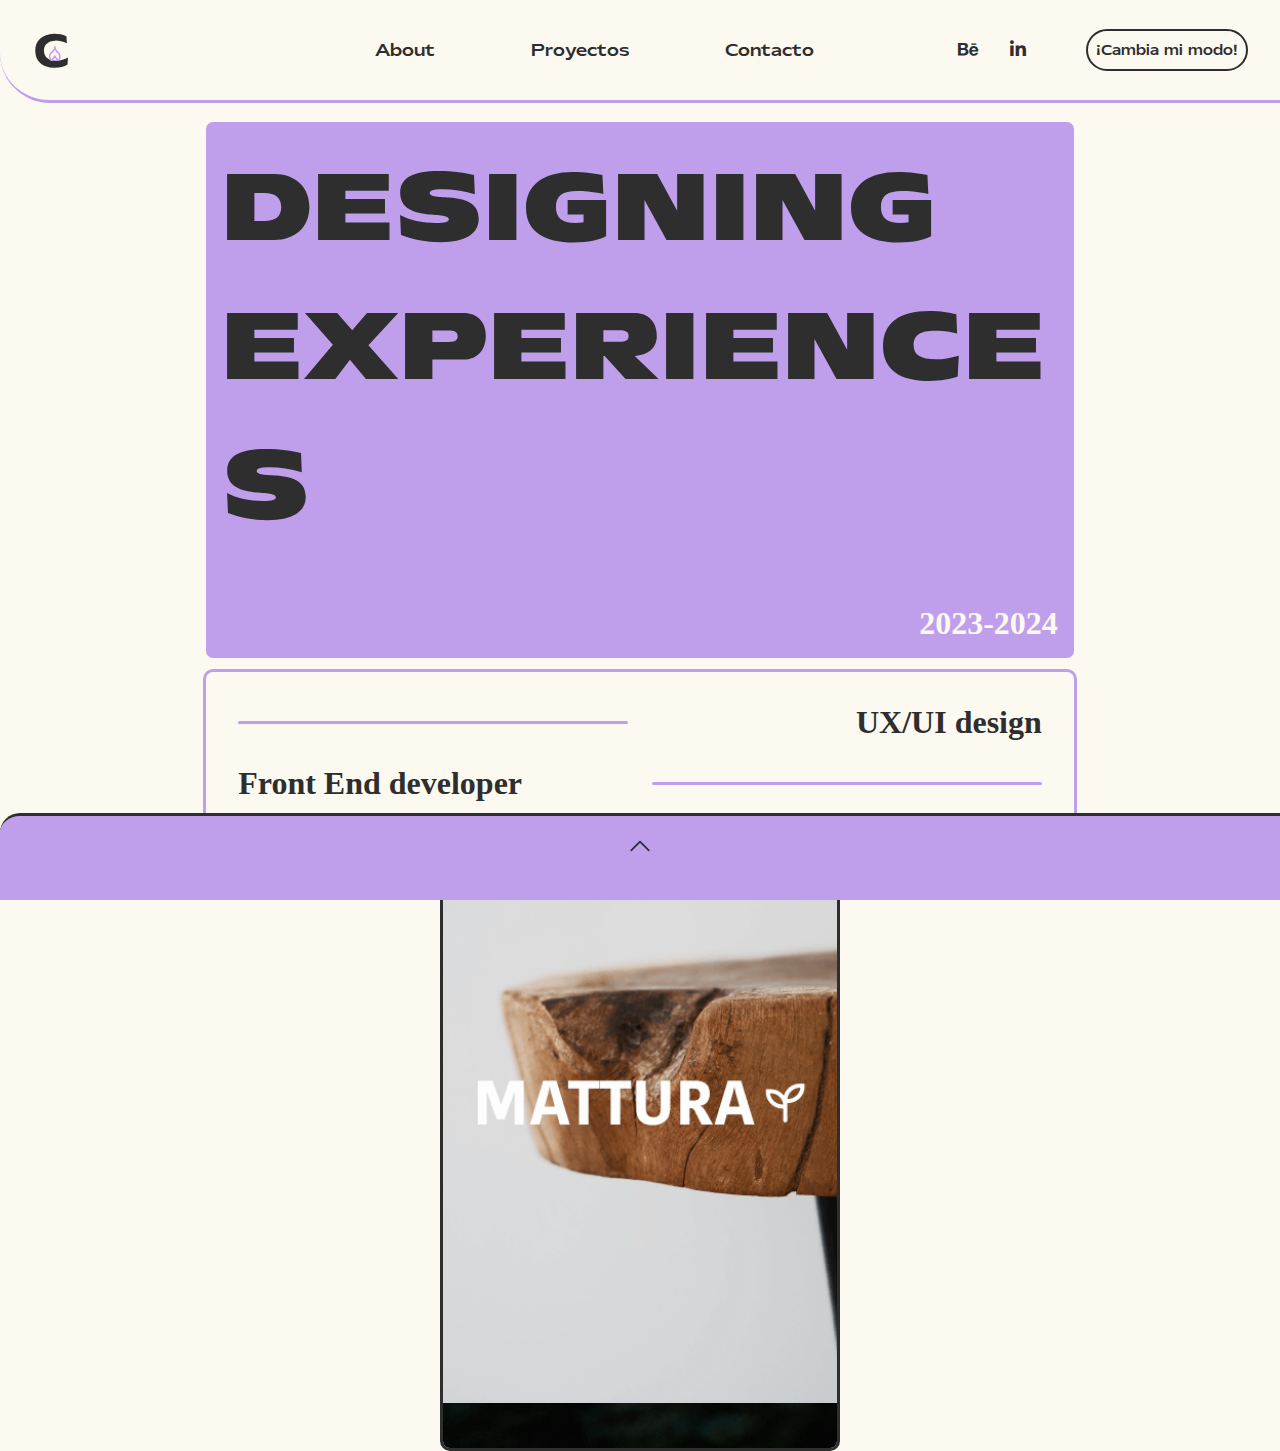
==== commit a7eece1a: "a" ====
--- a/index.html
+++ b/index.html
@@ -45,7 +45,7 @@
         <a href="./index.html" type="nav/index" title="logo"><svg width="50" height="80" viewBox="0 0 127 158" fill="none" xmlns="http://www.w3.org/2000/svg">
          <path d="M69.6259 34.1128C83.4811 33.713 95.7948 36.0589 109.287 41.7925L110.836 64.2588C96.6032 57.8262 85.184 55.2744 73.6679 55.6068C50.8158 56.2663 37.4832 68.5369 38.0545 88.3301C38.6154 107.763 53.0141 119.954 77.6656 119.243C90.2613 118.879 104.738 115.04 114.103 108.826L112.948 131.191C101.973 137.81 89.1058 141.243 72.9114 141.711C35.3043 142.796 11.3152 122.778 10.3544 89.4897C9.39886 56.3811 32.0188 35.1982 69.6259 34.1128Z" fill="var(--txt)"/>
          <g clip-path="url(#clip0_2021_418)">
-         <path d="M72.1409 122.072C68.2751 122.04 65.1622 119.481 65.1932 115.744C65.2062 114.187 65.8601 112.506 67.0092 111.414L69.9425 108.624C71.4343 107.206 72.2852 104.701 72.302 102.679C72.2852 104.701 73.0963 107.22 74.5644 108.662L77.4529 111.501C78.5817 112.613 79.2077 114.304 79.1947 115.86C79.1637 119.598 76.0088 122.104 72.1429 122.072L72.1409 122.072ZM72.1409 122.072C63.0292 121.997 55.6919 115.865 55.7687 106.617C55.8007 102.767 57.3449 98.4041 60.0514 95.7037L66.973 88.7958C70.4863 85.2831 72.4979 79.078 72.5395 74.0739C72.4979 79.078 74.4062 85.3177 77.8627 88.8863L84.6666 95.9081C87.3279 98.653 88.7995 103.041 88.7676 106.891C88.6908 116.139 81.2546 122.148 72.1409 122.072Z" stroke="var(--txt)" stroke-width="4.54167"/>
+         <path d="M72.1409 122.072C68.2751 122.04 65.1622 119.481 65.1932 115.744C65.2062 114.187 65.8601 112.506 67.0092 111.414L69.9425 108.624C71.4343 107.206 72.2852 104.701 72.302 102.679C72.2852 104.701 73.0963 107.22 74.5644 108.662L77.4529 111.501C78.5817 112.613 79.2077 114.304 79.1947 115.86C79.1637 119.598 76.0088 122.104 72.1429 122.072L72.1409 122.072ZM72.1409 122.072C63.0292 121.997 55.6919 115.865 55.7687 106.617C55.8007 102.767 57.3449 98.4041 60.0514 95.7037L66.973 88.7958C70.4863 85.2831 72.4979 79.078 72.5395 74.0739C72.4979 79.078 74.4062 85.3177 77.8627 88.8863L84.6666 95.9081C87.3279 98.653 88.7995 103.041 88.7676 106.891C88.6908 116.139 81.2546 122.148 72.1409 122.072Z" stroke="var(--secondary)" stroke-width="5"/>
          </g>
          <defs>
          <clipPath id="clip0_2021_418">
@@ -82,11 +82,10 @@
              <ul class="Header-ul">
  
                  <li class="Header-li"> <button class="Main-modeButton modeButton" id="modeButton">
-                         <svg xmlns="http://www.w3.org/2000/svg" fill="none" viewBox="0 0 24 24" stroke-width="1.5"
-                             stroke="var(--txt)" class="size-6">
-                             <path stroke-linecap="round" stroke-linejoin="round"
-                                 d="M21.752 15.002A9.72 9.72 0 0 1 18 15.75c-5.385 0-9.75-4.365-9.75-9.75 0-1.33.266-2.597.748-3.752A9.753 9.753 0 0 0 3 11.25C3 16.635 7.365 21 12.75 21a9.753 9.753 0 0 0 9.002-5.998Z" />
-                         </svg>
+                    <svg xmlns="http://www.w3.org/2000/svg" fill="none" viewBox="0 0 24 24" stroke-width="1.5" stroke="var(--txt)" class="size-6">
+                        <path stroke-linecap="round" stroke-linejoin="round" d="M15.182 15.182a4.5 4.5 0 0 1-6.364 0M21 12a9 9 0 1 1-18 0 9 9 0 0 1 18 0ZM9.75 9.75c0 .414-.168.75-.375.75S9 10.164 9 9.75 9.168 9 9.375 9s.375.336.375.75Zm-.375 0h.008v.015h-.008V9.75Zm5.625 0c0 .414-.168.75-.375.75s-.375-.336-.375-.75.168-.75.375-.75.375.336.375.75Zm-.375 0h.008v.015h-.008V9.75Z" />
+                      </svg>
+                      
  
                      </button></li>
                  <li class="Header-li"> <span id="btnMenu" class=" material-symbols-outlined">
@@ -156,8 +155,11 @@
                     </div>
 
                 </div>
+                <div class="Main-btnDiv">
+                <a href="./proyectos.html" type="nav/proyectos" title="intro">
+                <div class="Main-btnIntro">Entrar ahora :)</div>
+                </div></a>
             </div>
-
 
 
 
--- a/css/styles.css
+++ b/css/styles.css
@@ -272,25 +272,37 @@
 
 /* estilos para el botón cambio de modo */
 
-
-
-
-.Main-modeButton {
-
-    font-family: poppins;
-    padding: 0.5rem;
-    border-radius: 20px;
-    border: 2px solid var(--txt-header);
-    color: var(--txt-header);
+.Main-modeButtonDiv {
+    display: flex;
+    justify-content: center;
+    
+}
+
+
+.Main-modeButton{
+    padding: 0.4rem;
     background: none;
-
+    border: 1.5px solid var(--txt);
+    border-radius: 8px;
     cursor: pointer;
     transition: transform 0.3s ease;
-}
+    
+}
+
+.Main-modeButton svg {
+   
+    width: 20px;
+    transition: transform 0.3s ease;
+    
+}
+
 
 .Main-modeButton:active {
+
     transform: scale(0.7);
 }
+
+
 
 
 
@@ -307,7 +319,7 @@
     position: absolute;
     top: 100px;
     right: -500px;
-    box-shadow: 0 1px 1px var(--secondary);
+    box-shadow: 2px 2px 2px var(--secondary);
     background-color: var(--primary);
 
 
@@ -316,7 +328,7 @@
     padding: 2rem;
     width: 300px;
     border: solid 3px var(--txt);
-    border-radius: 4px 0px 0px 4px;
+    border-radius: 10px 0px 0px 4px;
     z-index: 1;
 }
 
@@ -424,25 +436,7 @@
 
 
 
-.Main-modeButtonDiv {
-    display: flex;
-    justify-content: center;
-}
-
-
-
-.Main-modeButton svg {
-    color: var(--primary);
-    width: 20px;
-    transition: transform 0.3s ease;
-
-}
-
-
-.Main-modeButton svg:active {
-
-    transform: scale(0.7);
-}
+
 
 /* ---------------------------- */
 /* Layout versión tablet */
@@ -462,9 +456,7 @@
         font-size: 5rem;
     }
 
-.Footer-navDekstop{
-   
-}
+
 
 
 
@@ -573,7 +565,7 @@
         width: 0;
         height: 2px;
         background-color: var(--secondary);
-        transition: width 0.6s ease-in;
+        transition: width 0.4s ease-in;
 
     }
 
@@ -632,6 +624,27 @@
 
 
 
+    .Main-modeButton {
+
+        font-family: mattone-regular;
+        padding: 0.5rem;
+        border-radius: 50px;
+        border: 2px solid var(--txt-header);
+        color: var(--txt-header);
+        background: none;
+    
+        cursor: pointer;
+        transition: transform 0.3s ease, background-color 0.5s ease, color 0.5s ease;
+    }
+    
+    .Main-modeButton:hover{
+        background-color: var(--secondary);
+        color: var(--primary);
+    }
+    
+    .Main-modeButton:active {
+        transform: scale(0.7);
+    }
 
 
 
--- a/css/index/index.css
+++ b/css/index/index.css
@@ -1,36 +1,30 @@
-
-
-
-
-
-
-.Main{
+.Main {
 
     padding: 1rem;
-   
-}
-
-
-
-.Main-titulos{
+
+}
+
+
+
+.Main-titulos {
     display: flex;
     flex-direction: column;
     justify-content: center;
     gap: 34px;
     width: 100%;
     height: 100vh;
- 
-}
-
-
-.Main-titulo{
-   
-    width: 100%;
-}
-
-
-.Main-h1{
-    
+
+}
+
+
+.Main-titulo {
+
+    width: 100%;
+}
+
+
+.Main-h1 {
+
     font-size: 2.7rem;
     word-wrap: break-word;
     color: var(--txt-footer);
@@ -40,16 +34,16 @@
 
 
 
-.Main-h2{
+.Main-h2 {
     font-family: mattone-bold;
     color: var(--primary);
-   text-align: end;
+    text-align: end;
     width: 100%;
     word-wrap: break-word;
 }
 
 
-.Main-h2Diseno{
+.Main-h2Diseno {
     font-family: mattone-bold;
     font-size: 20px;
     color: var(--txt);
@@ -58,9 +52,37 @@
 }
 
 
-
-
-.Main-titulo{
+.Main-btnDiv{
+    display: flex;
+    justify-content: end;
+    width: 100%;
+}
+
+.Main-btnIntro {
+
+    font-family: mattone-regular;
+    padding: 1rem;
+
+    border-radius: 6px;
+    background-color: var(--secondary);
+    color: var(--primary);
+    text-align: center;
+    width: 100%;
+    transition: transform 0.3s ease;
+    cursor: pointer;
+
+
+}
+
+.Main-btnIntro:active{
+    transform: scale(0.7);
+}
+
+
+
+
+
+.Main-titulo {
     width: 100%;
     display: flex;
     flex-direction: column;
@@ -72,7 +94,7 @@
 }
 
 
-.Main-diseno{
+.Main-diseno {
     width: 100%;
     display: flex;
     flex-direction: column;
@@ -85,7 +107,7 @@
 }
 
 
-.Main-disenoDiv{
+.Main-disenoDiv {
 
 
     width: 100%;
@@ -96,12 +118,12 @@
 
 
 
-.Main-disenoUx{
+.Main-disenoUx {
 
     text-align: end;
 }
 
-.Main-linea{
+.Main-linea {
     height: 3px;
     border-radius: 8px;
 
@@ -110,7 +132,7 @@
 }
 
 
-.Main-button{
+.Main-button {
 
     padding: 1em;
     margin: 1em 2em;
@@ -123,37 +145,37 @@
 }
 
 
-.Main-button:active{
+.Main-button:active {
     transform: scale(0.9);
 }
 
 
 
 
-.Main-slider{
+.Main-slider {
     display: none;
 }
 
 
-.Main-contenedorMobile{
+.Main-contenedorMobile {
     width: 100%;
     height: 300px;
     overflow: hidden;
     position: relative;
-    
-}
-
-.Main-sliderMobile{
+
+}
+
+.Main-sliderMobile {
     display: flex;
     align-items: center;
     gap: 24px;
     margin-bottom: 200px;
-   
-}
-
-
-
-.Main-sliderLogos{
+
+}
+
+
+
+.Main-sliderLogos {
     width: 200px;
 }
 
@@ -167,33 +189,28 @@
 
 @media screen and (min-width:768px) and (max-width: 1023px) {
 
-    .Main-titulos{
-   
+    .Main-titulos {
+
         gap: 30px;
         width: 60%;
-        
-       
-    }
-
-
-    .Main-sidebar{
+
+
+    }
+
+
+    .Main-sidebar {
 
         width: 400px;
         height: auto;
         overflow: hidden;
-        border: 3px solid var(--txt) ;
+        border: 3px solid var(--txt);
         border-radius: 10px;
-       
-     
-    }
-    
-    .Main-sidebar{
-
-     
-       
-     
-    }
-    
+
+
+    }
+
+    .Main-sidebar {}
+
 }
 
 
@@ -213,203 +230,191 @@
 
 
 
-.Main-h1{
-  
-  
-    font-size: 5.5rem;
-    width: 100%;
-    word-wrap: break-word;
-
-   
-}
-
-
-
-
-
-
- .Main-linea{
+    .Main-h1 {
+
+
+        font-size: 5.5rem;
+        width: 100%;
+        word-wrap: break-word;
+
+
+    }
+
+
+
+
+
+
+    .Main-linea {
         width: 70%;
- }
-    
-
-
-
-
-
-
-
-
-
-
-
-
-
-.Main-titulos{
-
-    display: flex;
-    flex-direction: column;
-    gap: 8px;
-    width: 70%;
-    height: auto;
-
-
-}
-
-
-
-
-
-
-
-.Main-titulo{
-   
-    gap: 50px;
-    width: 100%;
-    
-   
-}
-
-
-
-
-
-
-
-.Main-h2{
-    font-size:2rem;
-    margin-right: 32px;
-    width: 100%;
-    word-wrap: break-word;
-}
-
-
-
-
-
-
-
-.Main-h2Diseno{
-    font-size: 2rem;
-}
-
-
-
-
-
-
-
-.Main-diseno{
-   
-    gap: 24px;
-    padding: 2rem;
-    width: 100%;
-    word-wrap: break-word;
-   
-
-}
-
-
-
-
-
-
-
-
-.Main-disenoDiv{
-    width: 100%;
-    display: flex;
-    justify-content: space-between;
-    align-items: center;
-    gap: 24px;
-}
-
-
-
-
-
-
-
-
-.Main-linea{
-    width: 100%;
-}
-
-
-
-
-
-
-.Main-contenido{
-    display: flex;
-    
-    gap: 0.5rem;
-    justify-content: space-around;
-    flex-wrap: wrap;
-   
-}
-
-
-
-
-.Main-sliderMobile{
-    display: none;
-}
-
-
-
-
-.Main-sidebar{
-
-    width: 400px;
-    height: auto;
-    overflow: hidden;
-    border: 3px solid var(--txt) ;
-    border-radius: 10px;
-   
- 
-}
-
-.Main-slider{
-
-
-    display: flex;
-    flex-direction: column;
-    align-items: center;
-    width: 100%;
-    height: 600px;
-    
-
-    
-}
-
-
-
-.Main-imagenes{
-    width: 400px;
-    height: 100%;
-    object-fit: cover;
-   
-    
-}
-
-.Main-button{
-    display: none;
-}
-
-
-
-
-}
-
-
-
-
-
-
-
-
-
-
-
-
+    }
+
+
+
+
+
+
+
+
+
+
+
+
+
+
+    .Main-titulos {
+
+        display: flex;
+        flex-direction: column;
+        gap: 8px;
+        width: 70%;
+        height: auto;
+
+
+    }
+
+
+
+
+
+
+
+    .Main-titulo {
+
+        gap: 50px;
+        width: 100%;
+
+
+    }
+
+
+
+
+
+
+
+    .Main-h2 {
+        font-size: 2rem;
+        margin-right: 32px;
+        width: 100%;
+        word-wrap: break-word;
+    }
+
+
+
+
+
+
+
+    .Main-h2Diseno {
+        font-size: 2rem;
+    }
+
+
+
+
+
+
+
+    .Main-diseno {
+
+        gap: 24px;
+        padding: 2rem;
+        width: 100%;
+        word-wrap: break-word;
+
+
+    }
+
+
+
+
+
+
+
+
+    .Main-disenoDiv {
+        width: 100%;
+        display: flex;
+        justify-content: space-between;
+        align-items: center;
+        gap: 24px;
+    }
+
+
+
+
+
+
+
+
+    .Main-linea {
+        width: 100%;
+    }
+
+
+
+
+
+
+    .Main-contenido {
+        display: flex;
+
+        gap: 0.5rem;
+        justify-content: space-around;
+        flex-wrap: wrap;
+
+    }
+
+
+
+
+    .Main-btnDiv {
+        display: none;
+    }
+
+
+
+
+    .Main-sidebar {
+
+        width: 400px;
+        height: auto;
+        overflow: hidden;
+        border: 3px solid var(--txt);
+        border-radius: 10px;
+
+
+    }
+
+    .Main-slider {
+
+
+        display: flex;
+        flex-direction: column;
+        align-items: center;
+        width: 100%;
+        height: 600px;
+
+
+
+    }
+
+
+
+    .Main-imagenes {
+        width: 400px;
+        height: 100%;
+        object-fit: cover;
+
+
+    }
+
+    .Main-button {
+        display: none;
+    }
+
+
+
+
+}